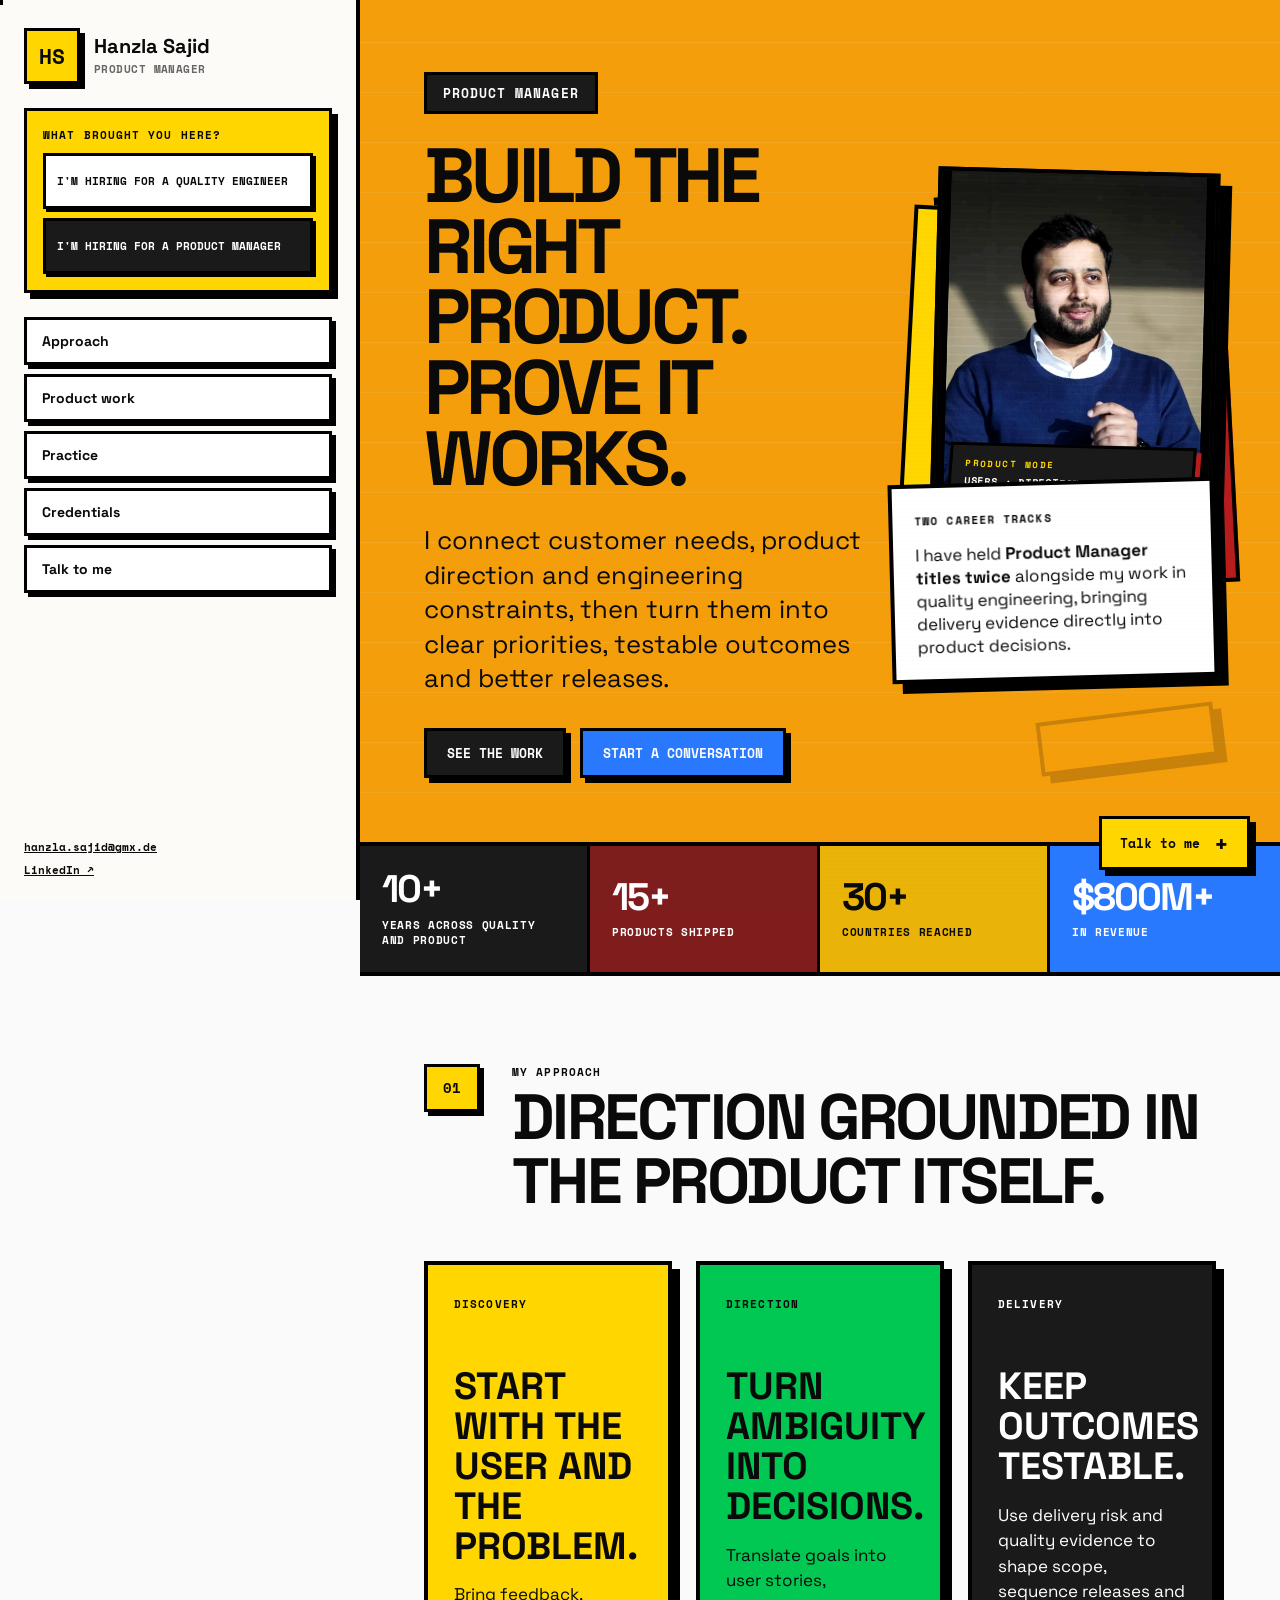
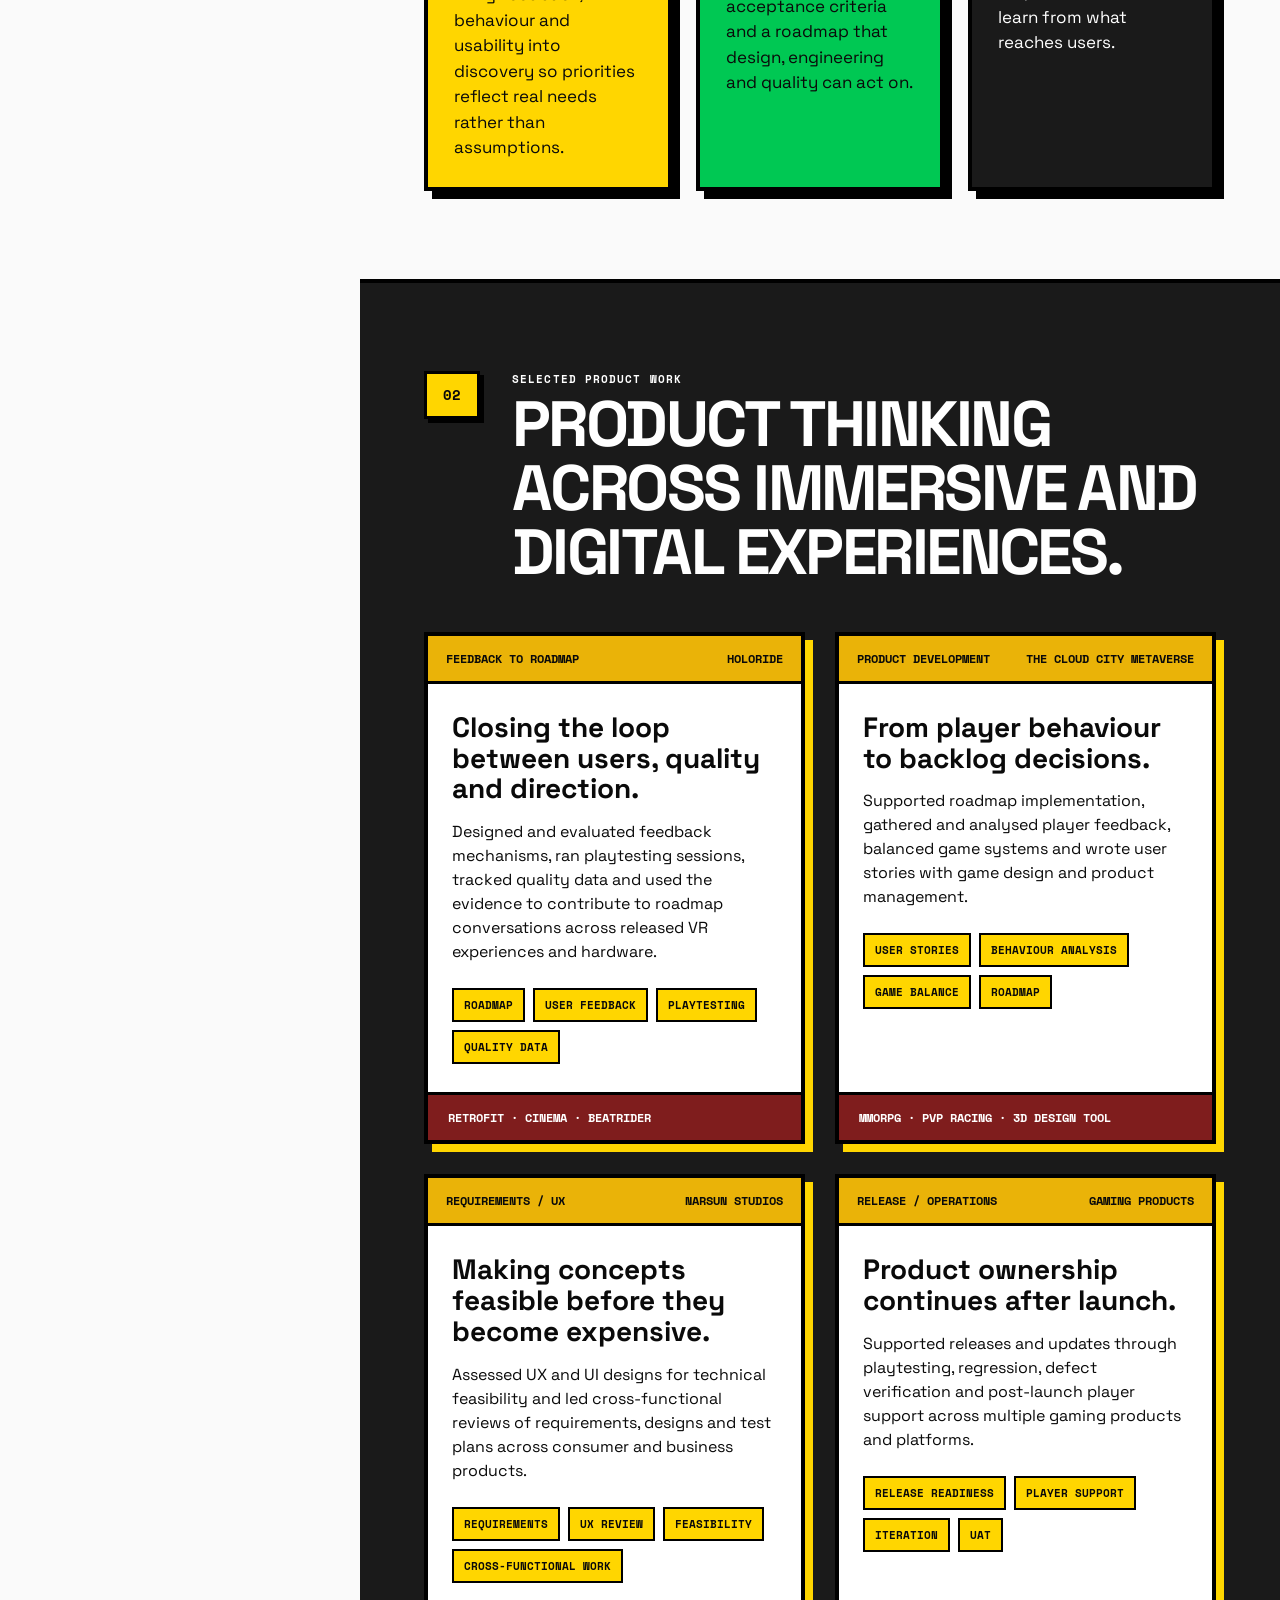
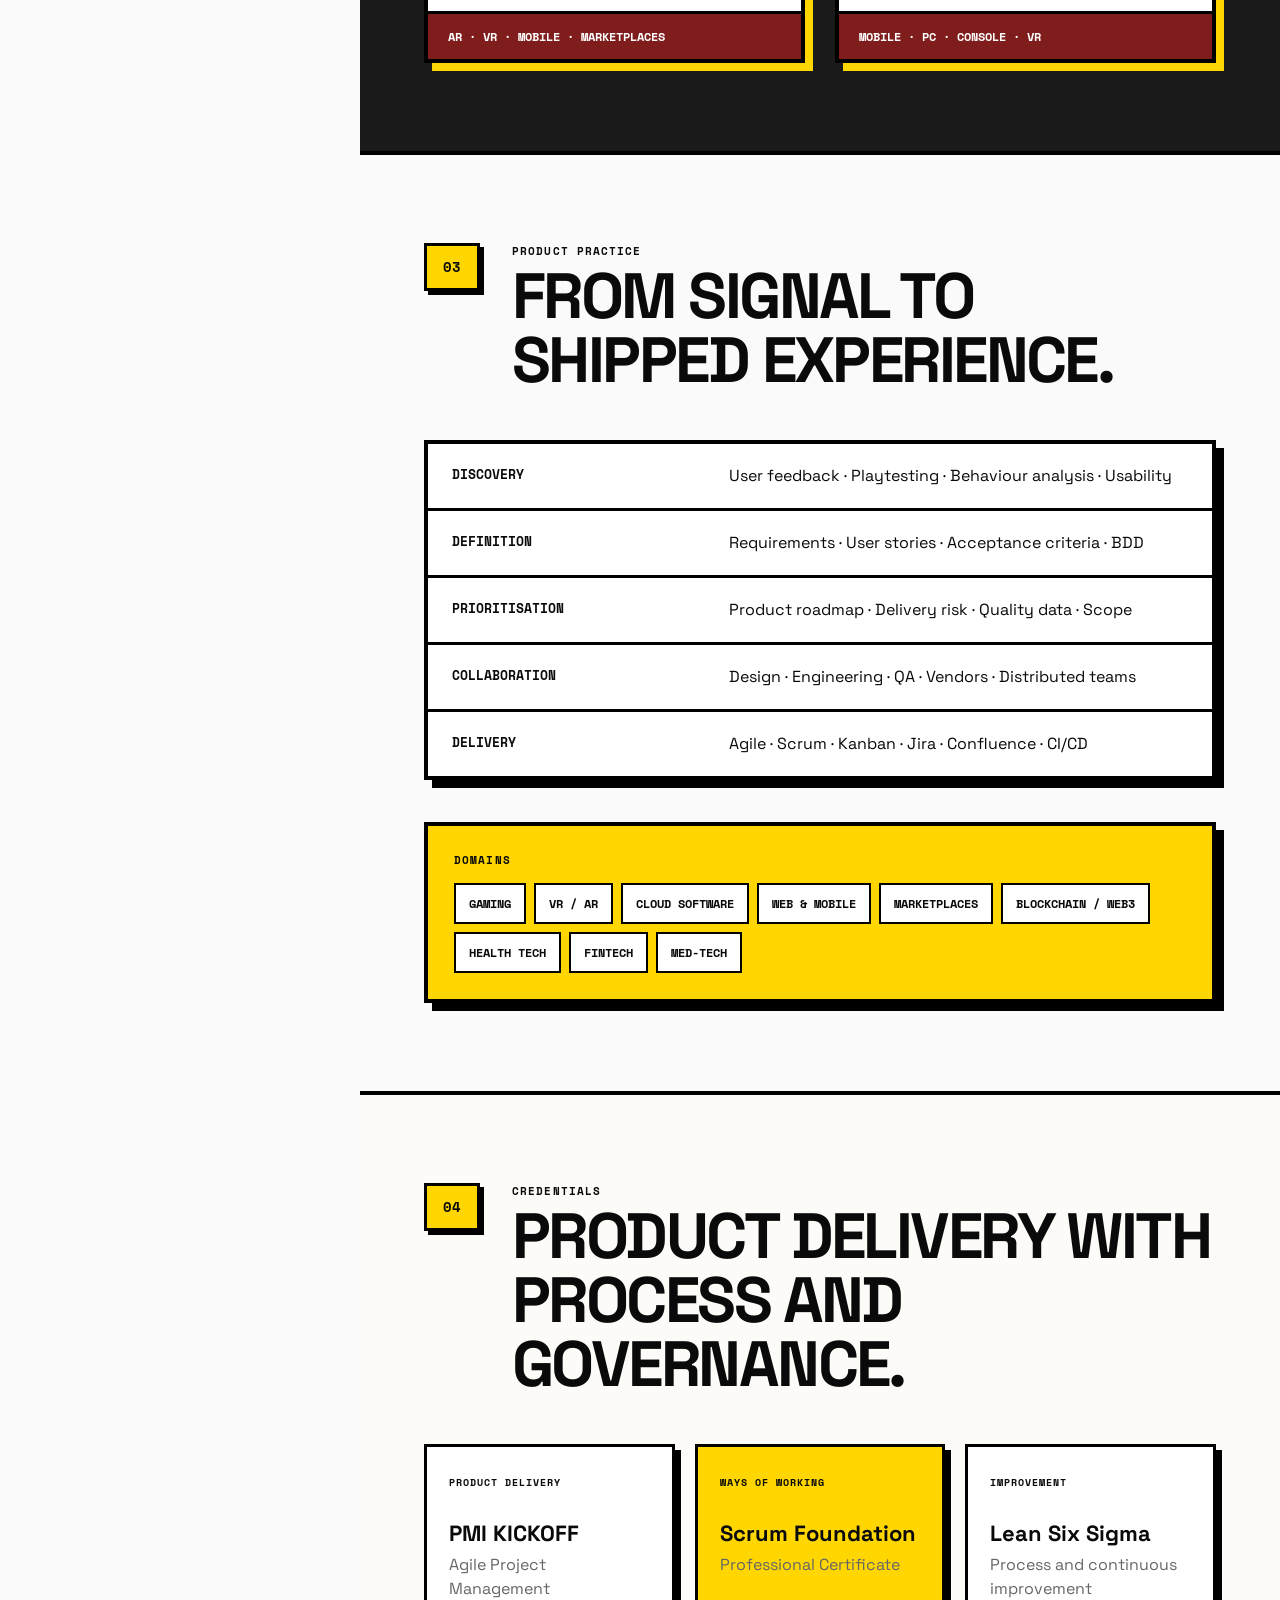
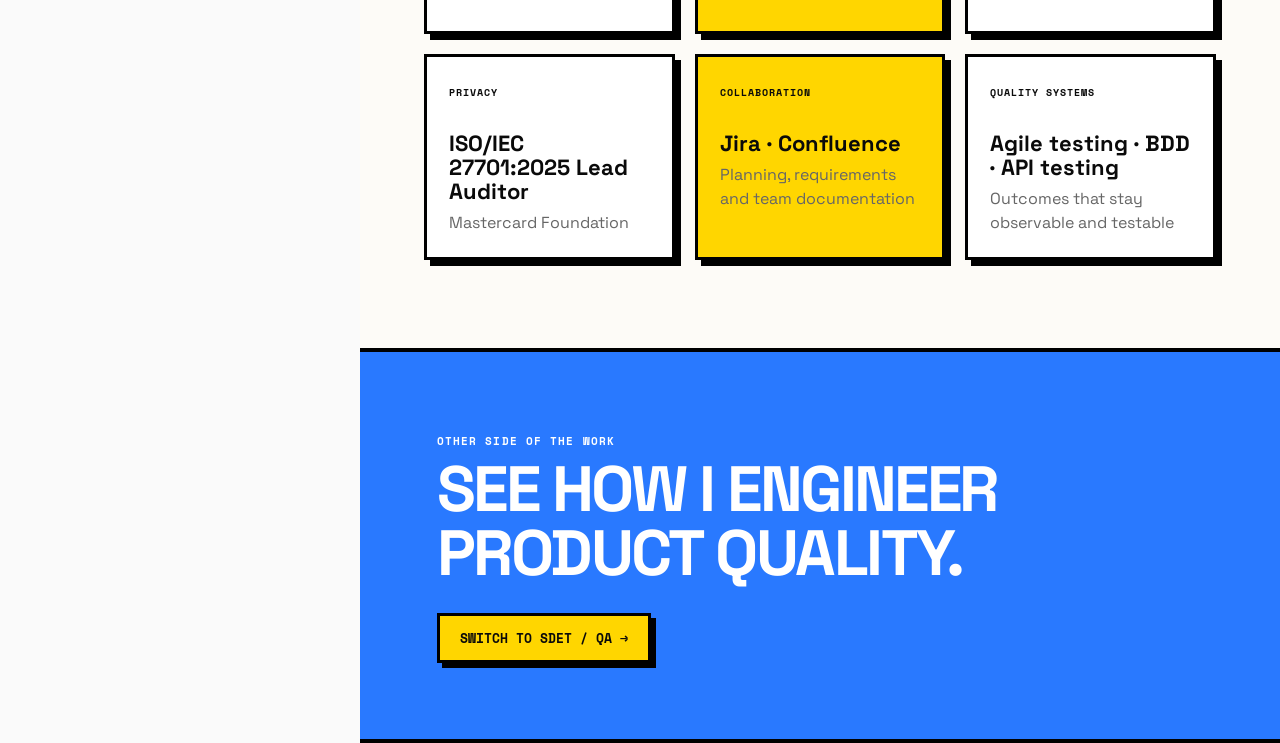
==== product/index.html @ b7c89854 "Connect portfolio contact form" ====
<!doctype html>
<html lang="en" data-page="product">
<head>
  <meta charset="utf-8">
  <meta name="viewport" content="width=device-width, initial-scale=1">
  <meta name="description" content="Hanzla Sajid is a Product Manager connecting customer needs, product direction, engineering delivery and quality evidence.">
  <title>Hanzla Sajid — Product Manager</title>
  <link rel="icon" href="../assets/favicon.svg" type="image/svg+xml">
  <link rel="preconnect" href="https://fonts.googleapis.com">
  <link rel="preconnect" href="https://fonts.gstatic.com" crossorigin>
  <link href="https://fonts.googleapis.com/css2?family=Space+Grotesk:wght@400;600;700&family=Space+Mono:wght@400;700&display=swap" rel="stylesheet">
  <link rel="stylesheet" href="../css/site.css">
  <script src="../js/site.js" defer></script>
</head>
<body data-mode="product">
  <a class="skip-link" href="#main">Skip to content</a>
  <div class="scroll-progress" data-scroll-progress aria-hidden="true"></div>
  <header class="mobile-bar">
    <a class="mobile-brand" href="./">HS</a>
    <button class="menu-button" type="button" data-open-drawer aria-controls="site-nav" aria-expanded="false">Menu</button>
  </header>
  <div class="drawer-overlay" data-drawer-overlay></div>
  <aside class="site-nav" id="site-nav" aria-label="Portfolio navigation">
    <button class="drawer-close" type="button" data-close-drawer aria-label="Close navigation">×</button>
    <a class="identity" href="#top" aria-label="Hanzla Sajid, Product Manager">
      <span class="identity-mark">HS</span>
      <span><strong>Hanzla Sajid</strong><small>Product Manager</small></span>
    </a>
    <div class="mode-panel" aria-label="Choose the work most relevant to your hiring needs">
      <span class="eyebrow">What brought you here?</span>
      <a class="mode-link mask-hover" href="../" data-mode-switch data-destination="quality" data-label="I'm hiring for a Quality Engineer">I'm hiring for a Quality Engineer</a>
      <a class="mode-link mask-hover is-active" href="./" aria-current="page" data-label="I'm hiring for a Product Manager">I'm hiring for a Product Manager</a>
    </div>
    <nav class="nav-links" aria-label="Page sections">
      <a href="#approach">Approach</a>
      <a href="#experience">Product work</a>
      <a href="#practice">Practice</a>
      <a href="#credentials">Credentials</a>
      <button type="button" data-open-contact>Talk to me</button>
    </nav>
    <div class="nav-footer">
      <a href="mailto:hanzla.sajid@gmx.de">hanzla.sajid@gmx.de</a>
      <a href="https://www.linkedin.com/in/hanzlasajid" target="_blank" rel="noreferrer">LinkedIn ↗</a>
    </div>
  </aside>

  <main id="main" class="main" tabindex="-1">
    <section class="hero hero-product" id="top">
      <div class="hero-copy">
        <span class="hero-badge">PRODUCT MANAGER</span>
        <h1>Build the right product. Prove it works.</h1>
        <p>I connect customer needs, product direction and engineering constraints, then turn them into clear priorities, testable outcomes and better releases.</p>
        <div class="hero-actions">
          <a class="button button-dark mask-hover mask-hover-cta" href="#experience" data-label="See the work">See the work</a>
          <button class="button button-blue mask-hover mask-hover-cta" type="button" data-open-contact data-label="Start a conversation">Start a conversation</button>
        </div>
      </div>
      <div class="hero-visual hero-visual-product">
        <figure class="hero-portrait portrait-product">
          <img src="../assets/hanzla-product-formal.webp" width="1100" height="1391" alt="Portrait of Hanzla Sajid wearing a blue sweater and white shirt" fetchpriority="high">
          <figcaption><span>Product mode</span><strong>Users · Direction · Delivery</strong></figcaption>
        </figure>
        <aside class="position-card" aria-label="Product management background">
          <span class="eyebrow">Two career tracks</span>
          <p>I have held <strong>Product Manager titles twice</strong> alongside my work in quality engineering, bringing delivery evidence directly into product decisions.</p>
        </aside>
      </div>
    </section>

    <section class="impact-strip" aria-label="Career highlights">
      <div><strong data-impact-count="10" data-suffix="+">10+</strong><span>Years across quality and product</span></div>
      <div><strong data-impact-count="15" data-suffix="+">15+</strong><span>Products shipped</span></div>
      <div><strong data-impact-count="30" data-suffix="+">30+</strong><span>Countries reached</span></div>
      <div><strong data-impact-count="800" data-prefix="$" data-suffix="M+">$800M+</strong><span>In revenue</span></div>
    </section>

    <section class="section" id="approach">
      <div class="section-heading">
        <span class="section-number">01</span>
        <div><p class="eyebrow">My approach</p><h2>Direction grounded in the product itself.</h2></div>
      </div>
      <div class="card-grid card-grid-3">
        <article class="feature-card fill-yellow">
          <span class="card-kicker">DISCOVERY</span>
          <h3>Start with the user and the problem.</h3>
          <p>Bring feedback, behaviour and usability into discovery so priorities reflect real needs rather than assumptions.</p>
        </article>
        <article class="feature-card fill-green">
          <span class="card-kicker">DIRECTION</span>
          <h3>Turn ambiguity into decisions.</h3>
          <p>Translate goals into user stories, acceptance criteria and a roadmap that design, engineering and quality can act on.</p>
        </article>
        <article class="feature-card fill-dark">
          <span class="card-kicker">DELIVERY</span>
          <h3>Keep outcomes testable.</h3>
          <p>Use delivery risk and quality evidence to shape scope, sequence releases and learn from what reaches users.</p>
        </article>
      </div>
    </section>

    <section class="section section-dark" id="experience">
      <div class="section-heading">
        <span class="section-number">02</span>
        <div><p class="eyebrow">Selected product work</p><h2>Product thinking across immersive and digital experiences.</h2></div>
      </div>
      <div class="case-grid">
        <article class="case-card">
          <header><span>FEEDBACK TO ROADMAP</span><strong>holoride</strong></header>
          <div class="case-body">
            <h3>Closing the loop between users, quality and direction.</h3>
            <p>Designed and evaluated feedback mechanisms, ran playtesting sessions, tracked quality data and used the evidence to contribute to roadmap conversations across released VR experiences and hardware.</p>
            <ul class="tag-list"><li>Roadmap</li><li>User feedback</li><li>Playtesting</li><li>Quality data</li></ul>
          </div>
          <footer>Retrofit · Cinema · BeatRider</footer>
        </article>
        <article class="case-card">
          <header><span>PRODUCT DEVELOPMENT</span><strong>The Cloud City Metaverse</strong></header>
          <div class="case-body">
            <h3>From player behaviour to backlog decisions.</h3>
            <p>Supported roadmap implementation, gathered and analysed player feedback, balanced game systems and wrote user stories with game design and product management.</p>
            <ul class="tag-list"><li>User stories</li><li>Behaviour analysis</li><li>Game balance</li><li>Roadmap</li></ul>
          </div>
          <footer>MMORPG · PvP racing · 3D design tool</footer>
        </article>
        <article class="case-card">
          <header><span>REQUIREMENTS / UX</span><strong>Narsun Studios</strong></header>
          <div class="case-body">
            <h3>Making concepts feasible before they become expensive.</h3>
            <p>Assessed UX and UI designs for technical feasibility and led cross-functional reviews of requirements, designs and test plans across consumer and business products.</p>
            <ul class="tag-list"><li>Requirements</li><li>UX review</li><li>Feasibility</li><li>Cross-functional work</li></ul>
          </div>
          <footer>AR · VR · Mobile · Marketplaces</footer>
        </article>
        <article class="case-card">
          <header><span>RELEASE / OPERATIONS</span><strong>Gaming products</strong></header>
          <div class="case-body">
            <h3>Product ownership continues after launch.</h3>
            <p>Supported releases and updates through playtesting, regression, defect verification and post-launch player support across multiple gaming products and platforms.</p>
            <ul class="tag-list"><li>Release readiness</li><li>Player support</li><li>Iteration</li><li>UAT</li></ul>
          </div>
          <footer>Mobile · PC · Console · VR</footer>
        </article>
      </div>
    </section>

    <section class="section" id="practice">
      <div class="section-heading">
        <span class="section-number">03</span>
        <div><p class="eyebrow">Product practice</p><h2>From signal to shipped experience.</h2></div>
      </div>
      <div class="band-list">
        <div><strong>Discovery</strong><span>User feedback · Playtesting · Behaviour analysis · Usability</span></div>
        <div><strong>Definition</strong><span>Requirements · User stories · Acceptance criteria · BDD</span></div>
        <div><strong>Prioritisation</strong><span>Product roadmap · Delivery risk · Quality data · Scope</span></div>
        <div><strong>Collaboration</strong><span>Design · Engineering · QA · Vendors · Distributed teams</span></div>
        <div><strong>Delivery</strong><span>Agile · Scrum · Kanban · Jira · Confluence · CI/CD</span></div>
      </div>
      <div class="domain-block">
        <p class="eyebrow">Domains</p>
        <ul class="tag-list tag-list-large"><li>Gaming</li><li>VR / AR</li><li>Cloud software</li><li>Web & mobile</li><li>Marketplaces</li><li>Blockchain / Web3</li><li>Health tech</li><li>Fintech</li><li>Med-tech</li></ul>
      </div>
    </section>

    <section class="section section-cream" id="credentials">
      <div class="section-heading">
        <span class="section-number">04</span>
        <div><p class="eyebrow">Credentials</p><h2>Product delivery with process and governance.</h2></div>
      </div>
      <div class="credential-grid">
        <article><span>PRODUCT DELIVERY</span><h3>PMI KICKOFF</h3><p>Agile Project Management</p></article>
        <article><span>WAYS OF WORKING</span><h3>Scrum Foundation</h3><p>Professional Certificate</p></article>
        <article><span>IMPROVEMENT</span><h3>Lean Six Sigma</h3><p>Process and continuous improvement</p></article>
        <article><span>PRIVACY</span><h3>ISO/IEC 27701:2025 Lead Auditor</h3><p>Mastercard Foundation</p></article>
        <article><span>COLLABORATION</span><h3>Jira · Confluence</h3><p>Planning, requirements and team documentation</p></article>
        <article><span>QUALITY SYSTEMS</span><h3>Agile testing · BDD · API testing</h3><p>Outcomes that stay observable and testable</p></article>
      </div>
    </section>

    <section class="switch-banner switch-banner-blue">
      <span class="eyebrow">Other side of the work</span>
      <h2>See how I engineer product quality.</h2>
      <a class="button button-yellow" href="../" data-mode-switch data-destination="quality">Switch to SDET / QA →</a>
    </section>
  </main>

  <button class="back-to-top" type="button" data-back-to-top aria-label="Back to top">↑</button>
  <button class="contact-fab" type="button" data-open-contact><span>Talk to me</span><b aria-hidden="true">+</b></button>

  <div class="modal" data-contact-modal aria-hidden="true">
    <div class="modal-overlay" data-close-contact></div>
    <section class="modal-panel" role="dialog" aria-modal="true" aria-labelledby="contact-title">
      <button class="modal-close" type="button" data-close-contact aria-label="Close contact form">×</button>
      <header><p class="eyebrow">Contact</p><h2 id="contact-title">Talk to me</h2><p>Send a message, email me directly, or connect on LinkedIn.</p></header>
      <form action="https://formspree.io/f/xdeegvkn" method="post" data-contact-form novalidate>
        <label>Name<input name="name" autocomplete="name" required></label>
        <label>Email<input name="email" type="email" autocomplete="email" required></label>
        <label>Message<textarea name="message" required></textarea></label>
        <button class="button button-red submit-button" type="submit" data-submit-label>Send message</button>
        <p class="form-status" data-form-status role="status" aria-live="polite"></p>
      </form>
      <div class="contact-fallbacks">
        <a href="mailto:hanzla.sajid@gmx.de">Email: hanzla.sajid@gmx.de</a>
        <a href="https://www.linkedin.com/in/hanzlasajid" target="_blank" rel="noreferrer">LinkedIn ↗</a>
      </div>
    </section>
  </div>
</body>
</html>
---- css/site.css ----
:root {
  --ink: #0a0a0a;
  --border: #000;
  --paper: #fafafa;
  --cream: #fdfbf7;
  --yellow: #ffd600;
  --mustard: #eab308;
  --amber: #f59e0b;
  --orange: #f59e0b;
  --green: #00c853;
  --blue: #2979ff;
  --dark: #1a1a1a;
  --maroon: #7f1d1d;
  --red: #b91c1c;
  --gray: #666;
  --nav-width: 360px;
}

* { box-sizing: border-box; border-radius: 0; }
html { scroll-behavior: smooth; }
body { margin: 0; color: var(--ink); background: var(--paper); font-family: "Space Grotesk", sans-serif; font-size: 16px; line-height: 1.5; }
button, input, textarea { font: inherit; color: inherit; }
button, a { -webkit-tap-highlight-color: transparent; }
a { color: inherit; }
button { cursor: pointer; }

.skip-link { position: fixed; left: 16px; top: -80px; z-index: 3000; padding: 12px 16px; background: #fff; border: 3px solid #000; box-shadow: 4px 4px 0 #000; font: 700 13px "Space Mono", monospace; }
.skip-link:focus { top: 16px; }

:focus { outline: none; }
:focus-visible { outline: 3px solid #000; outline-offset: 3px; }

.site-nav { position: fixed; inset: 0 auto 0 0; z-index: 100; width: var(--nav-width); padding: 28px 24px 22px; display: flex; flex-direction: column; gap: 24px; overflow-y: auto; background: var(--cream); border-right: 4px solid #000; }
.identity { display: flex; align-items: center; gap: 14px; text-decoration: none; }
.identity-mark { display: grid; place-items: center; width: 56px; height: 56px; flex: 0 0 56px; background: var(--yellow); border: 3px solid #000; box-shadow: 5px 5px 0 #000; font: 700 21px "Space Mono", monospace; }
.identity strong, .identity small { display: block; }
.identity strong { font-size: 20px; line-height: 1.1; }
.identity small { margin-top: 4px; color: var(--gray); font: 700 11px "Space Mono", monospace; text-transform: uppercase; letter-spacing: .04em; }
.eyebrow, .card-kicker { margin: 0; font: 700 11px "Space Mono", monospace; letter-spacing: .1em; text-transform: uppercase; }

.mode-panel { position: relative; padding: 16px; background: var(--yellow); border: 3px solid #000; box-shadow: 6px 6px 0 #000; transform-origin: left center; animation: hire-panel-stamp .6s cubic-bezier(.12,.88,.24,1) .22s both, hire-panel-knock 5s cubic-bezier(.2,.8,.3,1) 1.25s infinite; }
.mode-panel .eyebrow { display: block; margin-bottom: 10px; }
.mode-link { --mask-surface: #fff; --mask-surface-text: var(--ink); --mask-reveal: var(--blue); --mask-reveal-text: #fff; display: flex; align-items: center; min-height: 56px; margin-top: 9px; padding: 12px; background: var(--mask-reveal); color: var(--mask-reveal-text); border: 3px solid #000; box-shadow: 3px 3px 0 #000; text-decoration: none; font: 700 11px "Space Mono", monospace; text-transform: uppercase; transition: transform .16s ease, box-shadow .16s ease; }
.mode-link:hover, .mode-link:focus-visible { transform: translate(-2px, -2px); box-shadow: 5px 5px 0 #000; }
.mode-link.is-active { --mask-surface: var(--dark); --mask-surface-text: #fff; --mask-reveal: var(--green); --mask-reveal-text: var(--ink); }
.mode-link.mask-hover::before { justify-content: flex-start; padding: 10px 12px; text-align: left; animation: none; -webkit-mask-position: 0 0; mask-position: 0 0; }
.mode-link.is-mask-active::before { animation: mask-reveal .7s steps(29) forwards; }
.mode-link.is-mask-resetting::before { animation: mask-cover .7s steps(29) forwards; }
.mode-marker { position: fixed; z-index: 115; left: var(--marker-x, 270px); top: var(--marker-y, 190px); display: flex; align-items: center; gap: 8px; box-sizing: border-box; width: 124px; min-height: 64px; padding: 14px 11px; opacity: 0; pointer-events: none; color: #fff; background: var(--blue); border: 4px solid #000; box-shadow: 6px 6px 0 #000; font: 700 11px "Space Mono", monospace; line-height: 1.1; letter-spacing: .06em; text-transform: uppercase; transform: translate(24px, -50%) rotate(3deg); transition: opacity .2s ease, transform .48s cubic-bezier(.14,.9,.25,1); }
.mode-marker b { color: var(--yellow); font-size: 25px; line-height: 1; }
.mode-marker.is-visible { opacity: 1; transform: translate(0, -50%) rotate(-2deg); }

.nav-links { display: grid; gap: 9px; }
.nav-links a, .nav-links button { position: relative; width: 100%; overflow: hidden; padding: 12px 15px; background: #fff; border: 3px solid #000; box-shadow: 4px 4px 0 #000; text-align: left; text-decoration: none; font: 700 14px "Space Grotesk", sans-serif; transition: transform .16s ease, box-shadow .16s ease, background-color .16s ease, color .16s ease, padding-left .2s ease; }
.nav-links a::before, .nav-links button::before { content: ""; position: absolute; inset: 0 auto 0 0; width: 0; background: var(--blue); transition: width .2s ease; }
.nav-links a::after, .nav-links button::after { content: "→"; position: absolute; left: 13px; top: 50%; opacity: 0; transform: translate(-10px, -50%); transition: opacity .16s ease, transform .2s ease; font: 700 16px "Space Mono", monospace; }
.nav-links a:hover, .nav-links button:hover, .nav-links a:focus-visible, .nav-links button:focus-visible { padding-left: 39px; background: var(--mustard); transform: translate(-3px, -3px); box-shadow: 8px 8px 0 #000, -4px 0 0 var(--red), 0 4px 0 var(--amber); }
body[data-mode="product"] .nav-links a:hover, body[data-mode="product"] .nav-links button:hover, body[data-mode="product"] .nav-links a:focus-visible, body[data-mode="product"] .nav-links button:focus-visible { background: var(--yellow); }
.nav-links a:hover::before, .nav-links button:hover::before, .nav-links a:focus-visible::before, .nav-links button:focus-visible::before { width: 9px; }
.nav-links a:hover::after, .nav-links button:hover::after, .nav-links a:focus-visible::after, .nav-links button:focus-visible::after { opacity: 1; transform: translate(0, -50%); }
.nav-footer { margin-top: auto; display: grid; gap: 7px; font: 700 11px "Space Mono", monospace; overflow-wrap: anywhere; }
.nav-footer a:hover { text-decoration-thickness: 3px; }
.drawer-close, .mobile-bar, .drawer-overlay { display: none; }

.main { margin-left: var(--nav-width); min-width: 0; }
.hero { position: relative; min-height: 760px; padding: 72px clamp(28px, 5vw, 76px) 64px; display: grid; grid-template-columns: minmax(0, 1.55fr) minmax(300px, .85fr); align-items: center; gap: clamp(34px, 4vw, 64px); border-bottom: 4px solid #000; overflow: hidden; }
.hero::before { content: ""; position: absolute; inset: 0; pointer-events: none; background: repeating-linear-gradient(0deg, transparent 0, transparent 49px, rgba(255,255,255,.16) 50px); }
.hero-quality { background: var(--yellow); }
.hero-product { background: var(--orange); }
.hero-copy, .position-card, .hero-visual { position: relative; }
.hero-badge { display: inline-block; margin-bottom: 26px; padding: 8px 16px; background: var(--dark); color: #fff; border: 3px solid #000; font: 700 13px "Space Mono", monospace; letter-spacing: .08em; }
.hero h1 { max-width: 980px; margin: 0; font-size: clamp(50px, 6vw, 96px); line-height: .92; letter-spacing: -.055em; text-transform: uppercase; }
.hero-copy > p { max-width: 780px; margin: 30px 0 0; font-size: clamp(19px, 2vw, 26px); line-height: 1.35; }
.hero-copy > .hero-subline { margin: 22px 0 -14px; font: 700 clamp(20px, 2vw, 30px) "Space Mono", monospace; letter-spacing: -.025em; text-transform: uppercase; }
.hero-actions { display: flex; flex-wrap: wrap; gap: 14px; margin-top: 32px; }
.button { display: inline-flex; align-items: center; justify-content: center; min-height: 50px; padding: 12px 20px; border: 3px solid #000; box-shadow: 5px 5px 0 #000; text-decoration: none; font: 700 13px "Space Mono", monospace; text-transform: uppercase; transition: transform .16s ease, box-shadow .16s ease; }
.button:hover, .button:focus-visible { transform: translate(-2px, -2px); box-shadow: 7px 7px 0 #000; }
.button:active { transform: translate(2px, 2px); box-shadow: 2px 2px 0 #000; }
.button-dark { color: #fff; background: var(--dark); }
.button-blue { color: #fff; background: var(--blue); }
.button-red { color: #fff; background: var(--red); }
.button-yellow { color: var(--ink); background: var(--yellow); }
.button-dark.mask-hover { --mask-surface: var(--dark); --mask-surface-text: #fff; --mask-reveal: var(--blue); --mask-reveal-text: #fff; }
.button-blue.mask-hover { --mask-surface: var(--blue); --mask-surface-text: #fff; --mask-reveal: var(--dark); --mask-reveal-text: #fff; }
.button-red.mask-hover { --mask-surface: var(--red); --mask-surface-text: #fff; --mask-reveal: var(--yellow); --mask-reveal-text: var(--ink); }
.mask-hover { position: relative; overflow: hidden; isolation: isolate; background: var(--mask-reveal); color: var(--mask-reveal-text); }
.mask-hover::before { content: attr(data-label); position: absolute; inset: -1px; z-index: 1; padding: inherit; display: flex; align-items: center; justify-content: center; color: var(--mask-surface-text); background: var(--mask-surface); pointer-events: none; white-space: nowrap; -webkit-mask: url("../assets/urban-mask-sprite.png"); mask: url("../assets/urban-mask-sprite.png"); -webkit-mask-size: 3000% 100%; mask-size: 3000% 100%; animation: mask-cover .7s steps(29) forwards; }
.mask-hover:not(.mode-link):hover::before, .mask-hover:not(.mode-link):focus-visible::before { animation: mask-reveal .7s steps(29) forwards; }
.mask-hover-cta::before { font: inherit; text-transform: inherit; }
.mask-hover-cta:hover, .mask-hover-cta:focus-visible { transform: translate(-4px, -4px); box-shadow: 10px 10px 0 #000, -4px 0 0 var(--mustard); }
body[data-mode="quality"] .button-dark.mask-hover { --mask-reveal: var(--blue); --mask-reveal-text: #fff; }
body[data-mode="quality"] .button-red.mask-hover { --mask-surface: var(--blue); --mask-surface-text: #fff; --mask-reveal: var(--dark); --mask-reveal-text: #fff; }
.position-card { padding: 26px; background: #fff; border: 4px solid #000; box-shadow: 10px 10px 0 #000; transform: rotate(2deg); }
.position-card p { margin: 12px 0 0; font-size: 20px; line-height: 1.35; }
.hero-visual { width: min(100%, 430px); justify-self: end; display: grid; animation: visual-enter .9s cubic-bezier(.14,.9,.25,1) .18s both; }
.hero-portrait { position: relative; z-index: 1; width: calc(100% - 18px); aspect-ratio: 4 / 5; margin: 0 0 0 auto; overflow: hidden; background: var(--dark); border: 4px solid #000; box-shadow: 12px 12px 0 #000; transform: rotate(1.5deg); isolation: isolate; }
.hero-portrait::before { content: ""; position: absolute; inset: 0; z-index: 2; pointer-events: none; border: 10px solid rgba(255,255,255,.16); mix-blend-mode: overlay; }
.hero-portrait::after { content: ""; position: absolute; inset: 0; z-index: 2; pointer-events: none; opacity: .2; background: repeating-linear-gradient(0deg, transparent 0 7px, rgba(255,255,255,.38) 8px 9px); mix-blend-mode: overlay; animation: portrait-scan 7s linear infinite; }
.hero-portrait img { width: 100%; height: 100%; display: block; object-fit: cover; transition: transform .7s cubic-bezier(.16,.86,.3,1), filter .35s ease; }
.portrait-quality img { object-position: 52% 50%; transform: scale(1.22); filter: saturate(.9) contrast(1.08); }
.portrait-product img { object-position: 50% 42%; transform: scale(1.12); filter: saturate(.9) contrast(1.08); }
.hero-portrait:hover img { filter: saturate(1.12) contrast(1.04); }
.portrait-quality:hover img { transform: scale(1.28) translateX(-1%); }
.portrait-product:hover img { transform: scale(1.18) translateY(-1%); }
.hero-portrait figcaption { position: absolute; inset: auto 14px 14px 14px; z-index: 3; padding: 11px 13px; color: #fff; background: var(--dark); border: 3px solid #000; box-shadow: 5px 5px 0 var(--red); transform: skewX(-3deg); font: 700 10px "Space Mono", monospace; text-transform: uppercase; letter-spacing: .08em; }
.hero-portrait figcaption span, .hero-portrait figcaption strong { display: block; }
.hero-portrait figcaption span { margin-bottom: 4px; color: var(--yellow); font-size: 9px; letter-spacing: .16em; }
.hero-visual::before, .hero-visual::after { content: ""; position: absolute; pointer-events: none; border: 4px solid #000; }
.hero-visual::before { inset: 20px -14px 90px 28px; background: var(--red); transform: rotate(-3deg); animation: portrait-echo-one 4.6s ease-in-out infinite; }
.hero-visual::after { inset: 42px 18px 70px -12px; background: var(--green); transform: rotate(3deg); animation: portrait-echo-two 4.6s ease-in-out .3s infinite; }
.hero-visual-product::after { background: var(--yellow); }
.hero-visual .position-card { z-index: 4; width: calc(100% + 26px); margin: -42px 0 0 -26px; padding: 20px 22px; transform: rotate(-1.5deg); }
.hero-visual .position-card p { font-size: 17px; }

.section { padding: 88px clamp(24px, 5vw, 72px); border-bottom: 4px solid #000; }
.section-dark { color: #fff; background: var(--dark); }
.section-cream { background: var(--cream); }
.section-heading { display: grid; grid-template-columns: 68px 1fr; align-items: start; gap: 20px; margin-bottom: 48px; }
.section-number { display: grid; place-items: center; width: 56px; height: 48px; background: var(--yellow); color: var(--ink); border: 3px solid #000; box-shadow: 4px 4px 0 #000; font: 700 14px "Space Mono", monospace; }
.section-heading h2, .switch-banner h2 { max-width: 960px; margin: 5px 0 0; font-size: clamp(36px, 5vw, 72px); line-height: 1; letter-spacing: -.04em; text-transform: uppercase; }
.card-grid { display: grid; gap: 24px; }
.card-grid-3 { grid-template-columns: repeat(3, minmax(0, 1fr)); }
.feature-card { min-height: 310px; padding: 26px; border: 4px solid #000; box-shadow: 8px 8px 0 #000; transform: rotate(-1deg); transition: transform .18s ease, box-shadow .18s ease; }
.feature-card:nth-child(2) { transform: rotate(1.5deg); }
.feature-card:nth-child(3) { transform: rotate(-.5deg); }
.feature-card:hover { transform: translate(-4px, -4px) rotate(0); box-shadow: 12px 12px 0 #000; }
.feature-card h3 { margin: 52px 0 16px; font-size: clamp(26px, 3vw, 38px); line-height: 1.05; text-transform: uppercase; }
.feature-card p { margin: 0; font-size: 17px; }
.fill-green { background: var(--green); }
.fill-amber { background: var(--amber); }
.fill-blue { color: #fff; background: var(--blue); }
.fill-yellow { background: var(--yellow); }
.fill-dark { color: #fff; background: var(--dark); }

.case-grid { display: grid; grid-template-columns: repeat(2, minmax(0, 1fr)); gap: 30px; }
.case-card { display: flex; flex-direction: column; min-height: 460px; color: var(--ink); background: #fff; border: 4px solid #000; box-shadow: 8px 8px 0 var(--yellow); transition: transform .16s ease, box-shadow .16s ease; }
.case-card:hover { transform: translate(-2px, -2px); box-shadow: 11px 11px 0 var(--yellow); }
.case-card header { padding: 14px 18px; display: flex; justify-content: space-between; gap: 20px; background: var(--mustard); border-bottom: 3px solid #000; font: 700 12px "Space Mono", monospace; text-transform: uppercase; }
.case-card header strong { text-align: right; }
.case-body { padding: 28px 24px; }
.case-body h3 { margin: 0 0 16px; font-size: 28px; line-height: 1.1; }
.case-body p { margin: 0 0 24px; }
.case-card footer { margin-top: auto; padding: 14px 20px; color: #fff; background: var(--maroon); border-top: 3px solid #000; font: 700 12px "Space Mono", monospace; text-transform: uppercase; }
.tag-list { display: flex; flex-wrap: wrap; gap: 8px; margin: 0; padding: 0; list-style: none; }
.tag-list li { padding: 7px 10px; background: var(--yellow); border: 2px solid #000; font: 700 11px "Space Mono", monospace; text-transform: uppercase; }

.band-list { border: 4px solid #000; box-shadow: 8px 8px 0 #000; }
.band-list > div { display: grid; grid-template-columns: minmax(180px, .55fr) 1fr; gap: 24px; padding: 20px 24px; background: #fff; border-bottom: 3px solid #000; }
.band-list > div:last-child { border-bottom: 0; }
.band-list strong { font: 700 13px "Space Mono", monospace; text-transform: uppercase; }
.domain-block { margin-top: 42px; padding: 26px; background: var(--yellow); border: 4px solid #000; box-shadow: 8px 8px 0 #000; }
.domain-block .eyebrow { margin-bottom: 15px; }
.tag-list-large li { padding: 10px 13px; background: #fff; font-size: 12px; }

.credential-grid { display: grid; grid-template-columns: repeat(3, minmax(0, 1fr)); gap: 20px; }
.credential-grid article { min-height: 190px; padding: 22px; background: #fff; border: 3px solid #000; box-shadow: 6px 6px 0 #000; }
.credential-grid article:nth-child(3n + 2) { background: var(--yellow); }
.credential-grid span { font: 700 10px "Space Mono", monospace; letter-spacing: .1em; }
.credential-grid h3 { margin: 28px 0 8px; font-size: 22px; line-height: 1.1; }
.credential-grid p { margin: 0; color: var(--gray); }

.switch-banner { padding: 76px clamp(24px, 6vw, 88px); color: #fff; background: var(--maroon); border-bottom: 4px solid #000; }
.switch-banner-blue { color: #fff; background: var(--blue); }
.switch-banner .button { margin-top: 28px; }

.contact-fab, .back-to-top { position: fixed; right: 30px; z-index: 90; background: var(--yellow); border: 3px solid #000; box-shadow: 6px 6px 0 #000; font: 700 13px "Space Mono", monospace; transition: transform .16s ease, box-shadow .16s ease, opacity .16s ease; }
.contact-fab { bottom: 30px; min-height: 54px; padding: 10px 18px; display: flex; align-items: center; gap: 14px; isolation: isolate; }
body[data-mode="quality"] .contact-fab { color: #fff; background: var(--blue); box-shadow: 6px 6px 0 var(--mustard); }
body[data-mode="quality"] .contact-fab:hover, body[data-mode="quality"] .contact-fab:focus-visible { box-shadow: 8px 8px 0 var(--mustard); }
.contact-fab b { font-size: 24px; line-height: 1; }
.back-to-top { bottom: 104px; width: 52px; height: 52px; opacity: 0; visibility: hidden; transform: translateY(12px); font-size: 24px; }
.back-to-top.is-visible { opacity: 1; visibility: visible; transform: translateY(0); }
.contact-fab:hover, .back-to-top:hover { transform: translate(-2px, -2px); box-shadow: 8px 8px 0 #000; }

.modal { position: fixed; inset: 0; z-index: 1000; display: grid; place-items: center; padding: 24px; visibility: hidden; opacity: 0; transition: opacity .18s ease, visibility .18s ease; }
.modal.is-open { visibility: visible; opacity: 1; }
.modal-overlay { position: absolute; inset: 0; background: rgba(0,0,0,.82); }
.modal-panel { position: relative; width: min(100%, 560px); max-height: calc(100vh - 48px); overflow-y: auto; padding: 34px; background: var(--paper); border: 4px solid #000; box-shadow: 10px 10px 0 var(--yellow); transform: scale(.96); transition: transform .18s ease; }
.modal.is-open .modal-panel { transform: scale(1); animation: contact-frame-signal 2.8s steps(4, end) infinite; }
.modal-panel header { padding-right: 46px; padding-bottom: 20px; margin-bottom: 22px; border-bottom: 3px solid #000; }
.modal-panel h2 { margin: 4px 0; font: 700 30px "Space Mono", monospace; text-transform: uppercase; }
.modal-panel header p:last-child { margin: 8px 0 0; color: var(--gray); }
.modal-close { position: absolute; right: 18px; top: 18px; width: 38px; height: 38px; background: #fff; border: 3px solid #000; box-shadow: 3px 3px 0 #000; font-size: 22px; line-height: 1; }
form { display: grid; gap: 16px; }
label { display: grid; gap: 6px; font: 700 11px "Space Mono", monospace; letter-spacing: .08em; text-transform: uppercase; }
input, textarea { width: 100%; padding: 12px; background: #fff; border: 3px solid #000; }
input:focus-visible, textarea:focus-visible { outline: 3px solid #000; outline-offset: 3px; box-shadow: 4px 4px 0 #000; }
textarea { min-height: 120px; resize: vertical; }
input.is-invalid, textarea.is-invalid { border-color: var(--red); }
.submit-button { width: 100%; }
.submit-button:disabled { cursor: wait; opacity: .65; }
.form-status { min-height: 24px; margin: 0; font-weight: 700; }
.form-status.is-error { padding: 12px; border: 3px solid var(--red); box-shadow: 4px 4px 0 #000; }
.form-status.is-success { padding: 12px; background: var(--green); border: 3px solid #000; box-shadow: 4px 4px 0 #000; }
.contact-fallbacks { display: flex; flex-wrap: wrap; gap: 12px 20px; padding-top: 20px; margin-top: 20px; border-top: 2px dashed #000; font: 700 11px "Space Mono", monospace; }
.body-locked { overflow: hidden; }

/* Motion system */
.scroll-progress { position: fixed; inset: 0 auto auto 0; z-index: 2500; width: 0; height: 5px; background: var(--red); border-right: 3px solid #000; pointer-events: none; }

.impact-strip { display: grid; grid-template-columns: repeat(4, minmax(0, 1fr)); color: #fff; background: var(--dark); border-bottom: 4px solid #000; }
.impact-strip > div { min-height: 126px; padding: 20px 22px; display: flex; flex-direction: column; justify-content: center; border-right: 3px solid #000; }
.impact-strip > div:last-child { border-right: 0; }
.impact-strip > div:nth-child(2) { background: var(--maroon); }
.impact-strip > div:nth-child(3) { color: var(--ink); background: var(--mustard); }
.impact-strip > div:nth-child(4) { color: #fff; background: var(--blue); }
.impact-strip strong { display: block; font-size: clamp(30px, 3vw, 48px); line-height: 1; letter-spacing: -.05em; }
.impact-strip strong.is-counting { animation: impact-number-rise .9s cubic-bezier(.15,.9,.25,1) both; }
.impact-strip span { margin-top: 9px; font: 700 11px "Space Mono", monospace; line-height: 1.35; text-transform: uppercase; letter-spacing: .06em; }

.hero-copy { animation: hero-copy-in .72s cubic-bezier(.17,.84,.28,1) both; }
.hero-badge { animation: badge-snap .62s cubic-bezier(.17,.84,.28,1) .08s both, badge-idle 2.8s ease-in-out 1s infinite; }
.hero h1 { animation: headline-cut-in .82s cubic-bezier(.14,.86,.25,1) .08s both; transform-origin: left center; }
.hero-copy > p { animation: rise-in .65s ease .32s both; }
.hero-actions { animation: rise-in .65s ease .44s both; }
.position-card { animation: card-drop-in .82s cubic-bezier(.15,.9,.24,1) .26s both, card-float 5s ease-in-out 1.2s infinite; }
.hero::after { content: ""; position: absolute; width: 170px; height: 46px; right: 7%; bottom: 9%; border: 4px solid #000; box-shadow: 8px 8px 0 #000; opacity: .18; transform: rotate(-7deg); animation: hero-marker-drift 6s ease-in-out infinite alternate; pointer-events: none; }

.reveal-item { opacity: 0; transform: translateY(54px) rotate(1.2deg); transition: opacity .55s ease, transform .7s cubic-bezier(.16,.86,.3,1); transition-delay: var(--reveal-delay, 0ms); }
.reveal-item.is-revealed { opacity: 1; transform: translateY(0) rotate(0); }
.section-dark .reveal-item { transform: translateY(54px) rotate(-1deg); }
.section-dark .reveal-item.is-revealed { transform: translateY(0) rotate(0); }

.case-card header span { position: relative; }
.case-card header span::after { content: ""; position: absolute; left: 0; right: 100%; bottom: -5px; height: 3px; background: #000; transition: right .3s ease; }
.case-card:hover header span::after { right: 0; }
.case-card .tag-list li { transition: transform .16s ease, background-color .16s ease; }
.case-card:hover .tag-list li { animation: tag-pop .42s cubic-bezier(.2,.9,.25,1) both; animation-delay: calc(var(--tag-index, 0) * 55ms); }

.band-list > div { position: relative; overflow: hidden; transition: padding-left .22s ease, background-color .22s ease; }
.band-list > div::before { content: ""; position: absolute; inset: 0 auto 0 0; width: 0; background: var(--yellow); transition: width .22s ease; }
.band-list > div:hover { padding-left: 34px; }
.band-list > div:hover::before { width: 9px; }
.band-list > div > * { position: relative; }

.credential-grid article { transition: transform .2s ease, box-shadow .2s ease, background-color .2s ease; }
.credential-grid article:hover { transform: translate(-3px, -3px) rotate(-.5deg); box-shadow: 10px 10px 0 #000; background: var(--green); }
.credential-grid article:nth-child(3n + 2):hover { background: var(--amber); }

.contact-fab b { animation: plus-spin 4.2s linear infinite; }
.contact-fab::before, .contact-fab::after { content: "Talk to me +"; position: absolute; inset: 0; z-index: -1; display: flex; align-items: center; justify-content: center; padding: 10px 18px; pointer-events: none; border: 3px solid #000; white-space: nowrap; color: #000; font: 700 13px "Space Mono", monospace; opacity: 0; }
.contact-fab::before { background: #00e5ff; animation: temporal-cta-cyan 3.1s steps(1, end) infinite; }
.contact-fab::after { background: var(--red); color: #fff; animation: temporal-cta-red 3.1s steps(1, end) .08s infinite; }
.contact-fab:hover::before, .contact-fab:focus-visible::before { animation: temporal-cta-cyan .66s steps(1, end) infinite; }
.contact-fab:hover::after, .contact-fab:focus-visible::after { animation: temporal-cta-red .66s steps(1, end) .08s infinite; }
.back-to-top.is-visible { animation: backtop-arrive .35s cubic-bezier(.2,.9,.3,1) both; }

body::before { content: ""; position: fixed; inset: 0; z-index: 80; pointer-events: none; opacity: .12; background-image: repeating-linear-gradient(0deg, transparent 0, transparent 3px, rgba(0,0,0,.08) 4px); mix-blend-mode: multiply; animation: scanline-drift 9s linear infinite; }
/* Abstract mode transition: opaque stepped gradients and block bands fully cover the page change. */
.shift-stage { position: fixed; inset: 0; z-index: 5000; overflow: hidden; isolation: isolate; pointer-events: none; background: var(--dark); }
.shift-stage::before { content: ""; position: absolute; inset: -15%; z-index: 0; background: linear-gradient(135deg, var(--dark) 0 14%, var(--maroon) 14% 29%, var(--red) 29% 43%, var(--amber) 43% 58%, var(--mustard) 58% 72%, var(--yellow) 72% 86%, var(--green) 86% 100%); background-size: 180% 180%; animation: block-gradient-pan 1.34s steps(8, end) both; }
.shift-stage::after { content: ""; position: absolute; inset: 0; z-index: 2; opacity: .32; background: repeating-linear-gradient(90deg, transparent 0 7vw, #000 7vw calc(7vw + 4px)), repeating-linear-gradient(0deg, transparent 0 12.5vh, #000 12.5vh calc(12.5vh + 4px)); mix-blend-mode: multiply; animation: block-grid-jump 1.2s steps(6, end) both; }
.shift-block { position: absolute; z-index: 1; left: -25%; top: calc(var(--block-index) * 8.333%); width: 150%; height: calc(8.333% + 3px); background: var(--block-color); border-block: 2px solid rgba(0,0,0,.42); transform: translateX(calc(var(--shift-direction) * -115%)); animation: block-band-sweep 1.02s steps(7, end) calc(var(--block-index) * 16ms) both; }
.shift-label { position: absolute; left: 50%; top: 50%; z-index: 4; min-width: min(86vw, 680px); padding: 22px 26px; color: #fff; background: #000; border: 4px solid #fff; box-shadow: 12px 12px 0 var(--red); transform: translate(-50%, -50%) skewX(-8deg); font: 700 clamp(18px, 3vw, 34px) "Space Mono", monospace; text-align: center; text-transform: uppercase; letter-spacing: .08em; animation: shift-label-in 1.12s steps(7, end) both; }
.shift-label > span, .shift-label small { display: block; }
.shift-label > span { margin-bottom: 8px; color: var(--amber); font-size: .38em; letter-spacing: .2em; }
.shift-label small { margin-top: 7px; color: var(--yellow); font-size: .42em; letter-spacing: .12em; }

@keyframes hero-copy-in { from { opacity: 0; transform: translateX(-40px); } }
@keyframes hire-panel-stamp { 0% { opacity: 0; transform: translateX(-38px) skewX(-8deg); box-shadow: -8px 0 0 var(--blue); } 58% { opacity: 1; transform: translateX(7px) skewX(2deg); box-shadow: 12px 6px 0 var(--green); } 78% { transform: translateX(-3px) skewX(-1deg); box-shadow: 9px 9px 0 #000; } 100% { transform: translateX(0) skewX(0); box-shadow: 6px 6px 0 #000; } }
@keyframes hire-panel-knock { 0%, 84%, 100% { transform: translateX(0); box-shadow: 6px 6px 0 #000; } 88% { transform: translateX(5px); box-shadow: 1px 6px 0 #000, -5px 0 0 var(--blue); } 92% { transform: translateX(-3px); box-shadow: 9px 6px 0 #000, 4px 0 0 var(--green); } 96% { transform: translateX(1px); box-shadow: 5px 6px 0 #000; } }
@keyframes impact-number-rise { 0% { opacity: .25; transform: translateY(18px) skewX(-8deg); } 65% { opacity: 1; transform: translateY(-4px) skewX(2deg); } 100% { transform: translateY(0) skewX(0); } }
@keyframes mask-reveal { from { -webkit-mask-position: 0 0; mask-position: 0 0; } to { -webkit-mask-position: 100% 0; mask-position: 100% 0; } }
@keyframes mask-cover { from { -webkit-mask-position: 100% 0; mask-position: 100% 0; } to { -webkit-mask-position: 0 0; mask-position: 0 0; } }
@keyframes headline-cut-in { from { opacity: 0; clip-path: inset(0 100% 0 0); transform: skewX(-9deg) translateX(-28px); } to { opacity: 1; clip-path: inset(0 0 0 0); transform: skewX(0) translateX(0); } }
@keyframes rise-in { from { opacity: 0; transform: translateY(28px); } }
@keyframes badge-snap { from { opacity: 0; transform: translate(-28px, 18px) rotate(-7deg); } 70% { transform: translate(3px, -2px) rotate(1deg); } }
@keyframes badge-idle { 50% { transform: translateY(-4px) rotate(-1deg); box-shadow: 6px 6px 0 #000; } }
@keyframes card-drop-in { from { opacity: 0; transform: translate(80px, -40px) rotate(8deg); } }
@keyframes card-float { 50% { transform: translateY(-9px) rotate(-1deg); } }
@keyframes hero-marker-drift { to { transform: translate(-34px, -22px) rotate(4deg); } }
@keyframes visual-enter { from { opacity: 0; transform: translate(70px, 28px) rotate(4deg); } }
@keyframes portrait-scan { to { background-position: 0 90px; } }
@keyframes portrait-echo-one { 50% { transform: translate(-8px, 7px) rotate(-1deg); } }
@keyframes portrait-echo-two { 50% { transform: translate(9px, -6px) rotate(1deg); } }
@keyframes tag-pop { 0% { transform: translateY(0) rotate(0); } 45% { transform: translateY(-7px) rotate(-2deg); } 100% { transform: translateY(0) rotate(0); } }
@keyframes plus-spin { 80%, 100% { transform: rotate(360deg); } }
@keyframes fab-ping { 0%, 58% { opacity: 0; transform: scale(1); } 70% { opacity: .55; } 100% { opacity: 0; transform: scale(1.24); } }
@keyframes temporal-cta-cyan { 0%, 66%, 84%, 100% { opacity: 0; transform: translate(0); } 69% { opacity: .8; transform: translate(-10px, -4px); } 75% { opacity: .46; transform: translate(8px, 2px); } 81% { opacity: .24; transform: translate(-3px, 1px); } }
@keyframes temporal-cta-red { 0%, 68%, 86%, 100% { opacity: 0; transform: translate(0); } 71% { opacity: .72; transform: translate(10px, 4px); } 77% { opacity: .42; transform: translate(-7px, -2px); } 83% { opacity: .2; transform: translate(3px, -1px); } }
@keyframes contact-frame-signal { 0%, 100% { box-shadow: 10px 10px 0 var(--yellow); } 25% { box-shadow: 14px 6px 0 var(--red); } 50% { box-shadow: 6px 14px 0 var(--blue); } 75% { box-shadow: 12px 12px 0 var(--green); } }
@keyframes backtop-arrive { from { opacity: 0; transform: translateY(22px) rotate(8deg); } }
@keyframes scanline-drift { to { background-position: 0 80px; } }
@keyframes block-gradient-pan { 0% { background-position: 0 0; transform: scale(1.08); } 50% { background-position: 100% 42%; transform: scale(1.18) rotate(-2deg); } 100% { background-position: 25% 100%; transform: scale(1.08); } }
@keyframes block-grid-jump { 0% { transform: translate(0); } 38% { transform: translate(5vw, -4vh); } 72% { transform: translate(-3vw, 5vh); } 100% { transform: translate(0); } }
@keyframes block-band-sweep { 0% { transform: translateX(calc(var(--shift-direction) * -115%)); } 48%, 62% { transform: translateX(0); } 100% { transform: translateX(calc(var(--shift-direction) * 115%)); } }
@keyframes shift-label-in { 0% { opacity: 0; transform: translate(-62%, -50%) scaleX(1.12); } 22%, 72% { opacity: 1; transform: translate(-50%, -50%) scaleX(1); } 100% { opacity: 0; transform: translate(-38%, -50%) scaleX(.9); } }

@media (max-width: 1100px) {
  .hero { grid-template-columns: 1fr; min-height: auto; }
  .hero-visual { width: min(100%, 560px); justify-self: start; }
  .position-card { max-width: 580px; }
  .card-grid-3, .credential-grid { grid-template-columns: repeat(2, minmax(0, 1fr)); }
  .band-list > div { grid-template-columns: 1fr; gap: 8px; }
  .impact-strip { grid-template-columns: repeat(2, minmax(0, 1fr)); }
  .impact-strip > div:nth-child(2) { border-right: 0; }
  .impact-strip > div:nth-child(-n + 2) { border-bottom: 3px solid #000; }
}

@media (max-width: 768px) {
  .mode-marker { display: none; }
  body.drawer-open .mode-marker { display: flex; }
  .mobile-bar { position: sticky; top: 0; z-index: 95; display: flex; justify-content: space-between; align-items: center; height: 68px; padding: 10px 16px; background: var(--yellow); border-bottom: 4px solid #000; }
  .mobile-brand, .menu-button { padding: 8px 12px; background: #fff; border: 3px solid #000; box-shadow: 3px 3px 0 #000; text-decoration: none; font: 700 14px "Space Mono", monospace; text-transform: uppercase; }
  .site-nav { width: 320px; max-width: calc(100vw - 28px); transform: translateX(calc(-100% - 10px)); transition: transform .2s ease; }
  .site-nav.is-open { transform: translateX(0); }
  .drawer-close { position: absolute; top: 12px; right: 12px; display: block; width: 38px; height: 38px; background: #fff; border: 3px solid #000; box-shadow: 3px 3px 0 #000; font-size: 22px; }
  .drawer-overlay { position: fixed; inset: 0; z-index: 99; display: block; background: rgba(0,0,0,.75); opacity: 0; visibility: hidden; transition: opacity .2s ease, visibility .2s ease; }
  .drawer-overlay.is-open { opacity: 1; visibility: visible; }
  .main { margin-left: 0; }
  .hero { padding: 64px 22px 52px; gap: 38px; }
  .hero h1 { font-size: clamp(47px, 15vw, 74px); }
  .hero-copy > p { font-size: 19px; }
  .hero-visual { width: min(100%, 430px); margin-inline: auto; }
  .hero-visual .position-card { width: calc(100% - 14px); margin: -28px 7px 0; padding: 18px; }
  .hero-visual .position-card p { font-size: 16px; }
  .hero-portrait { width: calc(100% - 12px); }
  .section { padding: 64px 20px; }
  .section-heading { grid-template-columns: 52px 1fr; gap: 13px; }
  .section-number { width: 44px; height: 40px; }
  .section-heading h2, .switch-banner h2 { font-size: clamp(34px, 11vw, 56px); }
  .card-grid-3, .case-grid, .credential-grid { grid-template-columns: 1fr; }
  .impact-strip > div { min-height: 112px; }
  .feature-card { min-height: 270px; }
  .switch-banner { padding: 62px 20px; }
  .contact-fab, .back-to-top { right: 20px; width: 56px; height: 56px; padding: 0; justify-content: center; }
  .contact-fab span { display: none; }
  .contact-fab::before, .contact-fab::after { content: "+"; padding: 0; }
  .contact-fab { bottom: 20px; }
  .back-to-top { bottom: 92px; }
  .modal { padding: 14px; }
  .modal-panel { max-height: calc(100vh - 28px); padding: 26px 20px; box-shadow: 7px 7px 0 var(--yellow); }
  .shift-label { padding: 18px 16px; }
}

@media (prefers-reduced-motion: reduce) {
  html { scroll-behavior: auto; }
  *, *::before, *::after { animation: none !important; transition-duration: .01ms !important; }
  .feature-card, .feature-card:nth-child(2), .feature-card:nth-child(3), .position-card, .feature-card:hover, .mode-link:hover, .button:hover, .case-card:hover, .contact-fab:hover, .back-to-top:hover { transform: none; }
  .hero-copy, .hero-badge, .hero h1, .hero-copy > p, .hero-actions, .hero-visual, .hero-visual::before, .hero-visual::after, .hero-portrait::after, .position-card, .hero::after, .contact-fab b, .contact-fab::after { animation: none; }
  .reveal-item { opacity: 1; transform: none; }
  .shift-stage { display: none; }
}
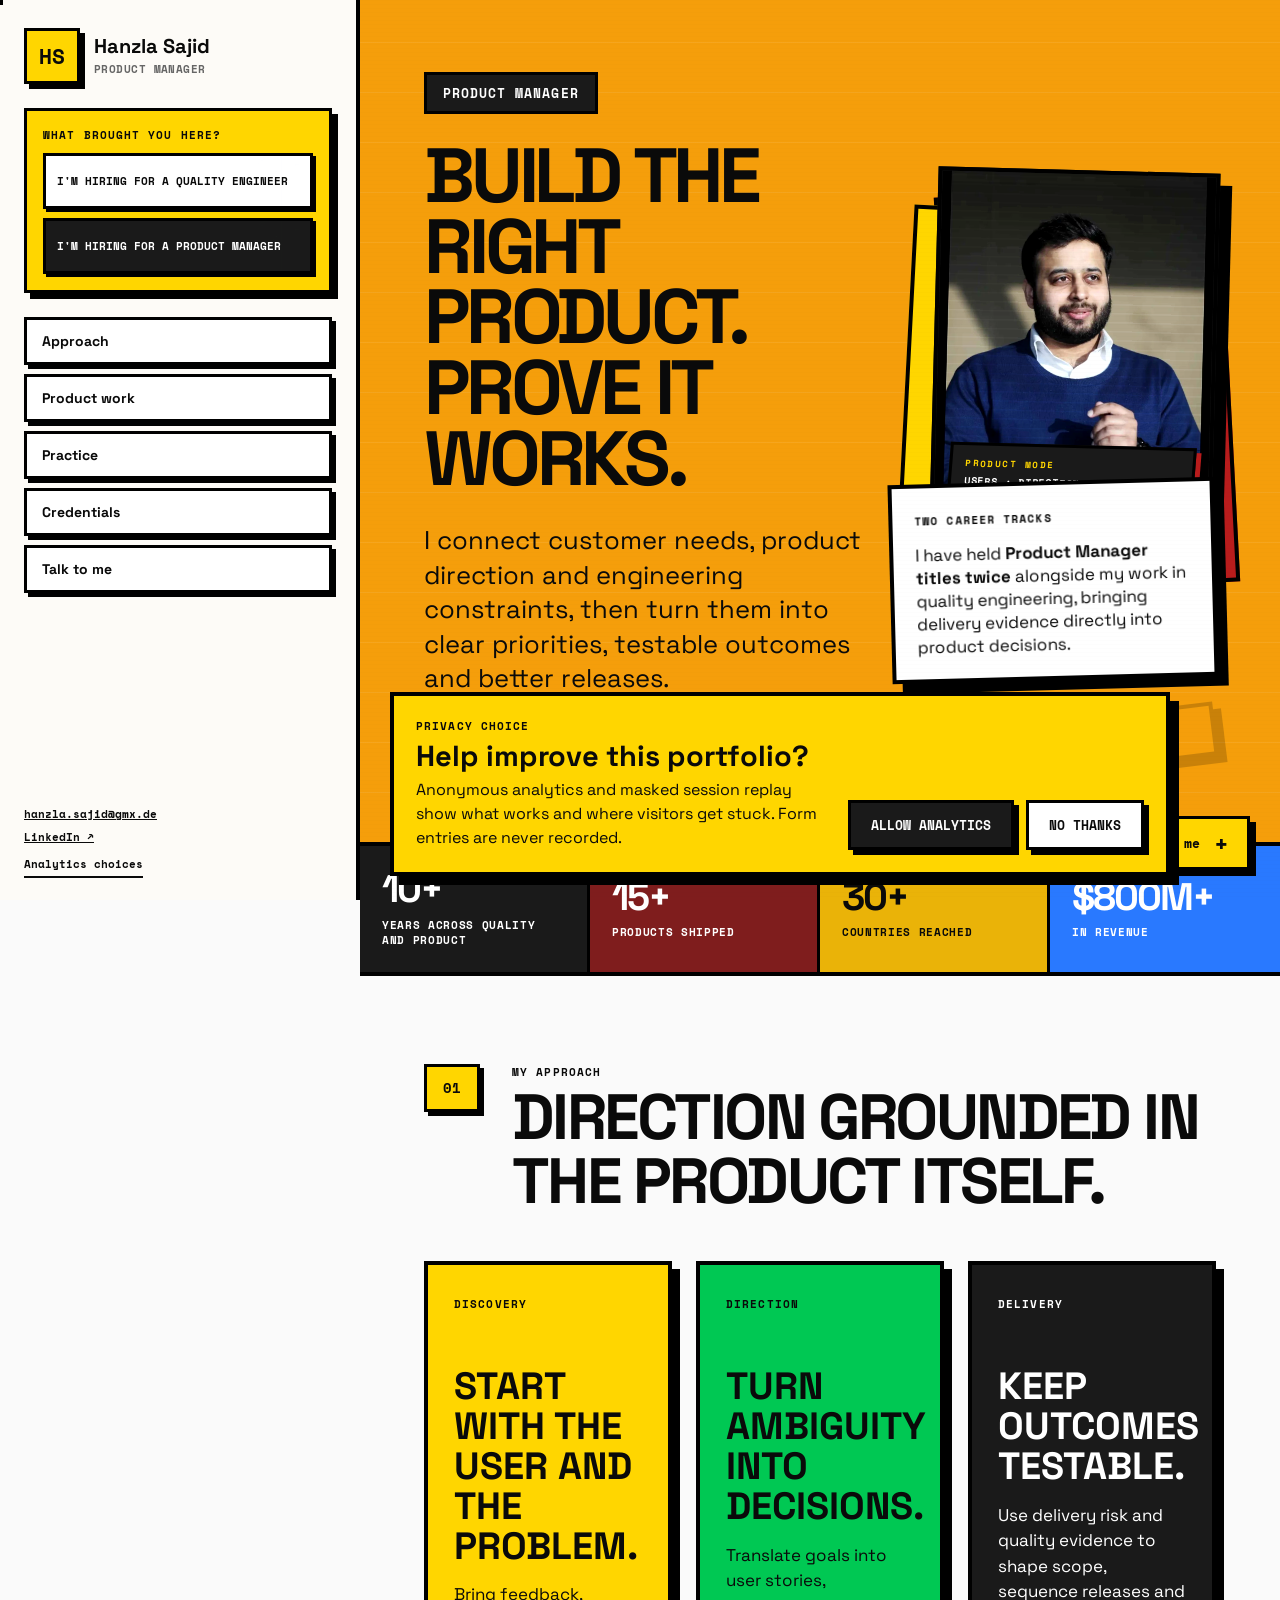
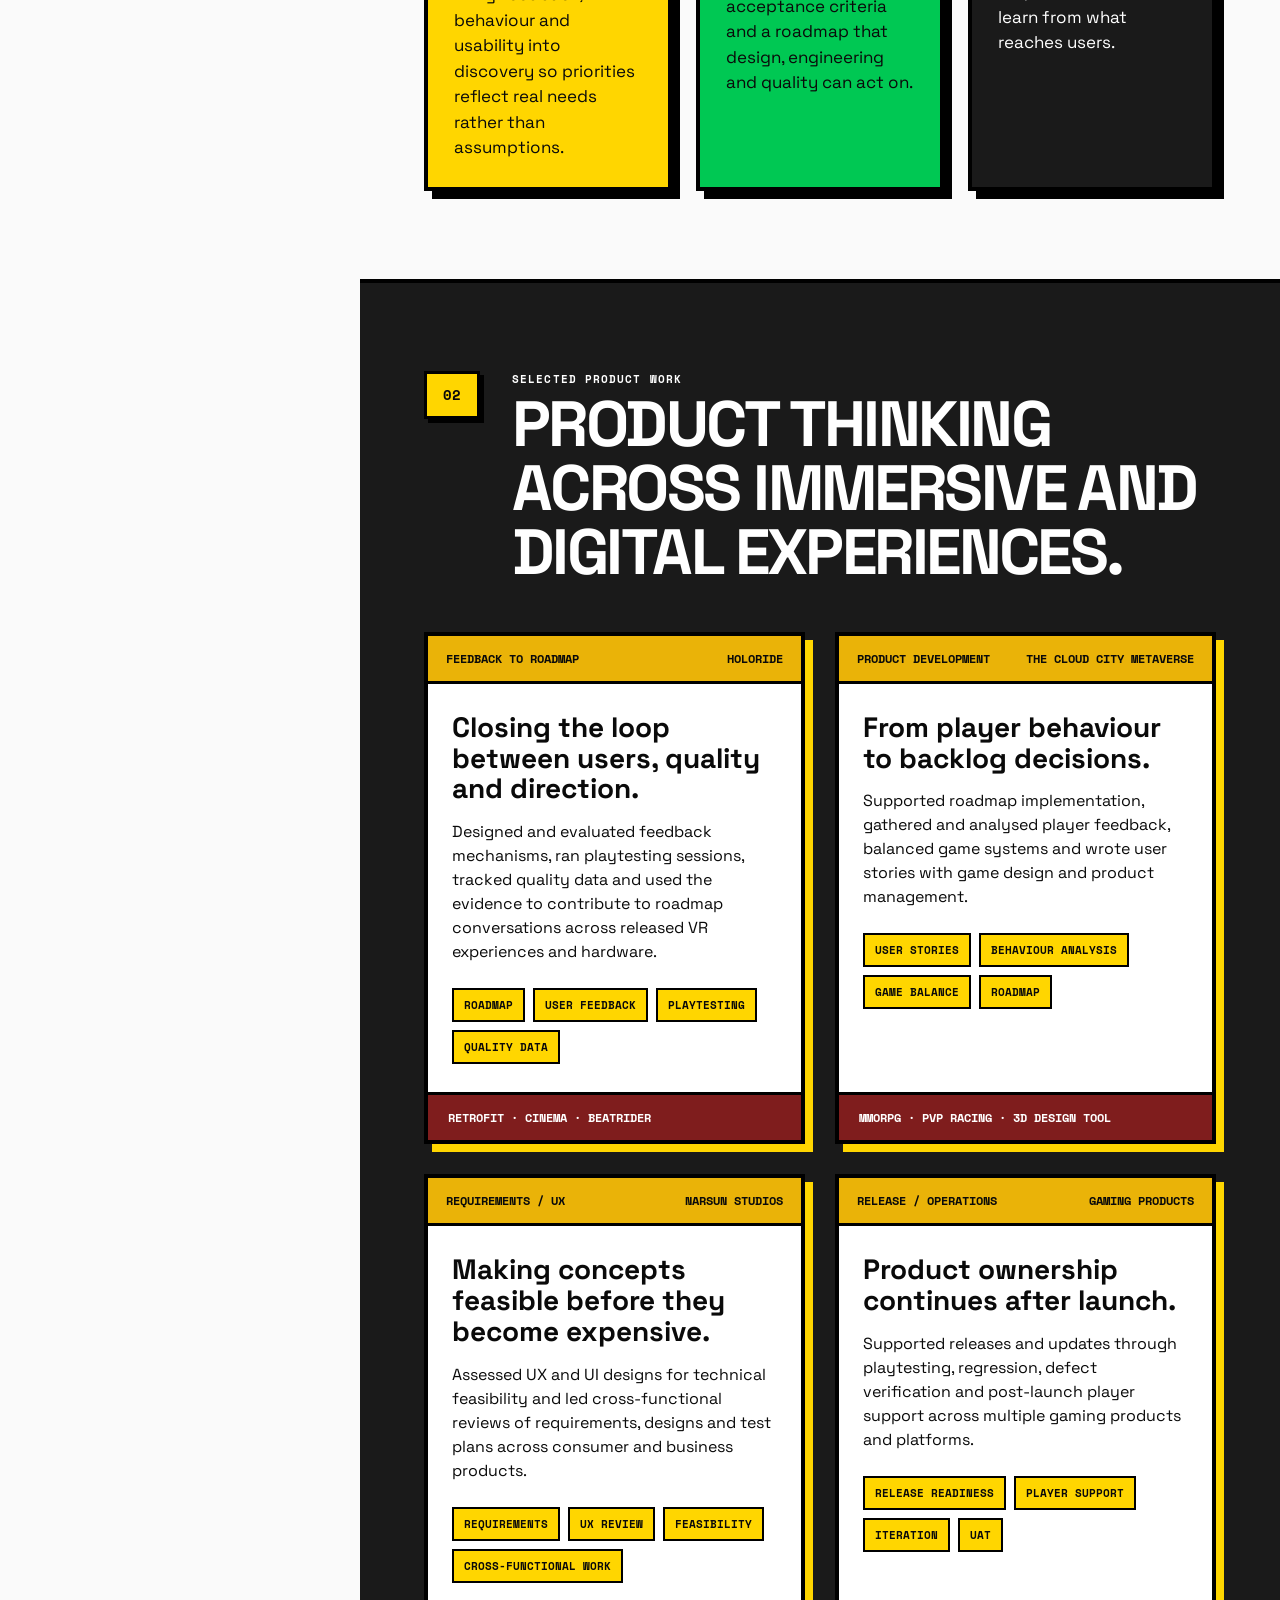
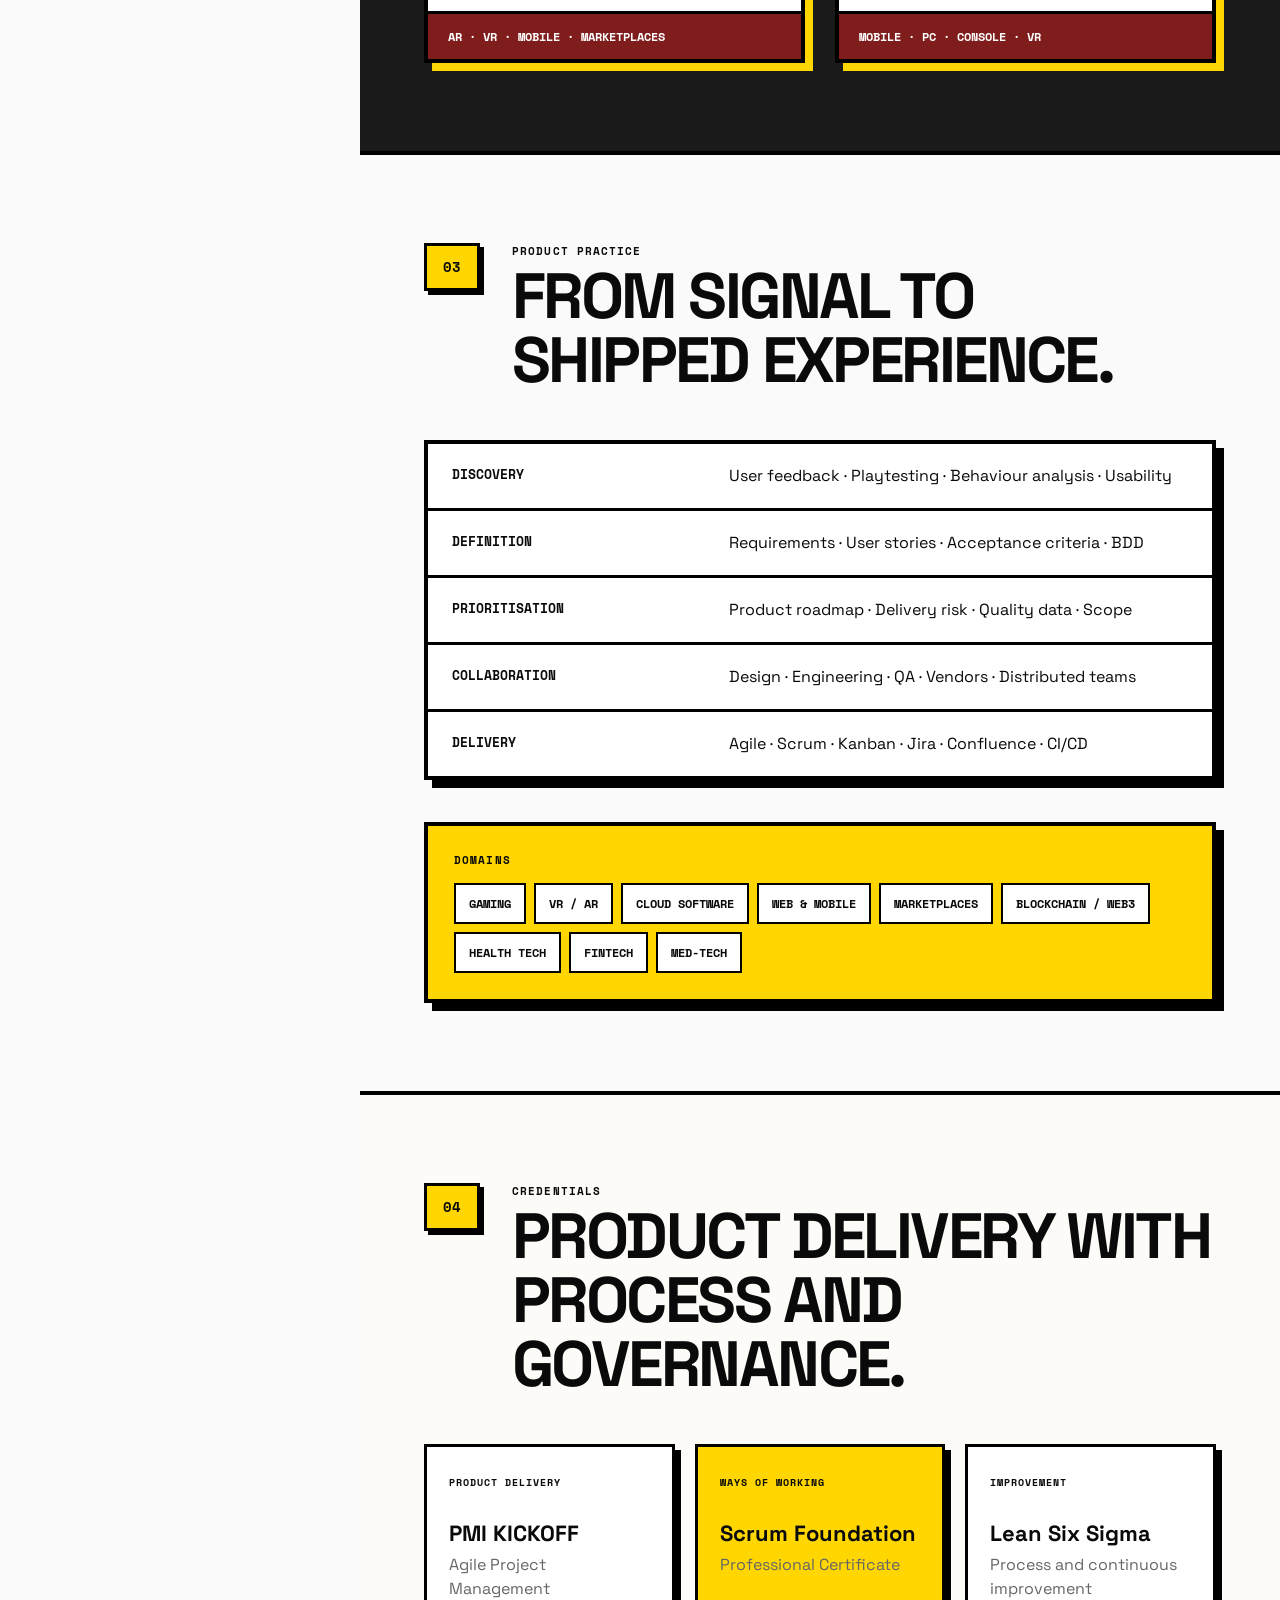
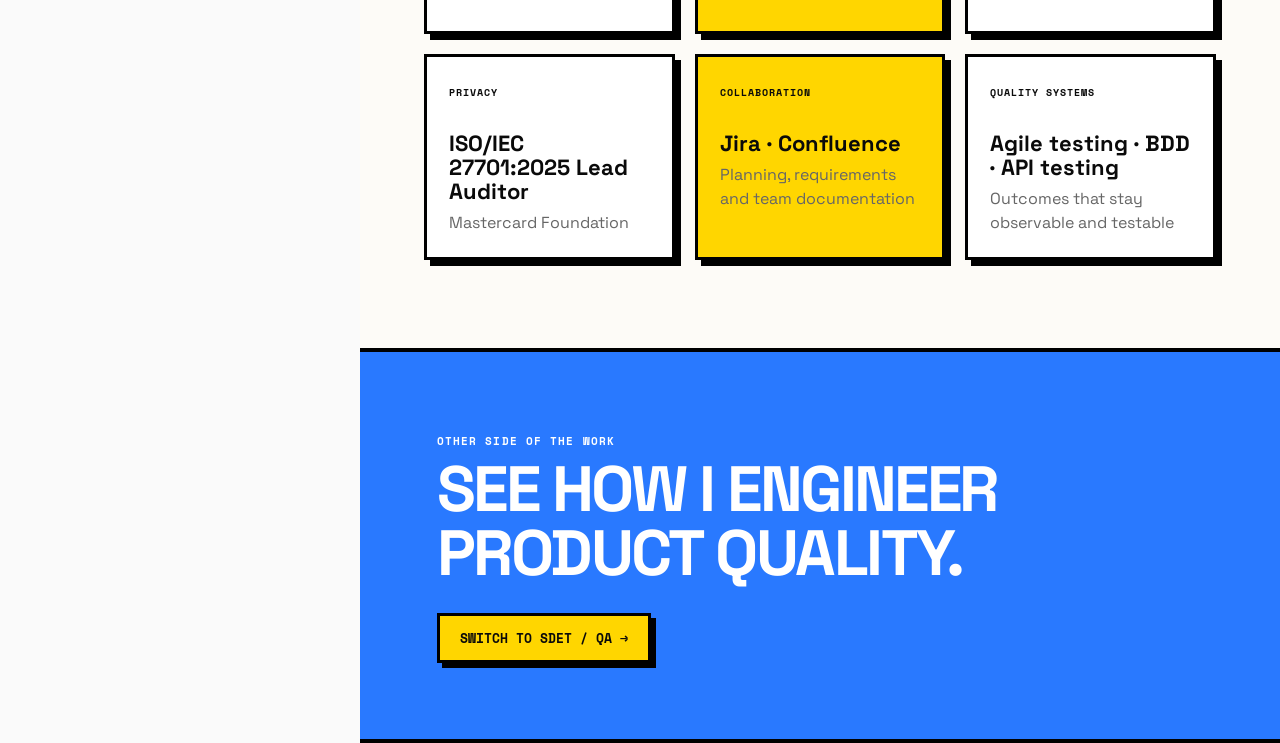
==== commit a9f7bb73: "Add privacy-first portfolio analytics" ====
--- a/product/index.html
+++ b/product/index.html
@@ -10,6 +10,7 @@
   <link rel="preconnect" href="https://fonts.gstatic.com" crossorigin>
   <link href="https://fonts.googleapis.com/css2?family=Space+Grotesk:wght@400;600;700&family=Space+Mono:wght@400;700&display=swap" rel="stylesheet">
   <link rel="stylesheet" href="../css/site.css">
+  <script src="../js/analytics-config.js"></script>
   <script src="../js/site.js" defer></script>
 </head>
 <body data-mode="product">
@@ -41,6 +42,7 @@
     <div class="nav-footer">
       <a href="mailto:hanzla.sajid@gmx.de">hanzla.sajid@gmx.de</a>
       <a href="https://www.linkedin.com/in/hanzlasajid" target="_blank" rel="noreferrer">LinkedIn ↗</a>
+      <button type="button" data-analytics-settings>Analytics choices</button>
     </div>
   </aside>
 
@@ -51,7 +53,7 @@
         <h1>Build the right product. Prove it works.</h1>
         <p>I connect customer needs, product direction and engineering constraints, then turn them into clear priorities, testable outcomes and better releases.</p>
         <div class="hero-actions">
-          <a class="button button-dark mask-hover mask-hover-cta" href="#experience" data-label="See the work">See the work</a>
+          <a class="button button-dark mask-hover mask-hover-cta" href="#experience" data-label="See the work" data-track-event="see_work_clicked">See the work</a>
           <button class="button button-blue mask-hover mask-hover-cta" type="button" data-open-contact data-label="Start a conversation">Start a conversation</button>
         </div>
       </div>
@@ -186,12 +188,24 @@
   <button class="back-to-top" type="button" data-back-to-top aria-label="Back to top">↑</button>
   <button class="contact-fab" type="button" data-open-contact><span>Talk to me</span><b aria-hidden="true">+</b></button>
 
+  <section class="analytics-consent" data-analytics-consent aria-labelledby="analytics-consent-title" hidden>
+    <div>
+      <p class="eyebrow">Privacy choice</p>
+      <h2 id="analytics-consent-title">Help improve this portfolio?</h2>
+      <p>Anonymous analytics and masked session replay show what works and where visitors get stuck. Form entries are never recorded.</p>
+    </div>
+    <div class="analytics-consent-actions">
+      <button class="button button-dark" type="button" data-analytics-allow>Allow analytics</button>
+      <button class="button button-white" type="button" data-analytics-decline>No thanks</button>
+    </div>
+  </section>
+
   <div class="modal" data-contact-modal aria-hidden="true">
     <div class="modal-overlay" data-close-contact></div>
     <section class="modal-panel" role="dialog" aria-modal="true" aria-labelledby="contact-title">
       <button class="modal-close" type="button" data-close-contact aria-label="Close contact form">×</button>
-      <header><p class="eyebrow">Contact</p><h2 id="contact-title">Talk to me</h2><p>Send a message, email me directly, or connect on LinkedIn.</p></header>
-      <form action="https://formspree.io/f/xdeegvkn" method="post" data-contact-form novalidate>
+      <header><p class="eyebrow">Contact</p><h2 id="contact-title">Talk to me</h2><p>Send a message, <a href="mailto:hanzla.sajid@gmx.de">email me directly</a>, or connect on <a href="https://www.linkedin.com/in/hanzlasajid" target="_blank" rel="noreferrer">LinkedIn</a>.</p></header>
+      <form class="ph-no-capture" action="https://formspree.io/f/xdeegvkn" method="post" data-contact-form novalidate>
         <label>Name<input name="name" autocomplete="name" required></label>
         <label>Email<input name="email" type="email" autocomplete="email" required></label>
         <label>Message<textarea name="message" required></textarea></label>
--- a/css/site.css
+++ b/css/site.css
@@ -60,6 +60,8 @@
 .nav-links a:hover::after, .nav-links button:hover::after, .nav-links a:focus-visible::after, .nav-links button:focus-visible::after { opacity: 1; transform: translate(0, -50%); }
 .nav-footer { margin-top: auto; display: grid; gap: 7px; font: 700 11px "Space Mono", monospace; overflow-wrap: anywhere; }
 .nav-footer a:hover { text-decoration-thickness: 3px; }
+.nav-footer button { width: fit-content; padding: 4px 0; color: inherit; background: none; border: 0; border-bottom: 2px solid currentColor; font: inherit; text-align: left; }
+.nav-footer button:hover { border-bottom-width: 4px; }
 .drawer-close, .mobile-bar, .drawer-overlay { display: none; }
 
 .main { margin-left: var(--nav-width); min-width: 0; }
@@ -80,6 +82,7 @@
 .button-blue { color: #fff; background: var(--blue); }
 .button-red { color: #fff; background: var(--red); }
 .button-yellow { color: var(--ink); background: var(--yellow); }
+.button-white { color: var(--ink); background: #fff; }
 .button-dark.mask-hover { --mask-surface: var(--dark); --mask-surface-text: #fff; --mask-reveal: var(--blue); --mask-reveal-text: #fff; }
 .button-blue.mask-hover { --mask-surface: var(--blue); --mask-surface-text: #fff; --mask-reveal: var(--dark); --mask-reveal-text: #fff; }
 .button-red.mask-hover { --mask-surface: var(--red); --mask-surface-text: #fff; --mask-reveal: var(--yellow); --mask-reveal-text: var(--ink); }
@@ -195,6 +198,15 @@
 .contact-fallbacks { display: flex; flex-wrap: wrap; gap: 12px 20px; padding-top: 20px; margin-top: 20px; border-top: 2px dashed #000; font: 700 11px "Space Mono", monospace; }
 .body-locked { overflow: hidden; }
 
+.analytics-consent { position: fixed; left: 390px; right: 30px; bottom: 24px; z-index: 1200; width: min(780px, calc(100vw - 420px)); padding: 22px; display: grid; grid-template-columns: 1fr auto; gap: 22px; align-items: end; background: var(--yellow); border: 4px solid #000; box-shadow: 9px 9px 0 #000; }
+.analytics-consent[hidden] { display: none !important; }
+.analytics-consent.is-visible { animation: consent-arrive .28s cubic-bezier(.2,.9,.3,1) both; }
+.analytics-consent h2 { margin: 3px 0 7px; font-size: clamp(20px, 2.4vw, 29px); line-height: 1.05; }
+.analytics-consent p { max-width: 620px; margin: 0; }
+.analytics-consent .eyebrow { margin-bottom: 7px; }
+.analytics-consent-actions { display: flex; flex-wrap: wrap; gap: 12px; justify-content: flex-end; }
+.analytics-consent-actions .button { min-height: 46px; white-space: nowrap; }
+
 /* Motion system */
 .scroll-progress { position: fixed; inset: 0 auto auto 0; z-index: 2500; width: 0; height: 5px; background: var(--red); border-right: 3px solid #000; pointer-events: none; }
 
@@ -285,6 +297,7 @@
 @keyframes block-grid-jump { 0% { transform: translate(0); } 38% { transform: translate(5vw, -4vh); } 72% { transform: translate(-3vw, 5vh); } 100% { transform: translate(0); } }
 @keyframes block-band-sweep { 0% { transform: translateX(calc(var(--shift-direction) * -115%)); } 48%, 62% { transform: translateX(0); } 100% { transform: translateX(calc(var(--shift-direction) * 115%)); } }
 @keyframes shift-label-in { 0% { opacity: 0; transform: translate(-62%, -50%) scaleX(1.12); } 22%, 72% { opacity: 1; transform: translate(-50%, -50%) scaleX(1); } 100% { opacity: 0; transform: translate(-38%, -50%) scaleX(.9); } }
+@keyframes consent-arrive { from { opacity: 0; transform: translateY(28px) rotate(.6deg); } to { opacity: 1; transform: translateY(0) rotate(0); } }
 
 @media (max-width: 1100px) {
   .hero { grid-template-columns: 1fr; min-height: auto; }
@@ -331,6 +344,9 @@
   .modal { padding: 14px; }
   .modal-panel { max-height: calc(100vh - 28px); padding: 26px 20px; box-shadow: 7px 7px 0 var(--yellow); }
   .shift-label { padding: 18px 16px; }
+  .analytics-consent { left: 14px; right: 14px; bottom: 14px; width: auto; padding: 18px; grid-template-columns: 1fr; gap: 16px; }
+  .analytics-consent-actions { justify-content: stretch; }
+  .analytics-consent-actions .button { flex: 1 1 150px; }
 }
 
 @media (prefers-reduced-motion: reduce) {
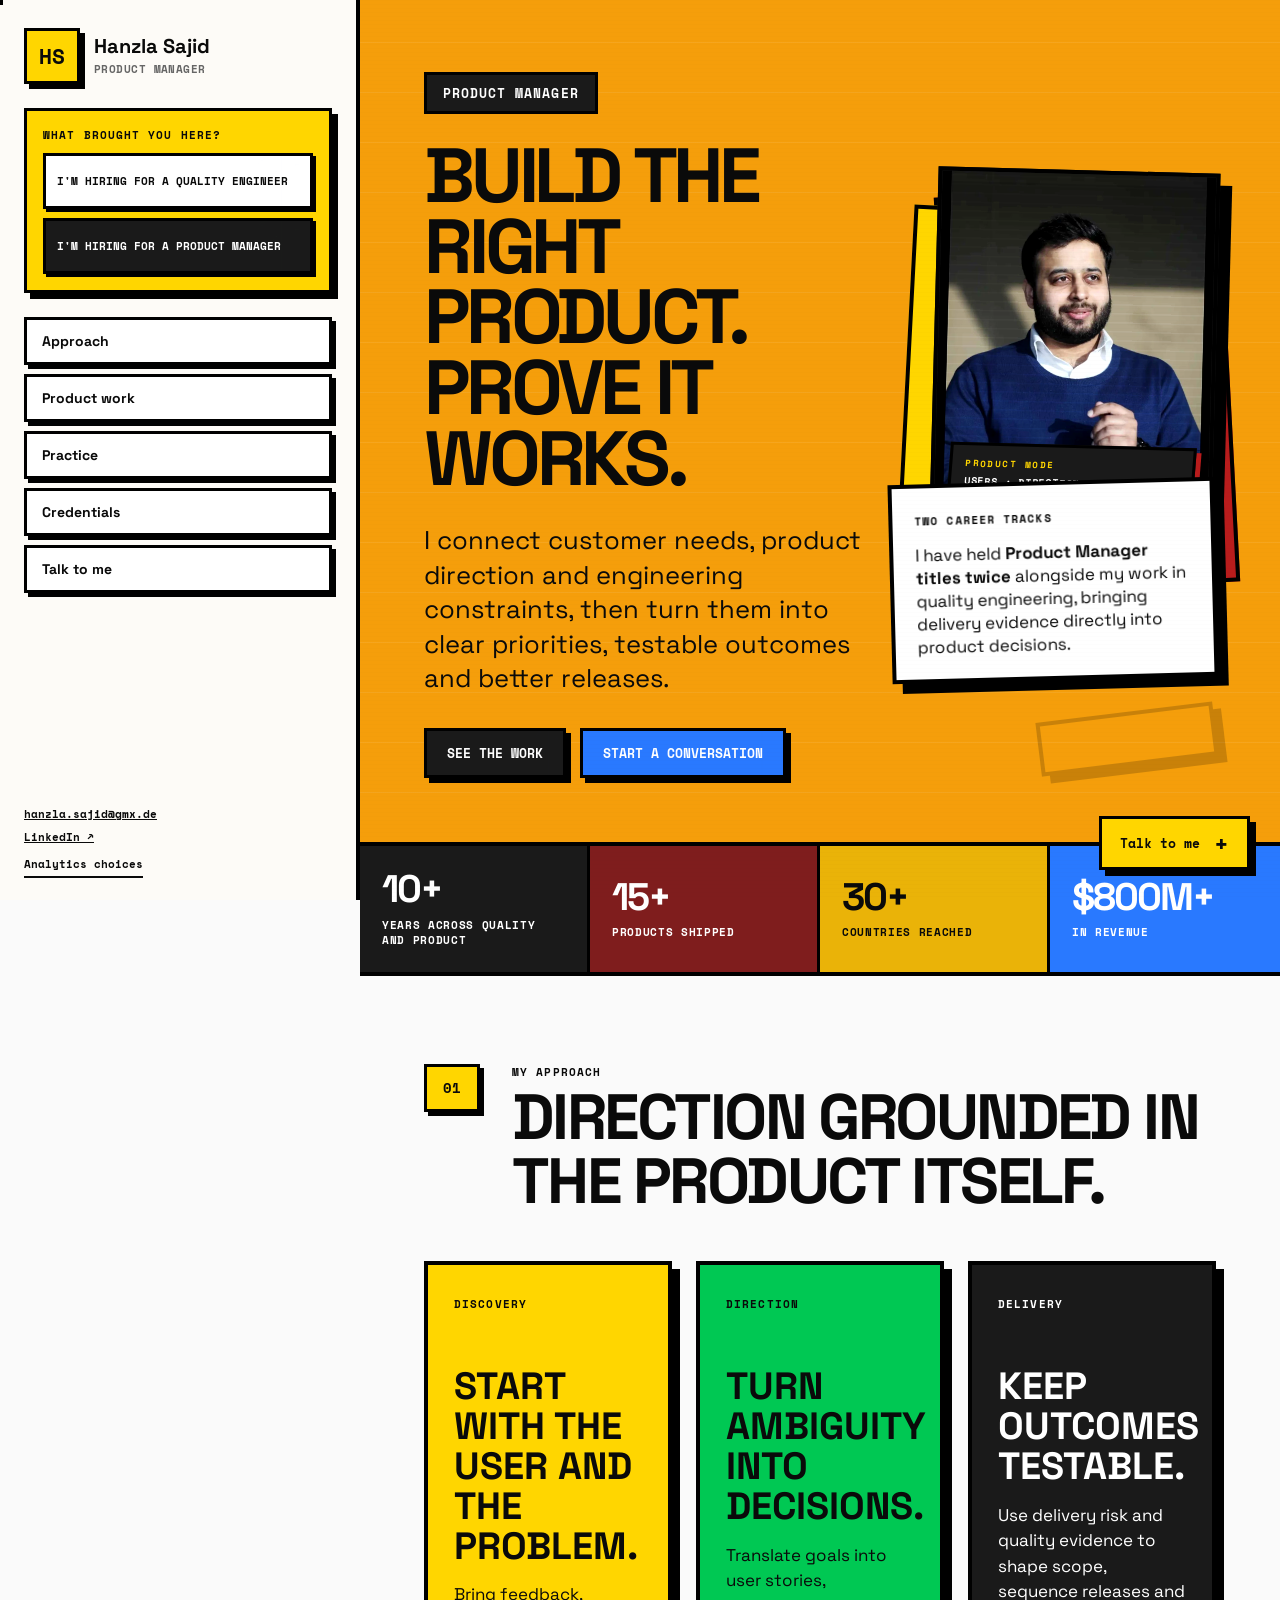
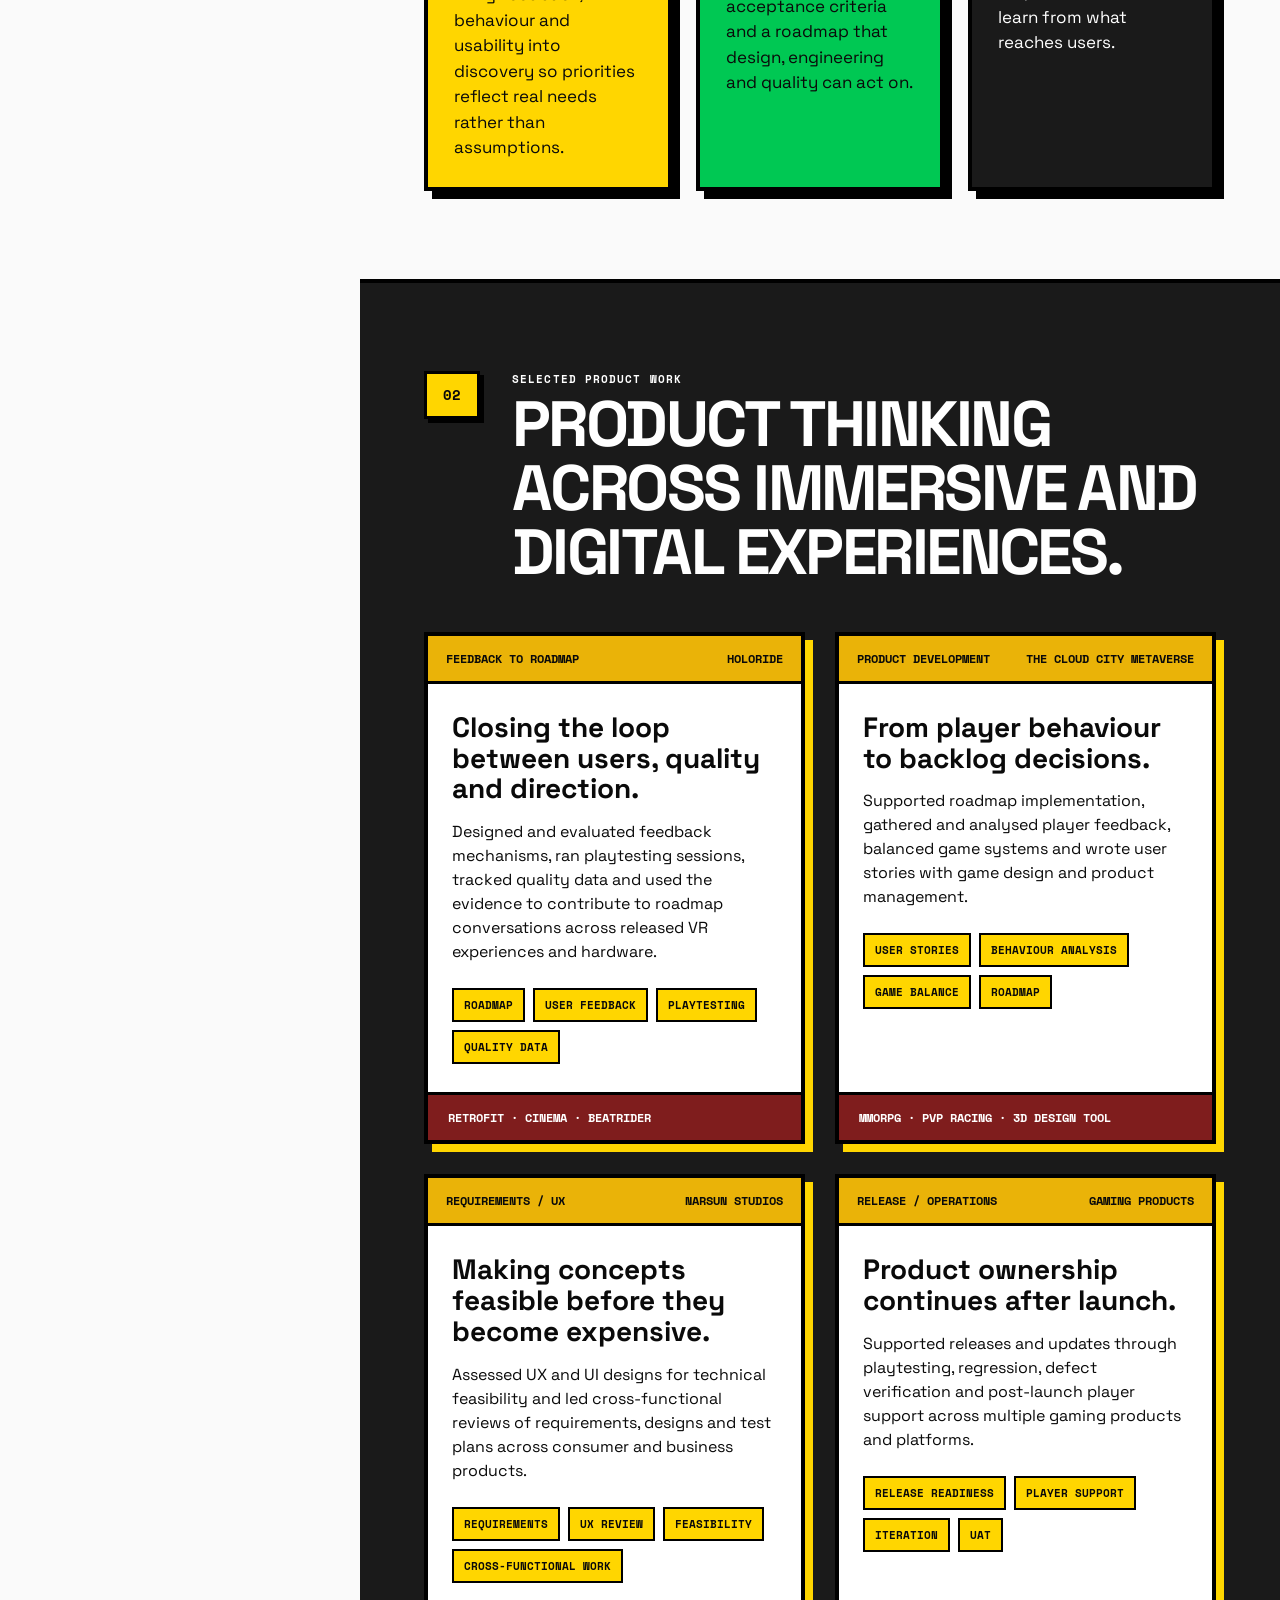
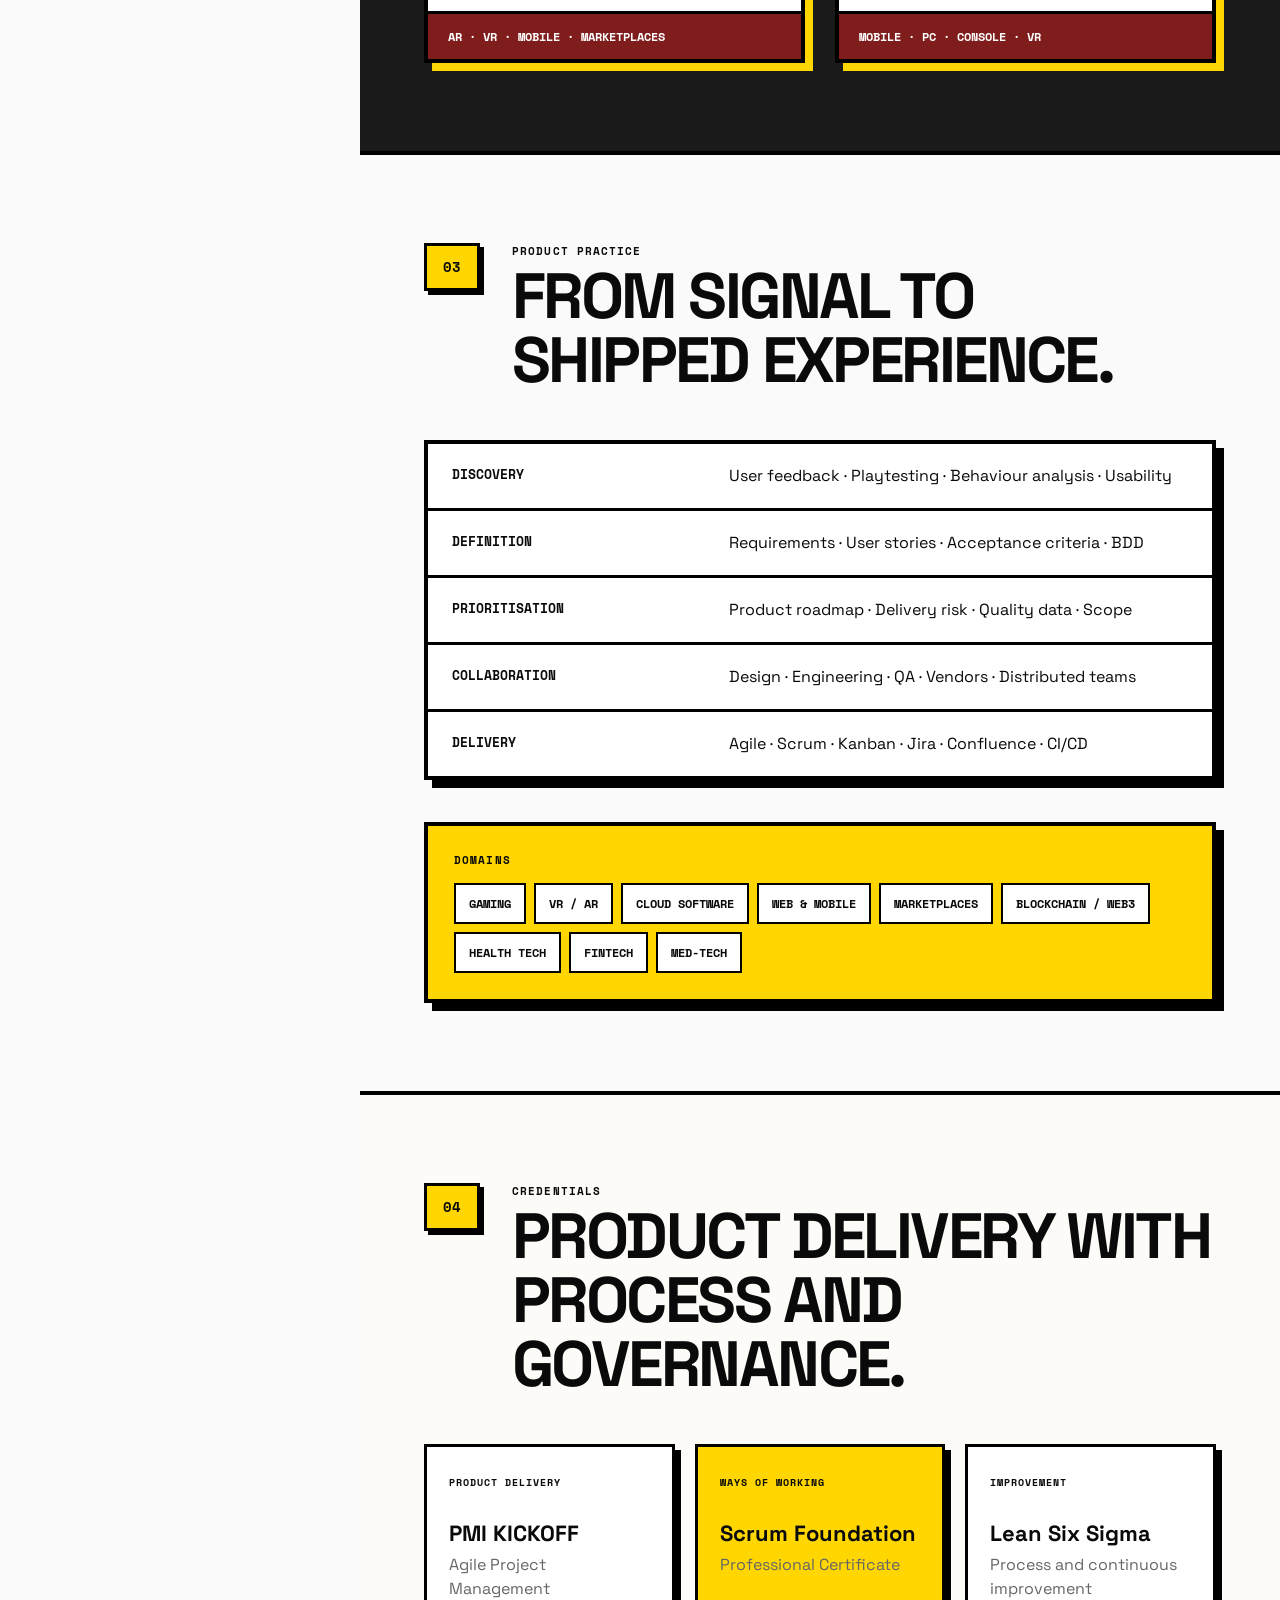
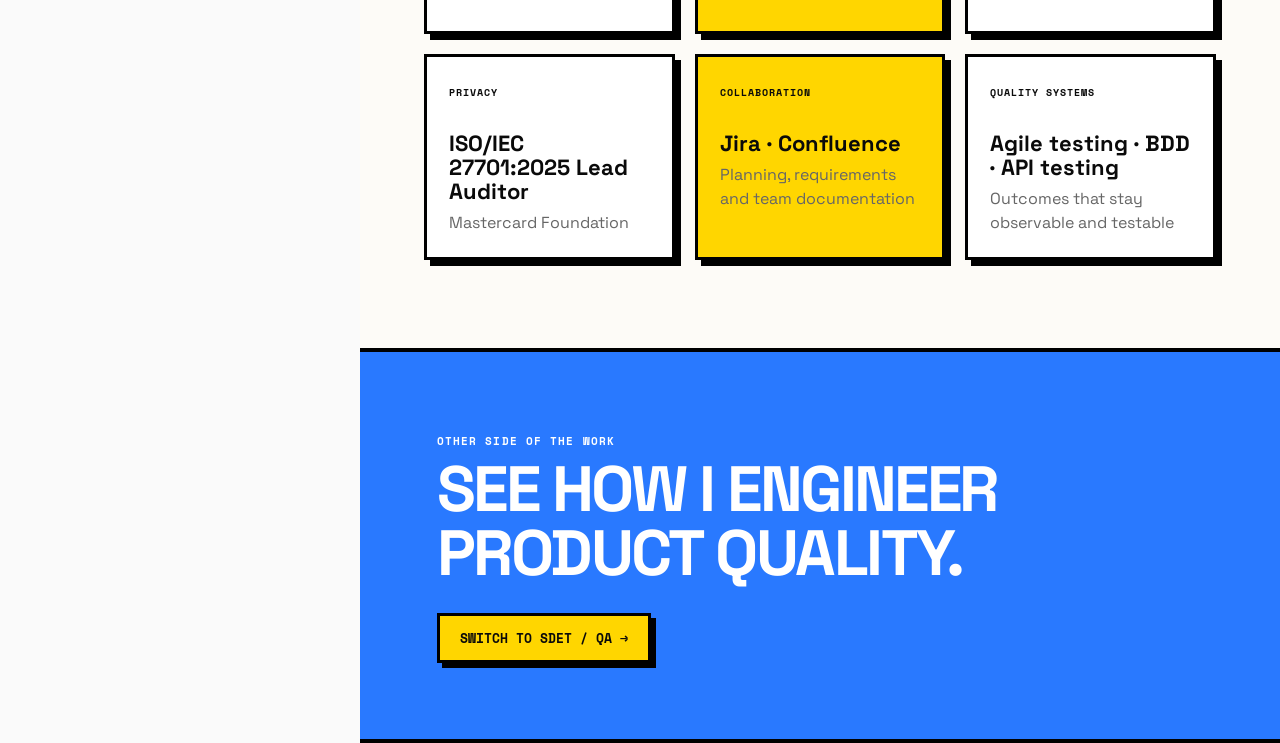
==== commit 4ca8fc21: "Redesign analytics consent card" ====
--- a/product/index.html
+++ b/product/index.html
@@ -9,9 +9,9 @@
   <link rel="preconnect" href="https://fonts.googleapis.com">
   <link rel="preconnect" href="https://fonts.gstatic.com" crossorigin>
   <link href="https://fonts.googleapis.com/css2?family=Space+Grotesk:wght@400;600;700&family=Space+Mono:wght@400;700&display=swap" rel="stylesheet">
-  <link rel="stylesheet" href="../css/site.css">
+  <link rel="stylesheet" href="../css/site.css?v=20261029-cookie">
   <script src="../js/analytics-config.js"></script>
-  <script src="../js/site.js" defer></script>
+  <script src="../js/site.js?v=20261029-cookie" defer></script>
 </head>
 <body data-mode="product">
   <a class="skip-link" href="#main">Skip to content</a>
@@ -189,14 +189,19 @@
   <button class="contact-fab" type="button" data-open-contact><span>Talk to me</span><b aria-hidden="true">+</b></button>
 
   <section class="analytics-consent" data-analytics-consent aria-labelledby="analytics-consent-title" hidden>
-    <div>
-      <p class="eyebrow">Privacy choice</p>
-      <h2 id="analytics-consent-title">Help improve this portfolio?</h2>
-      <p>Anonymous analytics and masked session replay show what works and where visitors get stuck. Form entries are never recorded.</p>
-    </div>
+    <div class="analytics-consent-header">
+      <span class="analytics-consent-icon" aria-hidden="true">
+        <svg viewBox="0 0 100 100" focusable="false">
+          <path d="M84 47c-6 2-13-1-16-7-3-5-2-12 1-17-5-5-12-8-20-8-21 0-38 17-38 38s17 38 38 38 38-17 38-38c0-2 0-4-1-6h-2Z"/>
+          <circle cx="31" cy="38" r="5"/><circle cx="50" cy="28" r="4"/><circle cx="47" cy="58" r="5"/><circle cx="67" cy="66" r="4"/><circle cx="28" cy="66" r="3.5"/><circle cx="60" cy="44" r="3"/>
+        </svg>
+      </span>
+      <h2 id="analytics-consent-title">cookie?</h2>
+    </div>
+    <p class="analytics-consent-copy">We use cookies to make your experience on this website better.</p>
     <div class="analytics-consent-actions">
-      <button class="button button-dark" type="button" data-analytics-allow>Allow analytics</button>
-      <button class="button button-white" type="button" data-analytics-decline>No thanks</button>
+      <button class="button button-dark" type="button" data-analytics-allow>Yes please!</button>
+      <button class="button button-dark" type="button" data-analytics-decline>No... I'm full</button>
     </div>
   </section>
 
--- a/css/site.css
+++ b/css/site.css
@@ -7,6 +7,7 @@
   --mustard: #eab308;
   --amber: #f59e0b;
   --orange: #f59e0b;
+  --pink: #ff4081;
   --green: #00c853;
   --blue: #2979ff;
   --dark: #1a1a1a;
@@ -198,14 +199,19 @@
 .contact-fallbacks { display: flex; flex-wrap: wrap; gap: 12px 20px; padding-top: 20px; margin-top: 20px; border-top: 2px dashed #000; font: 700 11px "Space Mono", monospace; }
 .body-locked { overflow: hidden; }
 
-.analytics-consent { position: fixed; left: 390px; right: 30px; bottom: 24px; z-index: 1200; width: min(780px, calc(100vw - 420px)); padding: 22px; display: grid; grid-template-columns: 1fr auto; gap: 22px; align-items: end; background: var(--yellow); border: 4px solid #000; box-shadow: 9px 9px 0 #000; }
+.analytics-consent { position: fixed; left: 50%; bottom: 24px; z-index: 1200; width: min(370px, calc(100vw - 48px)); padding: 18px; translate: -50% 0; background: var(--pink); border: 4px solid #000; box-shadow: 8px 8px 0 #000; }
 .analytics-consent[hidden] { display: none !important; }
-.analytics-consent.is-visible { animation: consent-arrive .28s cubic-bezier(.2,.9,.3,1) both; }
-.analytics-consent h2 { margin: 3px 0 7px; font-size: clamp(20px, 2.4vw, 29px); line-height: 1.05; }
-.analytics-consent p { max-width: 620px; margin: 0; }
-.analytics-consent .eyebrow { margin-bottom: 7px; }
-.analytics-consent-actions { display: flex; flex-wrap: wrap; gap: 12px; justify-content: flex-end; }
-.analytics-consent-actions .button { min-height: 46px; white-space: nowrap; }
+.analytics-consent.is-visible { animation: consent-arrive .55s cubic-bezier(.16,.9,.24,1) both; }
+.analytics-consent-header { display: flex; align-items: center; gap: 14px; }
+.analytics-consent-icon { width: 58px; height: 58px; flex: 0 0 58px; display: grid; place-items: center; }
+.analytics-consent-icon svg { width: 58px; height: 58px; fill: none; stroke: #000; stroke-width: 3; stroke-linecap: round; stroke-linejoin: round; }
+.analytics-consent-icon circle { fill: #000; stroke: none; }
+.analytics-consent h2 { margin: 0; font-size: 32px; line-height: 1; }
+.analytics-consent p { margin: 0; }
+.analytics-consent-copy { margin-top: 14px !important; font-size: 14px; line-height: 1.4; }
+.analytics-consent-actions { display: grid; grid-template-columns: minmax(0, 1.35fr) minmax(0, .75fr); gap: 10px; margin-top: 16px; }
+.analytics-consent-actions .button { min-height: 44px; padding: 10px 12px; font-size: 10px; line-height: 1.25; }
+.analytics-consent-actions .button-dark { color: var(--pink); }
 
 /* Motion system */
 .scroll-progress { position: fixed; inset: 0 auto auto 0; z-index: 2500; width: 0; height: 5px; background: var(--red); border-right: 3px solid #000; pointer-events: none; }
@@ -297,7 +303,11 @@
 @keyframes block-grid-jump { 0% { transform: translate(0); } 38% { transform: translate(5vw, -4vh); } 72% { transform: translate(-3vw, 5vh); } 100% { transform: translate(0); } }
 @keyframes block-band-sweep { 0% { transform: translateX(calc(var(--shift-direction) * -115%)); } 48%, 62% { transform: translateX(0); } 100% { transform: translateX(calc(var(--shift-direction) * 115%)); } }
 @keyframes shift-label-in { 0% { opacity: 0; transform: translate(-62%, -50%) scaleX(1.12); } 22%, 72% { opacity: 1; transform: translate(-50%, -50%) scaleX(1); } 100% { opacity: 0; transform: translate(-38%, -50%) scaleX(.9); } }
-@keyframes consent-arrive { from { opacity: 0; transform: translateY(28px) rotate(.6deg); } to { opacity: 1; transform: translateY(0) rotate(0); } }
+@keyframes consent-arrive {
+  0% { opacity: 0; transform: translateY(54px) scale(.88) rotate(-2deg); }
+  68% { opacity: 1; transform: translateY(-8px) scale(1.02) rotate(.7deg); }
+  100% { opacity: 1; transform: translateY(0) scale(1) rotate(0); }
+}
 
 @media (max-width: 1100px) {
   .hero { grid-template-columns: 1fr; min-height: auto; }
@@ -344,9 +354,12 @@
   .modal { padding: 14px; }
   .modal-panel { max-height: calc(100vh - 28px); padding: 26px 20px; box-shadow: 7px 7px 0 var(--yellow); }
   .shift-label { padding: 18px 16px; }
-  .analytics-consent { left: 14px; right: 14px; bottom: 14px; width: auto; padding: 18px; grid-template-columns: 1fr; gap: 16px; }
-  .analytics-consent-actions { justify-content: stretch; }
-  .analytics-consent-actions .button { flex: 1 1 150px; }
+  .analytics-consent { left: 50%; right: auto; bottom: 14px; width: calc(100vw - 28px); padding: 16px; }
+  .analytics-consent-header { gap: 11px; }
+  .analytics-consent-icon { width: 48px; height: 48px; flex-basis: 48px; }
+  .analytics-consent-icon svg { width: 48px; height: 48px; }
+  .analytics-consent h2 { font-size: 27px; }
+  .analytics-consent-copy { margin-top: 12px !important; font-size: 13px; }
 }
 
 @media (prefers-reduced-motion: reduce) {
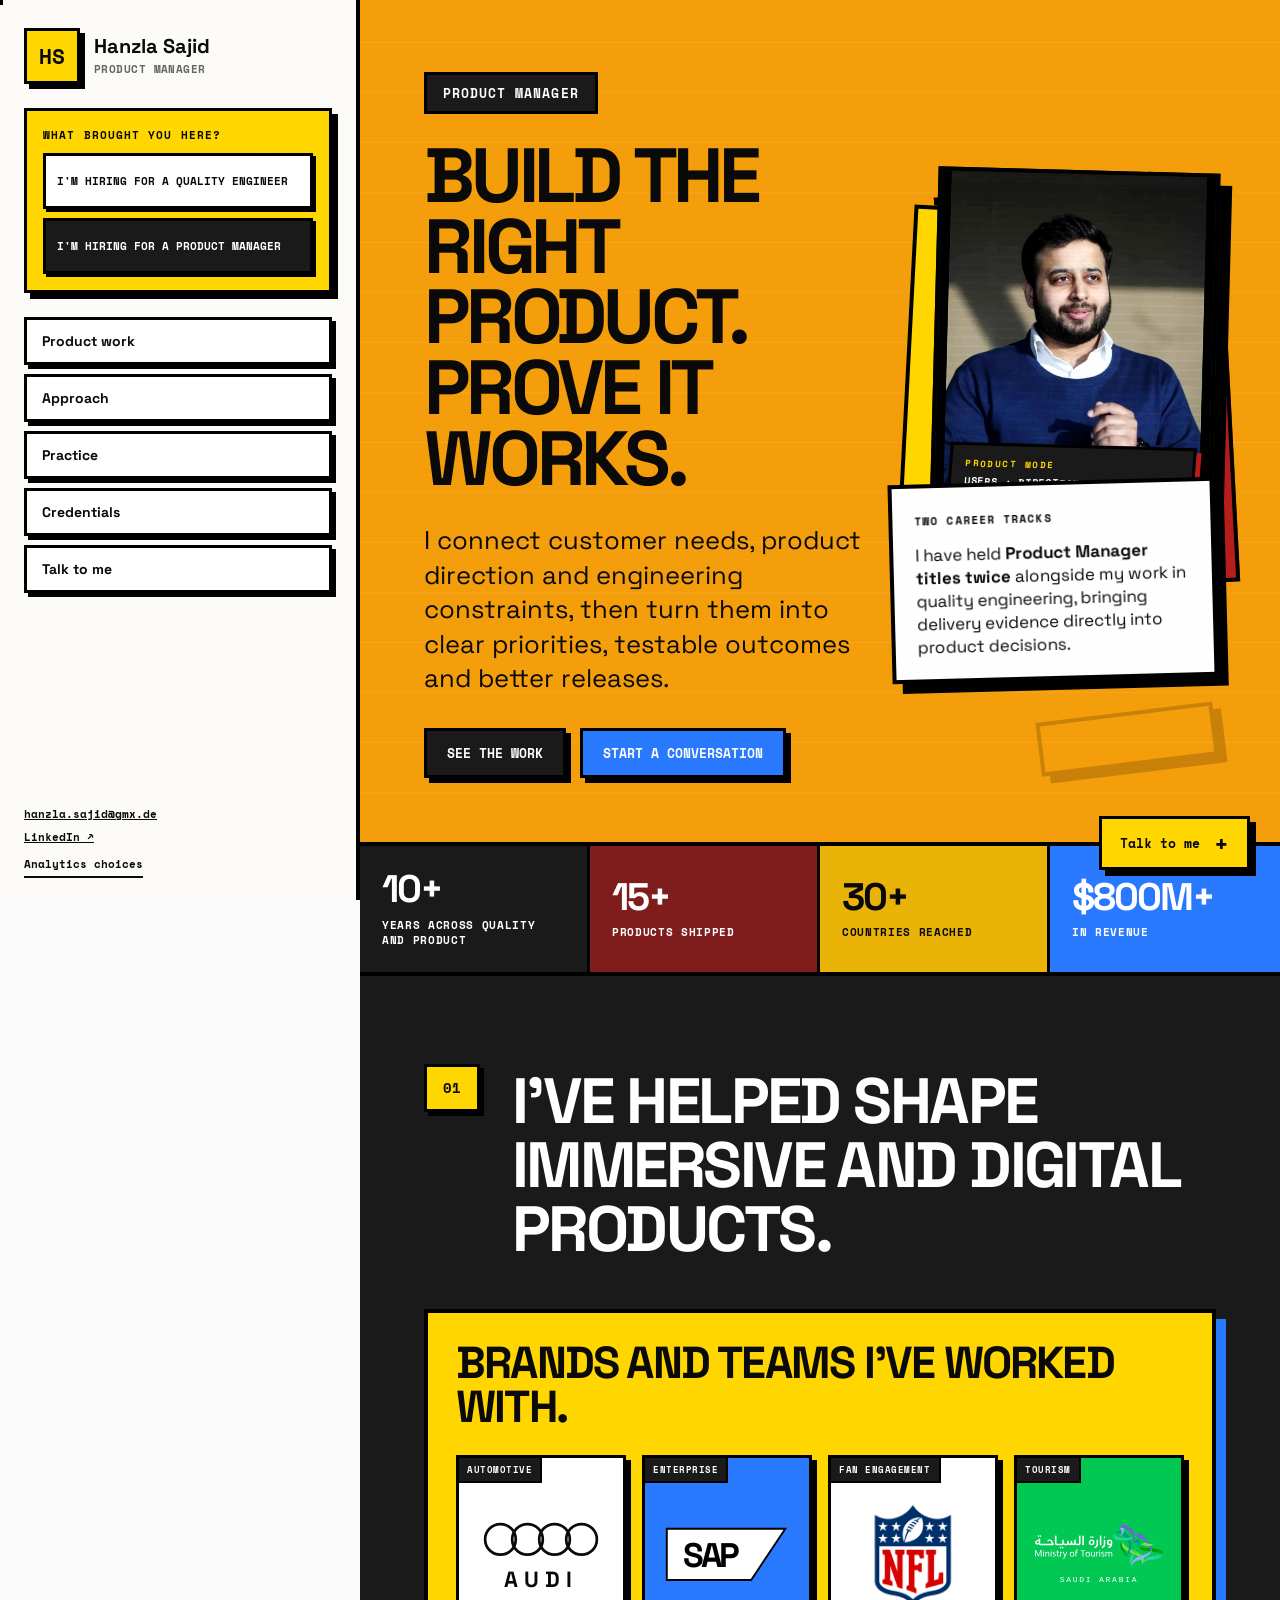
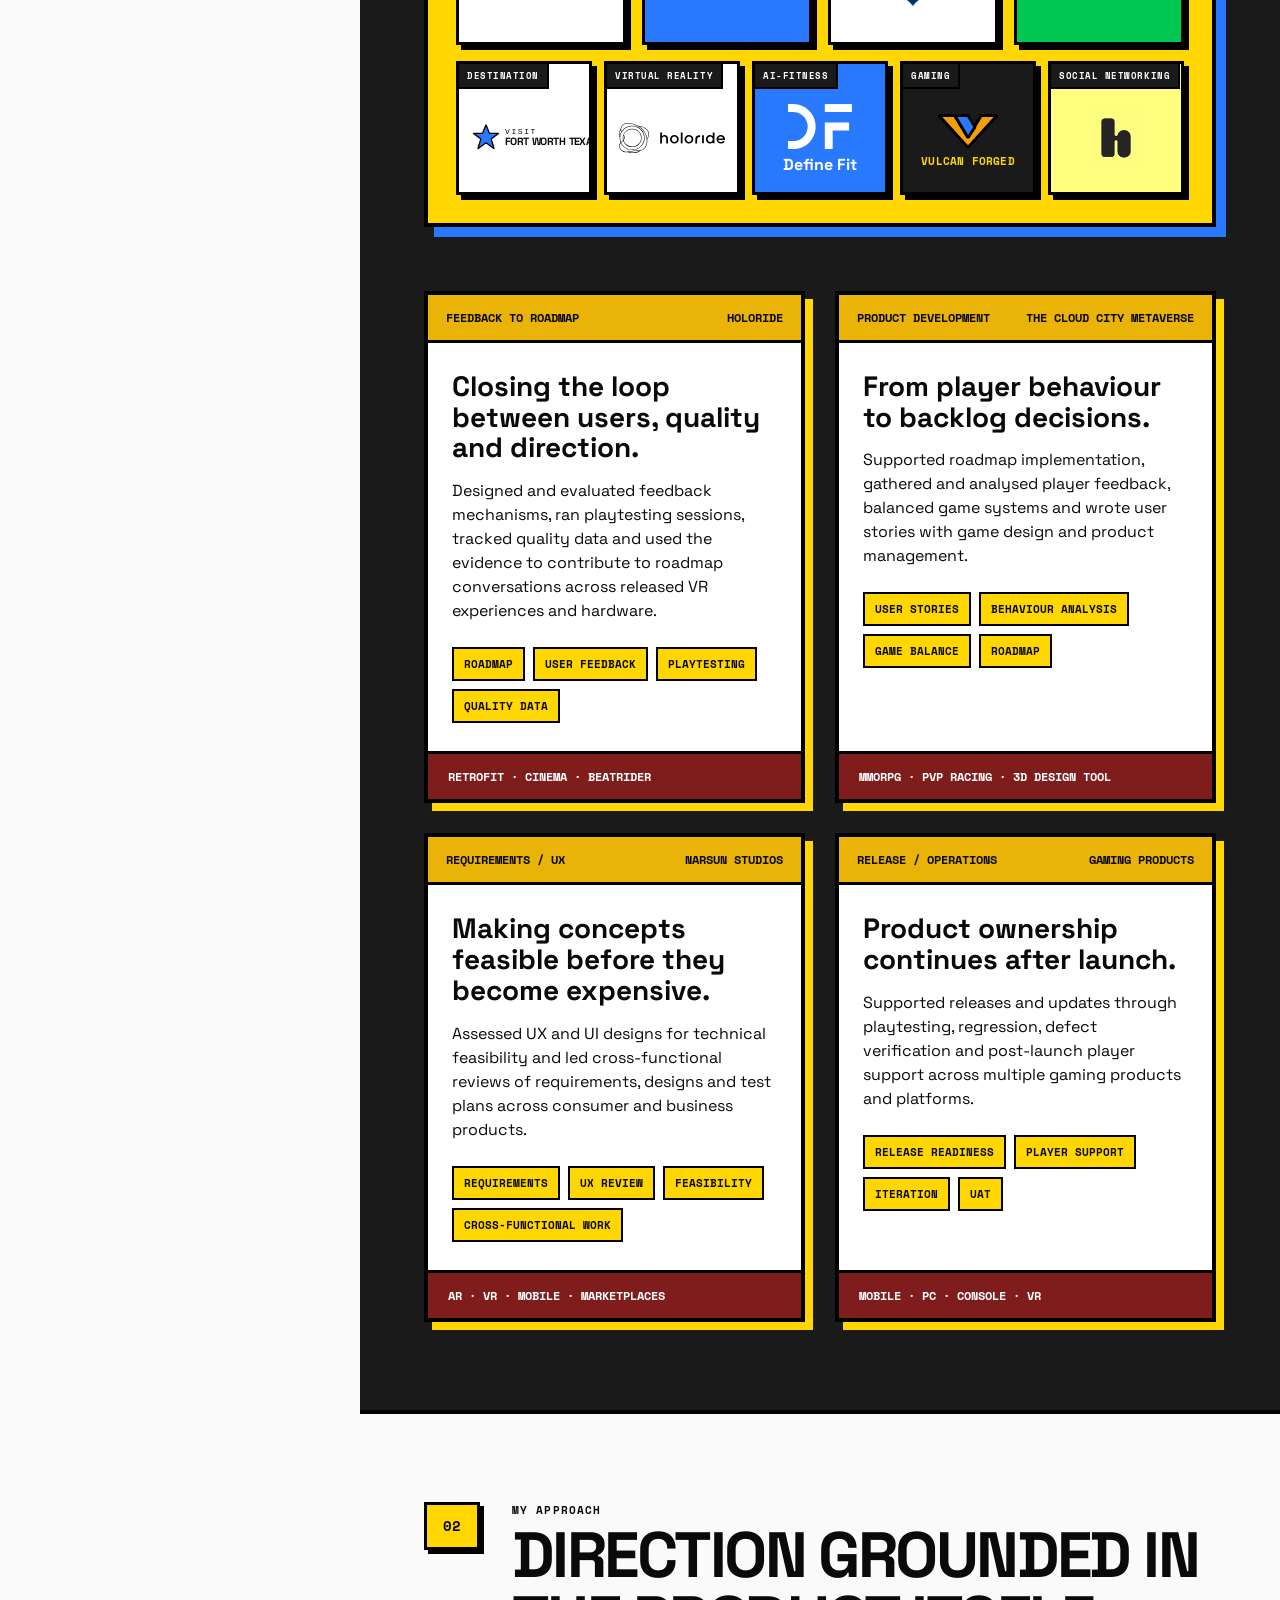
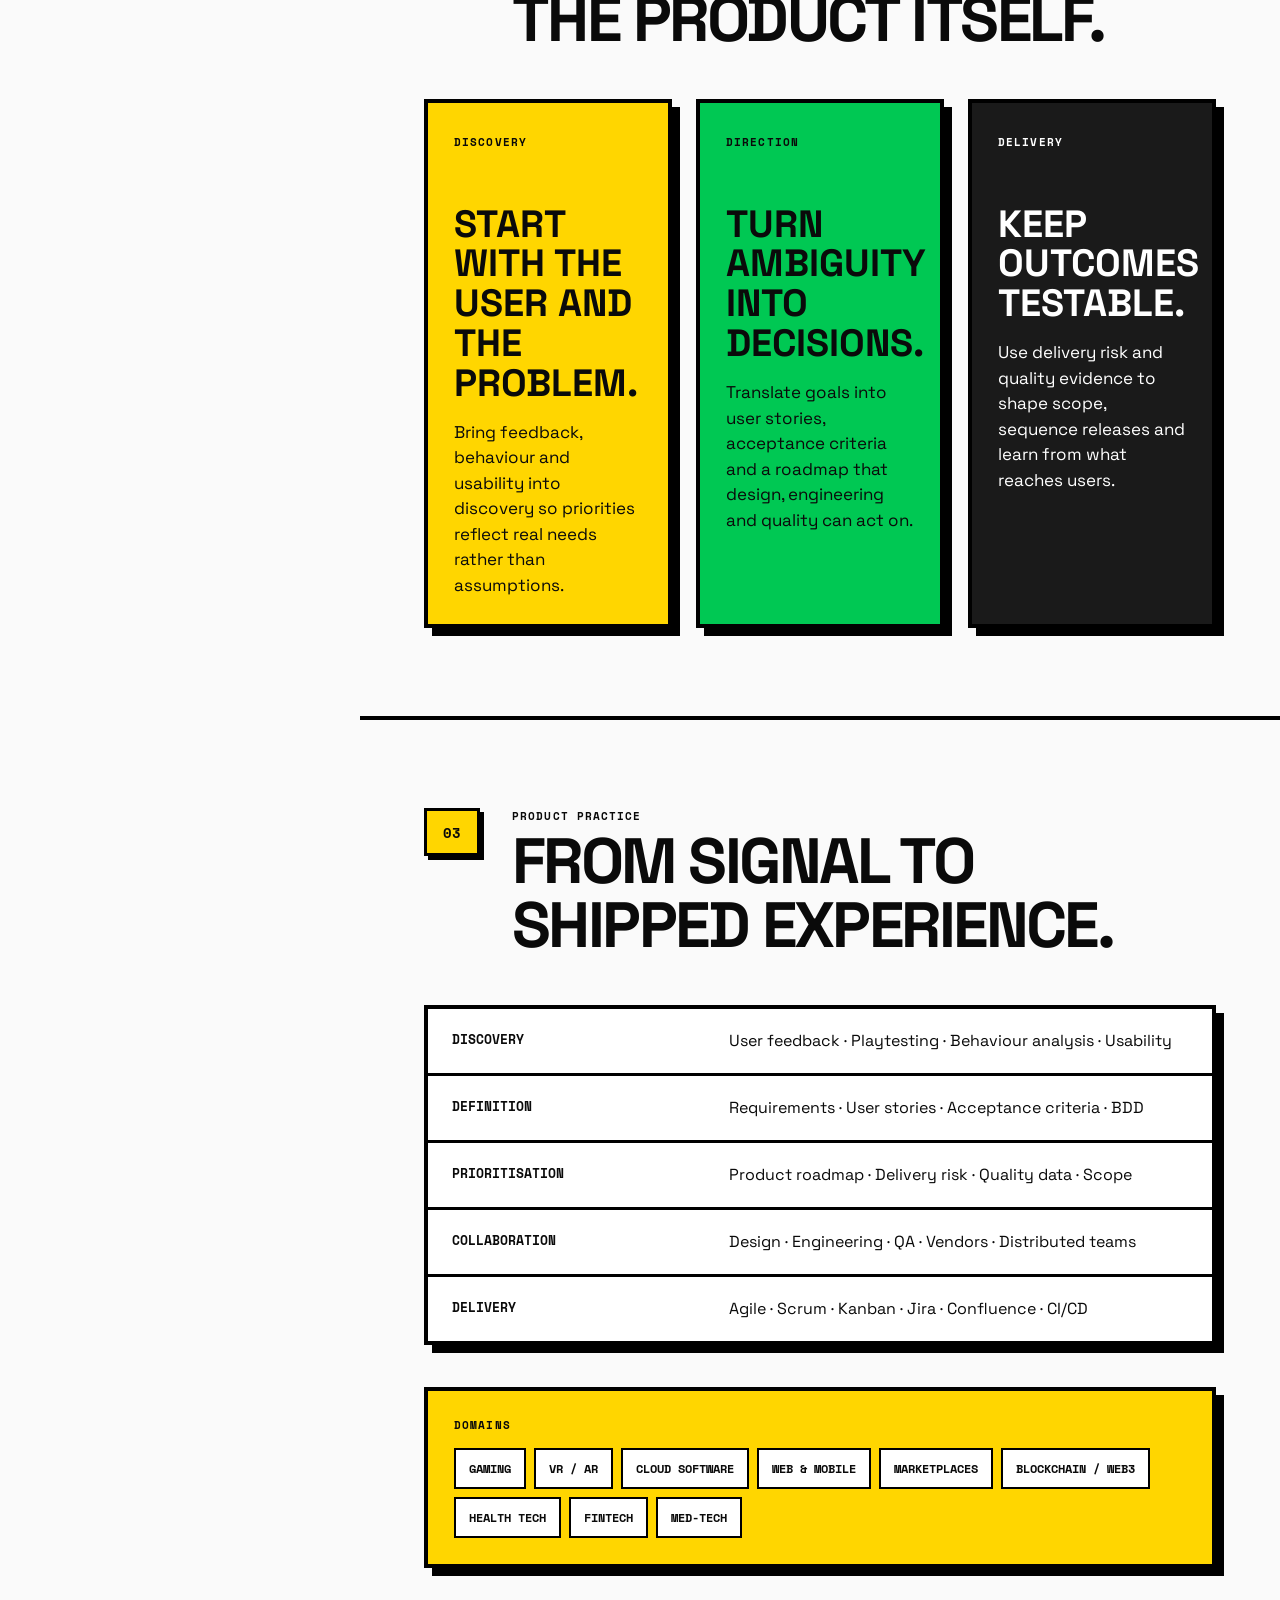
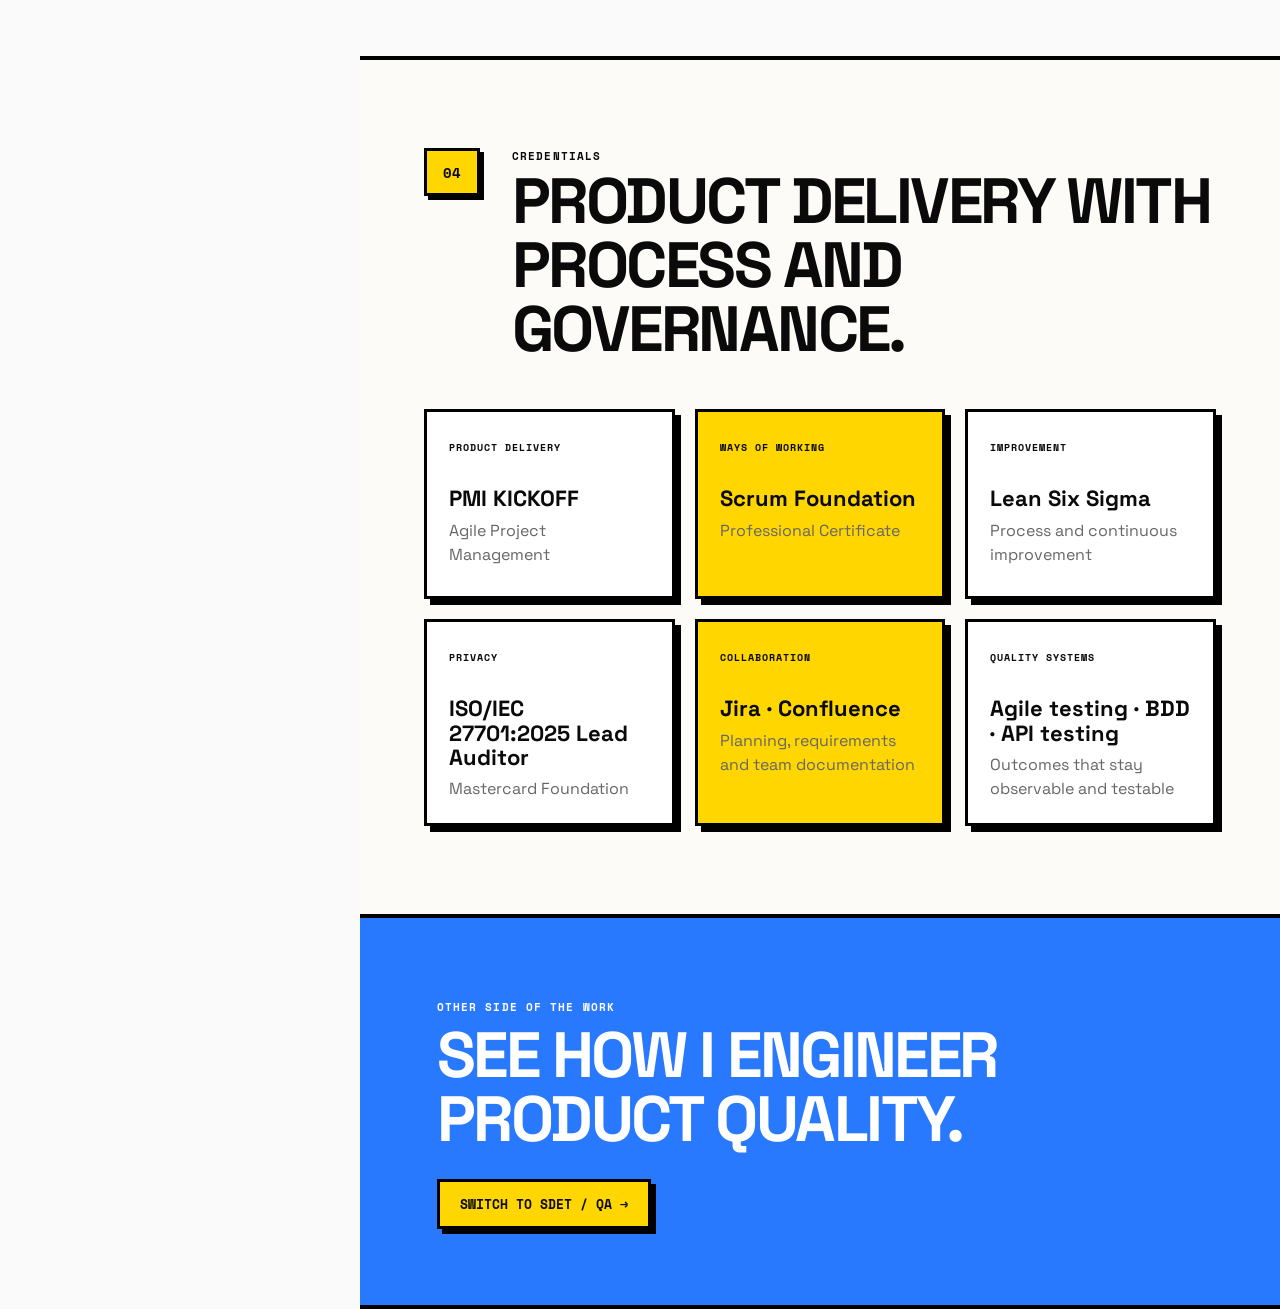
==== commit 92937ccb: "Add branded experience showcase" ====
--- a/product/index.html
+++ b/product/index.html
@@ -9,9 +9,9 @@
   <link rel="preconnect" href="https://fonts.googleapis.com">
   <link rel="preconnect" href="https://fonts.gstatic.com" crossorigin>
   <link href="https://fonts.googleapis.com/css2?family=Space+Grotesk:wght@400;600;700&family=Space+Mono:wght@400;700&display=swap" rel="stylesheet">
-  <link rel="stylesheet" href="../css/site.css?v=20261029-cookie">
+  <link rel="stylesheet" href="../css/site.css?v=20261029-brand-grid3">
   <script src="../js/analytics-config.js"></script>
-  <script src="../js/site.js?v=20261029-cookie" defer></script>
+  <script src="../js/site.js?v=20261029-brands" defer></script>
 </head>
 <body data-mode="product">
   <a class="skip-link" href="#main">Skip to content</a>
@@ -33,8 +33,8 @@
       <a class="mode-link mask-hover is-active" href="./" aria-current="page" data-label="I'm hiring for a Product Manager">I'm hiring for a Product Manager</a>
     </div>
     <nav class="nav-links" aria-label="Page sections">
+      <a href="#experience">Product work</a>
       <a href="#approach">Approach</a>
-      <a href="#experience">Product work</a>
       <a href="#practice">Practice</a>
       <a href="#credentials">Credentials</a>
       <button type="button" data-open-contact>Talk to me</button>
@@ -76,9 +76,99 @@
       <div><strong data-impact-count="800" data-prefix="$" data-suffix="M+">$800M+</strong><span>In revenue</span></div>
     </section>
 
+    <section class="section section-dark" id="experience">
+      <div class="section-heading">
+        <span class="section-number">01</span>
+        <div><h2>I’ve helped shape immersive and digital products.</h2></div>
+      </div>
+      <div class="brand-showcase" aria-labelledby="product-brand-showcase-title">
+        <header class="brand-showcase-head">
+          <div>
+            <h3 id="product-brand-showcase-title">Brands and teams I’ve worked with.</h3>
+          </div>
+        </header>
+        <ul class="brand-grid brand-grid-featured" aria-label="Featured brands">
+          <li class="brand-tile brand-tile-audi">
+            <span class="brand-tile-label">Automotive</span>
+            <span class="brand-logo brand-logo-audi" aria-label="Audi">
+              <svg viewBox="0 0 284 86" role="img" aria-hidden="true">
+                <circle cx="52" cy="43" r="34"></circle><circle cx="112" cy="43" r="34"></circle><circle cx="172" cy="43" r="34"></circle><circle cx="232" cy="43" r="34"></circle>
+              </svg>
+              <strong>AUDI</strong>
+            </span>
+          </li>
+          <li class="brand-tile brand-tile-sap">
+            <span class="brand-tile-label">Enterprise</span>
+            <span class="brand-logo brand-logo-sap" aria-label="SAP">
+              <svg viewBox="0 0 270 128" role="img" aria-hidden="true">
+                <path d="M8 10h250l-72 108H8z"></path>
+                <text x="42" y="91">SAP</text>
+              </svg>
+            </span>
+          </li>
+          <li class="brand-tile brand-tile-nfl">
+            <span class="brand-tile-label">Fan Engagement</span>
+            <span class="brand-logo brand-logo-nfl"><img src="../assets/brands/nfl.png" alt="NFL"></span>
+          </li>
+          <li class="brand-tile brand-tile-ministry">
+            <span class="brand-tile-label">Tourism</span>
+            <span class="brand-logo brand-logo-ministry" aria-label="Ministry of Tourism, Saudi Arabia">
+              <img src="../assets/brands/ministry-tourism-sa.svg" alt="Ministry of Tourism">
+              <small>Saudi Arabia</small>
+            </span>
+          </li>
+        </ul>
+        <ul class="brand-grid brand-grid-supporting" aria-label="Additional companies and studios">
+          <li class="brand-tile brand-tile-fort-worth"><span class="brand-tile-label">Destination</span><span class="brand-logo brand-logo-fort-worth" aria-label="Visit Fort Worth"><svg viewBox="0 0 70 70" role="img" aria-hidden="true"><path d="M35 4l8 20h22L47 37l7 23-19-14-19 14 7-23L5 24h22z"></path></svg><span><small>VISIT</small><strong>FORT WORTH TEXAS</strong></span></span></li>
+          <li class="brand-tile brand-tile-holoride"><span class="brand-tile-label">Virtual Reality</span><span class="brand-logo brand-logo-asset"><img src="../assets/brands/holoride.svg" alt="holoride"></span></li>
+          <li class="brand-tile brand-tile-define"><span class="brand-tile-label">AI-Fitness</span><span class="brand-logo brand-logo-asset"><img src="../assets/brands/define-fit.svg" alt="Define Fit"><strong class="brand-name">Define Fit</strong></span></li>
+          <li class="brand-tile brand-tile-vulcan"><span class="brand-tile-label">Gaming</span><span class="brand-logo brand-lockup" role="img" aria-label="Vulcan Forged"><svg class="brand-symbol-vulcan" viewBox="0 0 120 76" aria-hidden="true"><path d="M10 13h27l23 38L83 13h27L60 68z"></path><path d="M37 13h23l12 20-12 18z"></path></svg><strong>Vulcan Forged</strong></span></li>
+          <li class="brand-tile brand-tile-holi"><span class="brand-tile-label">Social Networking</span><span class="brand-logo brand-logo-asset"><img src="../assets/brands/holi.png" alt="holi.social"></span></li>
+        </ul>
+      </div>
+      <div class="case-grid">
+        <article class="case-card">
+          <header><span>FEEDBACK TO ROADMAP</span><strong>holoride</strong></header>
+          <div class="case-body">
+            <h3>Closing the loop between users, quality and direction.</h3>
+            <p>Designed and evaluated feedback mechanisms, ran playtesting sessions, tracked quality data and used the evidence to contribute to roadmap conversations across released VR experiences and hardware.</p>
+            <ul class="tag-list"><li>Roadmap</li><li>User feedback</li><li>Playtesting</li><li>Quality data</li></ul>
+          </div>
+          <footer>Retrofit · Cinema · BeatRider</footer>
+        </article>
+        <article class="case-card">
+          <header><span>PRODUCT DEVELOPMENT</span><strong>The Cloud City Metaverse</strong></header>
+          <div class="case-body">
+            <h3>From player behaviour to backlog decisions.</h3>
+            <p>Supported roadmap implementation, gathered and analysed player feedback, balanced game systems and wrote user stories with game design and product management.</p>
+            <ul class="tag-list"><li>User stories</li><li>Behaviour analysis</li><li>Game balance</li><li>Roadmap</li></ul>
+          </div>
+          <footer>MMORPG · PvP racing · 3D design tool</footer>
+        </article>
+        <article class="case-card">
+          <header><span>REQUIREMENTS / UX</span><strong>Narsun Studios</strong></header>
+          <div class="case-body">
+            <h3>Making concepts feasible before they become expensive.</h3>
+            <p>Assessed UX and UI designs for technical feasibility and led cross-functional reviews of requirements, designs and test plans across consumer and business products.</p>
+            <ul class="tag-list"><li>Requirements</li><li>UX review</li><li>Feasibility</li><li>Cross-functional work</li></ul>
+          </div>
+          <footer>AR · VR · Mobile · Marketplaces</footer>
+        </article>
+        <article class="case-card">
+          <header><span>RELEASE / OPERATIONS</span><strong>Gaming products</strong></header>
+          <div class="case-body">
+            <h3>Product ownership continues after launch.</h3>
+            <p>Supported releases and updates through playtesting, regression, defect verification and post-launch player support across multiple gaming products and platforms.</p>
+            <ul class="tag-list"><li>Release readiness</li><li>Player support</li><li>Iteration</li><li>UAT</li></ul>
+          </div>
+          <footer>Mobile · PC · Console · VR</footer>
+        </article>
+      </div>
+    </section>
+
     <section class="section" id="approach">
       <div class="section-heading">
-        <span class="section-number">01</span>
+        <span class="section-number">02</span>
         <div><p class="eyebrow">My approach</p><h2>Direction grounded in the product itself.</h2></div>
       </div>
       <div class="card-grid card-grid-3">
@@ -96,51 +186,6 @@
           <span class="card-kicker">DELIVERY</span>
           <h3>Keep outcomes testable.</h3>
           <p>Use delivery risk and quality evidence to shape scope, sequence releases and learn from what reaches users.</p>
-        </article>
-      </div>
-    </section>
-
-    <section class="section section-dark" id="experience">
-      <div class="section-heading">
-        <span class="section-number">02</span>
-        <div><p class="eyebrow">Selected product work</p><h2>Product thinking across immersive and digital experiences.</h2></div>
-      </div>
-      <div class="case-grid">
-        <article class="case-card">
-          <header><span>FEEDBACK TO ROADMAP</span><strong>holoride</strong></header>
-          <div class="case-body">
-            <h3>Closing the loop between users, quality and direction.</h3>
-            <p>Designed and evaluated feedback mechanisms, ran playtesting sessions, tracked quality data and used the evidence to contribute to roadmap conversations across released VR experiences and hardware.</p>
-            <ul class="tag-list"><li>Roadmap</li><li>User feedback</li><li>Playtesting</li><li>Quality data</li></ul>
-          </div>
-          <footer>Retrofit · Cinema · BeatRider</footer>
-        </article>
-        <article class="case-card">
-          <header><span>PRODUCT DEVELOPMENT</span><strong>The Cloud City Metaverse</strong></header>
-          <div class="case-body">
-            <h3>From player behaviour to backlog decisions.</h3>
-            <p>Supported roadmap implementation, gathered and analysed player feedback, balanced game systems and wrote user stories with game design and product management.</p>
-            <ul class="tag-list"><li>User stories</li><li>Behaviour analysis</li><li>Game balance</li><li>Roadmap</li></ul>
-          </div>
-          <footer>MMORPG · PvP racing · 3D design tool</footer>
-        </article>
-        <article class="case-card">
-          <header><span>REQUIREMENTS / UX</span><strong>Narsun Studios</strong></header>
-          <div class="case-body">
-            <h3>Making concepts feasible before they become expensive.</h3>
-            <p>Assessed UX and UI designs for technical feasibility and led cross-functional reviews of requirements, designs and test plans across consumer and business products.</p>
-            <ul class="tag-list"><li>Requirements</li><li>UX review</li><li>Feasibility</li><li>Cross-functional work</li></ul>
-          </div>
-          <footer>AR · VR · Mobile · Marketplaces</footer>
-        </article>
-        <article class="case-card">
-          <header><span>RELEASE / OPERATIONS</span><strong>Gaming products</strong></header>
-          <div class="case-body">
-            <h3>Product ownership continues after launch.</h3>
-            <p>Supported releases and updates through playtesting, regression, defect verification and post-launch player support across multiple gaming products and platforms.</p>
-            <ul class="tag-list"><li>Release readiness</li><li>Player support</li><li>Iteration</li><li>UAT</li></ul>
-          </div>
-          <footer>Mobile · PC · Console · VR</footer>
         </article>
       </div>
     </section>
--- a/css/site.css
+++ b/css/site.css
@@ -136,6 +136,61 @@
 .fill-yellow { background: var(--yellow); }
 .fill-dark { color: #fff; background: var(--dark); }
 
+.brand-showcase { margin: 0 0 64px; padding: 28px; color: var(--ink); background: var(--yellow); border: 4px solid #000; box-shadow: 10px 10px 0 var(--blue); }
+.brand-showcase-head { display: flex; align-items: end; justify-content: space-between; gap: 24px; margin-bottom: 26px; }
+.brand-showcase-head .eyebrow { margin: 0 0 6px; }
+.brand-showcase-head h3 { max-width: 680px; margin: 0; font-size: clamp(30px, 3.5vw, 52px); line-height: .98; letter-spacing: -.04em; text-transform: uppercase; }
+.brand-showcase-note { max-width: 260px; margin: 0; padding: 9px 11px; color: #fff; background: var(--dark); border: 3px solid #000; box-shadow: 4px 4px 0 var(--green); font: 700 10px "Space Mono", monospace; letter-spacing: .06em; text-transform: uppercase; }
+.brand-grid { display: grid; margin: 0; padding: 0; list-style: none; }
+.brand-grid-featured { grid-template-columns: repeat(4, minmax(0, 1fr)); gap: 16px; }
+.brand-grid-supporting { grid-template-columns: repeat(5, minmax(0, 1fr)); gap: 12px; margin-top: 16px; }
+.brand-tile { position: relative; min-width: 0; display: grid; place-items: center; overflow: hidden; background: #fff; border: 3px solid #000; box-shadow: 5px 5px 0 #000; transition: transform .18s ease, box-shadow .18s ease; isolation: isolate; }
+.brand-grid-featured .brand-tile { min-height: 190px; padding: 34px 18px 24px; }
+.brand-grid-supporting .brand-tile { min-height: 126px; padding: 34px 12px 14px; }
+.brand-tile:hover { z-index: 3; transform: translate(-4px, -4px) rotate(-1deg); box-shadow: 9px 9px 0 #000; }
+.brand-tile:nth-child(even):hover { transform: translate(-4px, -4px) rotate(1deg); }
+.brand-tile-label { position: absolute; top: 0; left: 0; z-index: 2; max-width: 100%; padding: 5px 8px; color: #fff; background: var(--dark); border: 0 solid #000; border-right-width: 2px; border-bottom-width: 2px; font: 700 9px "Space Mono", monospace; letter-spacing: .06em; text-transform: uppercase; white-space: nowrap; }
+.brand-logo { width: 100%; display: flex; align-items: center; justify-content: center; color: inherit; }
+.brand-logo svg { display: block; overflow: visible; }
+.brand-logo strong, .brand-logo b, .brand-logo small { display: block; }
+.brand-logo strong { line-height: .95; }
+.brand-logo b, .brand-logo small { font-family: "Space Mono", monospace; line-height: 1.1; }
+.brand-logo-audi { flex-direction: column; gap: 10px; }
+.brand-logo-audi svg { width: min(100%, 210px); fill: none; stroke: currentColor; stroke-width: 6; }
+.brand-logo-audi strong { font-size: 22px; letter-spacing: .28em; }
+.brand-tile-sap { color: #fff; background: var(--blue); }
+.brand-logo-sap svg { width: min(100%, 190px); }
+.brand-logo-sap path { fill: #fff; stroke: #000; stroke-width: 4; }
+.brand-logo-sap text { fill: #000; font: 700 72px "Space Grotesk", sans-serif; letter-spacing: -7px; }
+.brand-tile-nfl { background: #fff; }
+.brand-logo-nfl img { width: min(100%, 116px); height: auto; display: block; }
+.brand-tile-ministry { color: #fff; background: var(--green); }
+.brand-logo-ministry { flex-direction: column; gap: 10px; }
+.brand-logo-ministry img { width: min(100%, 178px); height: auto; display: block; }
+.brand-logo-ministry small { font-size: 8px; letter-spacing: .22em; text-transform: uppercase; }
+.brand-tile-fort-worth { background: #fff; }
+.brand-logo-fort-worth { gap: 4px; justify-content: center; }
+.brand-logo-fort-worth svg { width: 30px; flex: 0 0 30px; fill: var(--blue); stroke: #000; stroke-width: 3; stroke-linejoin: bevel; }
+.brand-logo-fort-worth small { font-size: 8px; letter-spacing: .2em; }
+.brand-logo-fort-worth strong { font-size: 10.5px; letter-spacing: -.06em; word-spacing: .12em; white-space: nowrap; }
+.brand-logo-asset { height: 76px; flex-direction: column; gap: 7px; }
+.brand-logo-asset img { max-width: 100%; max-height: 64px; display: block; object-fit: contain; }
+.brand-tile-holoride .brand-logo-asset img { width: min(100%, 148px); }
+.brand-logo-symbol { height: 76px; }
+.brand-logo-symbol svg { width: 104px; height: 68px; }
+.brand-lockup { min-height: 80px; flex-direction: column; gap: 4px; }
+.brand-lockup svg { width: 70px; height: 44px; flex: 0 0 auto; }
+.brand-lockup strong { font: 700 10.5px/1.05 "Space Mono", monospace; letter-spacing: -.045em; text-align: center; text-transform: uppercase; }
+.brand-lockup strong span { display: block; }
+.brand-tile-define { color: #fff; background: var(--blue); }
+.brand-tile-define .brand-logo-asset img { width: 65px; height: 46px; }
+.brand-tile-vulcan { color: #fff; background: var(--dark); }
+.brand-tile-vulcan .brand-lockup strong { color: var(--yellow); letter-spacing: .02em; }
+.brand-symbol-vulcan path:first-child { fill: var(--amber); stroke: #000; stroke-width: 5; stroke-linejoin: bevel; }
+.brand-symbol-vulcan path:last-child { fill: var(--blue); stroke: #000; stroke-width: 5; stroke-linejoin: bevel; }
+.brand-tile-holi { background: #ffff7d; }
+.brand-tile-holi .brand-logo-asset img { width: 70px; height: 70px; }
+
 .case-grid { display: grid; grid-template-columns: repeat(2, minmax(0, 1fr)); gap: 30px; }
 .case-card { display: flex; flex-direction: column; min-height: 460px; color: var(--ink); background: #fff; border: 4px solid #000; box-shadow: 8px 8px 0 var(--yellow); transition: transform .16s ease, box-shadow .16s ease; }
 .case-card:hover { transform: translate(-2px, -2px); box-shadow: 11px 11px 0 var(--yellow); }
@@ -318,6 +373,8 @@
   .impact-strip { grid-template-columns: repeat(2, minmax(0, 1fr)); }
   .impact-strip > div:nth-child(2) { border-right: 0; }
   .impact-strip > div:nth-child(-n + 2) { border-bottom: 3px solid #000; }
+  .brand-grid-featured { grid-template-columns: repeat(2, minmax(0, 1fr)); }
+  .brand-grid-supporting { grid-template-columns: repeat(3, minmax(0, 1fr)); }
 }
 
 @media (max-width: 768px) {
@@ -343,6 +400,14 @@
   .section-number { width: 44px; height: 40px; }
   .section-heading h2, .switch-banner h2 { font-size: clamp(34px, 11vw, 56px); }
   .card-grid-3, .case-grid, .credential-grid { grid-template-columns: 1fr; }
+  .brand-showcase { margin-bottom: 52px; padding: 18px; box-shadow: 7px 7px 0 var(--blue); }
+  .brand-showcase-head { display: grid; align-items: start; margin-bottom: 20px; }
+  .brand-showcase-note { max-width: none; }
+  .brand-grid-featured, .brand-grid-supporting { grid-template-columns: 1fr; }
+  .brand-grid-featured .brand-tile { min-height: 160px; }
+  .brand-grid-supporting .brand-tile { min-height: 96px; }
+  .brand-logo-ministry, .brand-logo-fort-worth { justify-content: center; }
+  .brand-grid-supporting .brand-logo { width: min(100%, 250px); }
   .impact-strip > div { min-height: 112px; }
   .feature-card { min-height: 270px; }
   .switch-banner { padding: 62px 20px; }
@@ -365,7 +430,7 @@
 @media (prefers-reduced-motion: reduce) {
   html { scroll-behavior: auto; }
   *, *::before, *::after { animation: none !important; transition-duration: .01ms !important; }
-  .feature-card, .feature-card:nth-child(2), .feature-card:nth-child(3), .position-card, .feature-card:hover, .mode-link:hover, .button:hover, .case-card:hover, .contact-fab:hover, .back-to-top:hover { transform: none; }
+  .feature-card, .feature-card:nth-child(2), .feature-card:nth-child(3), .position-card, .feature-card:hover, .mode-link:hover, .button:hover, .brand-tile:hover, .case-card:hover, .contact-fab:hover, .back-to-top:hover { transform: none; }
   .hero-copy, .hero-badge, .hero h1, .hero-copy > p, .hero-actions, .hero-visual, .hero-visual::before, .hero-visual::after, .hero-portrait::after, .position-card, .hero::after, .contact-fab b, .contact-fab::after { animation: none; }
   .reveal-item { opacity: 1; transform: none; }
   .shift-stage { display: none; }
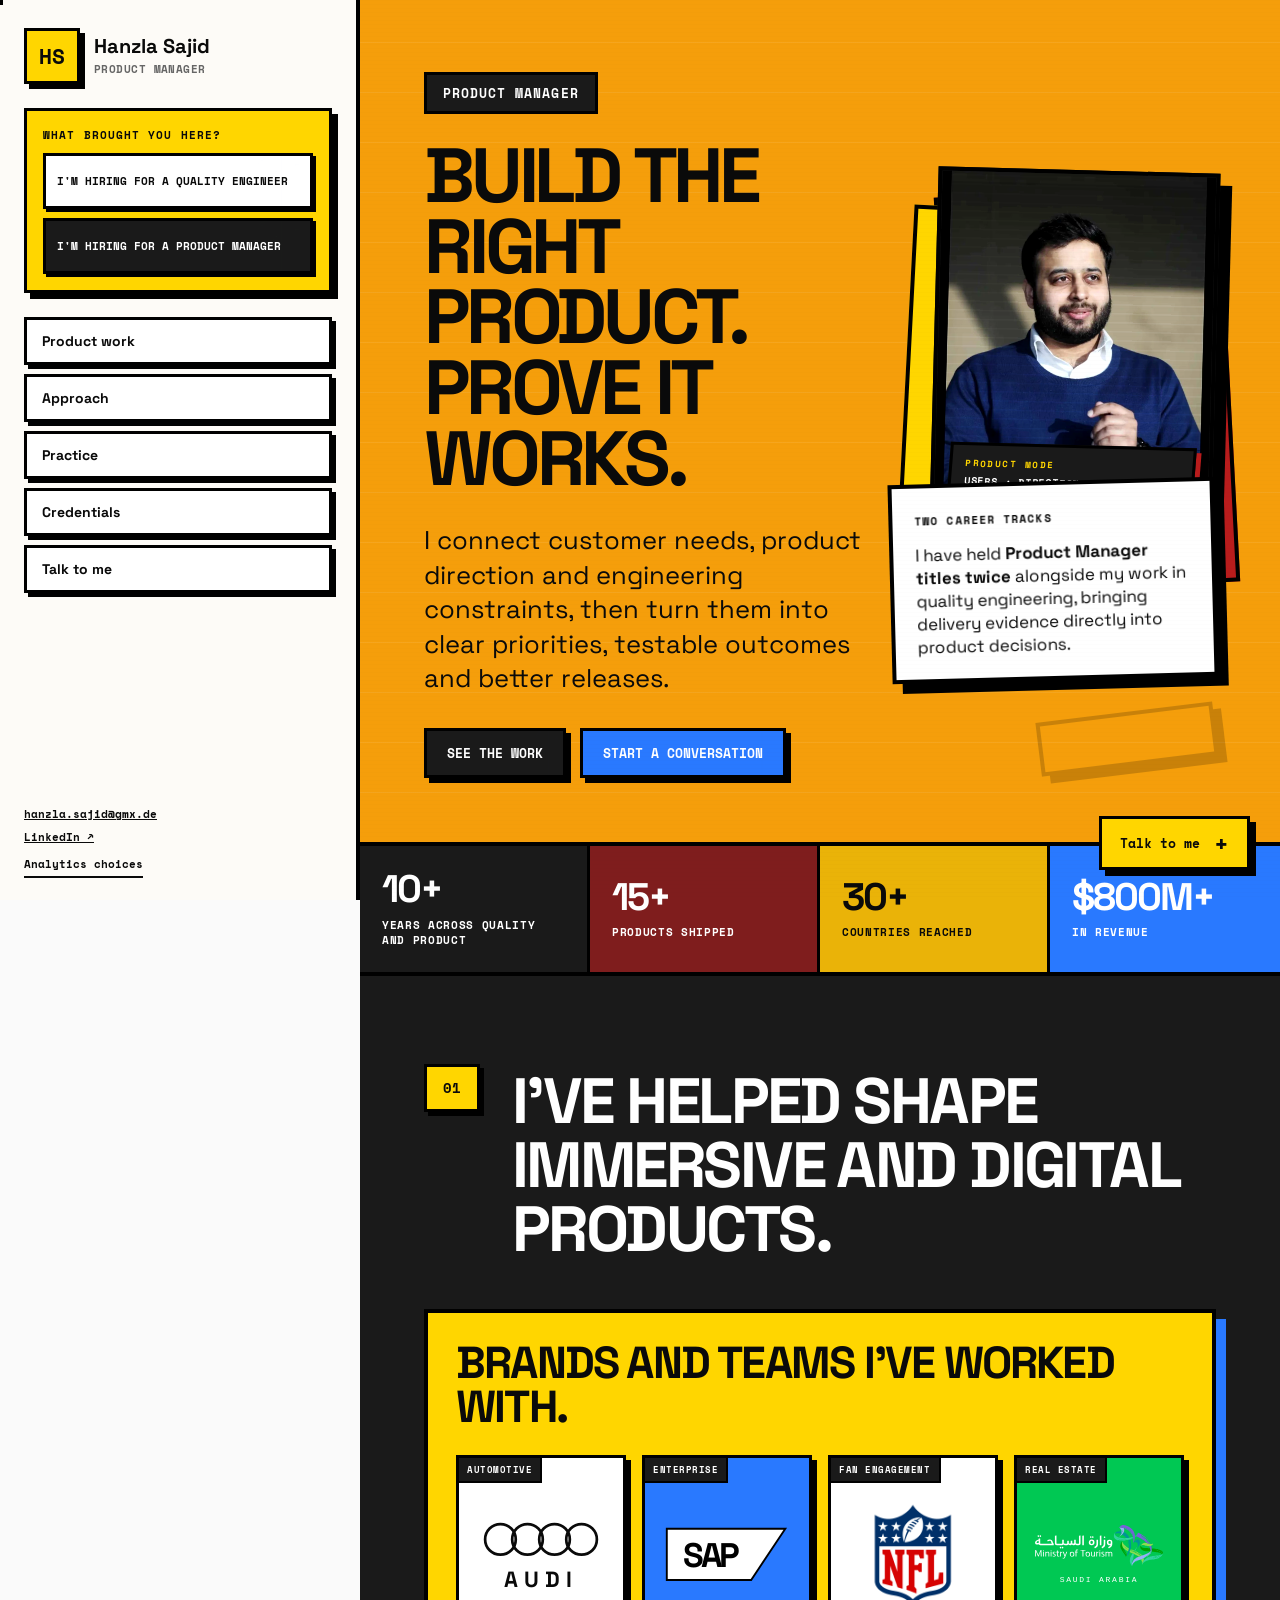
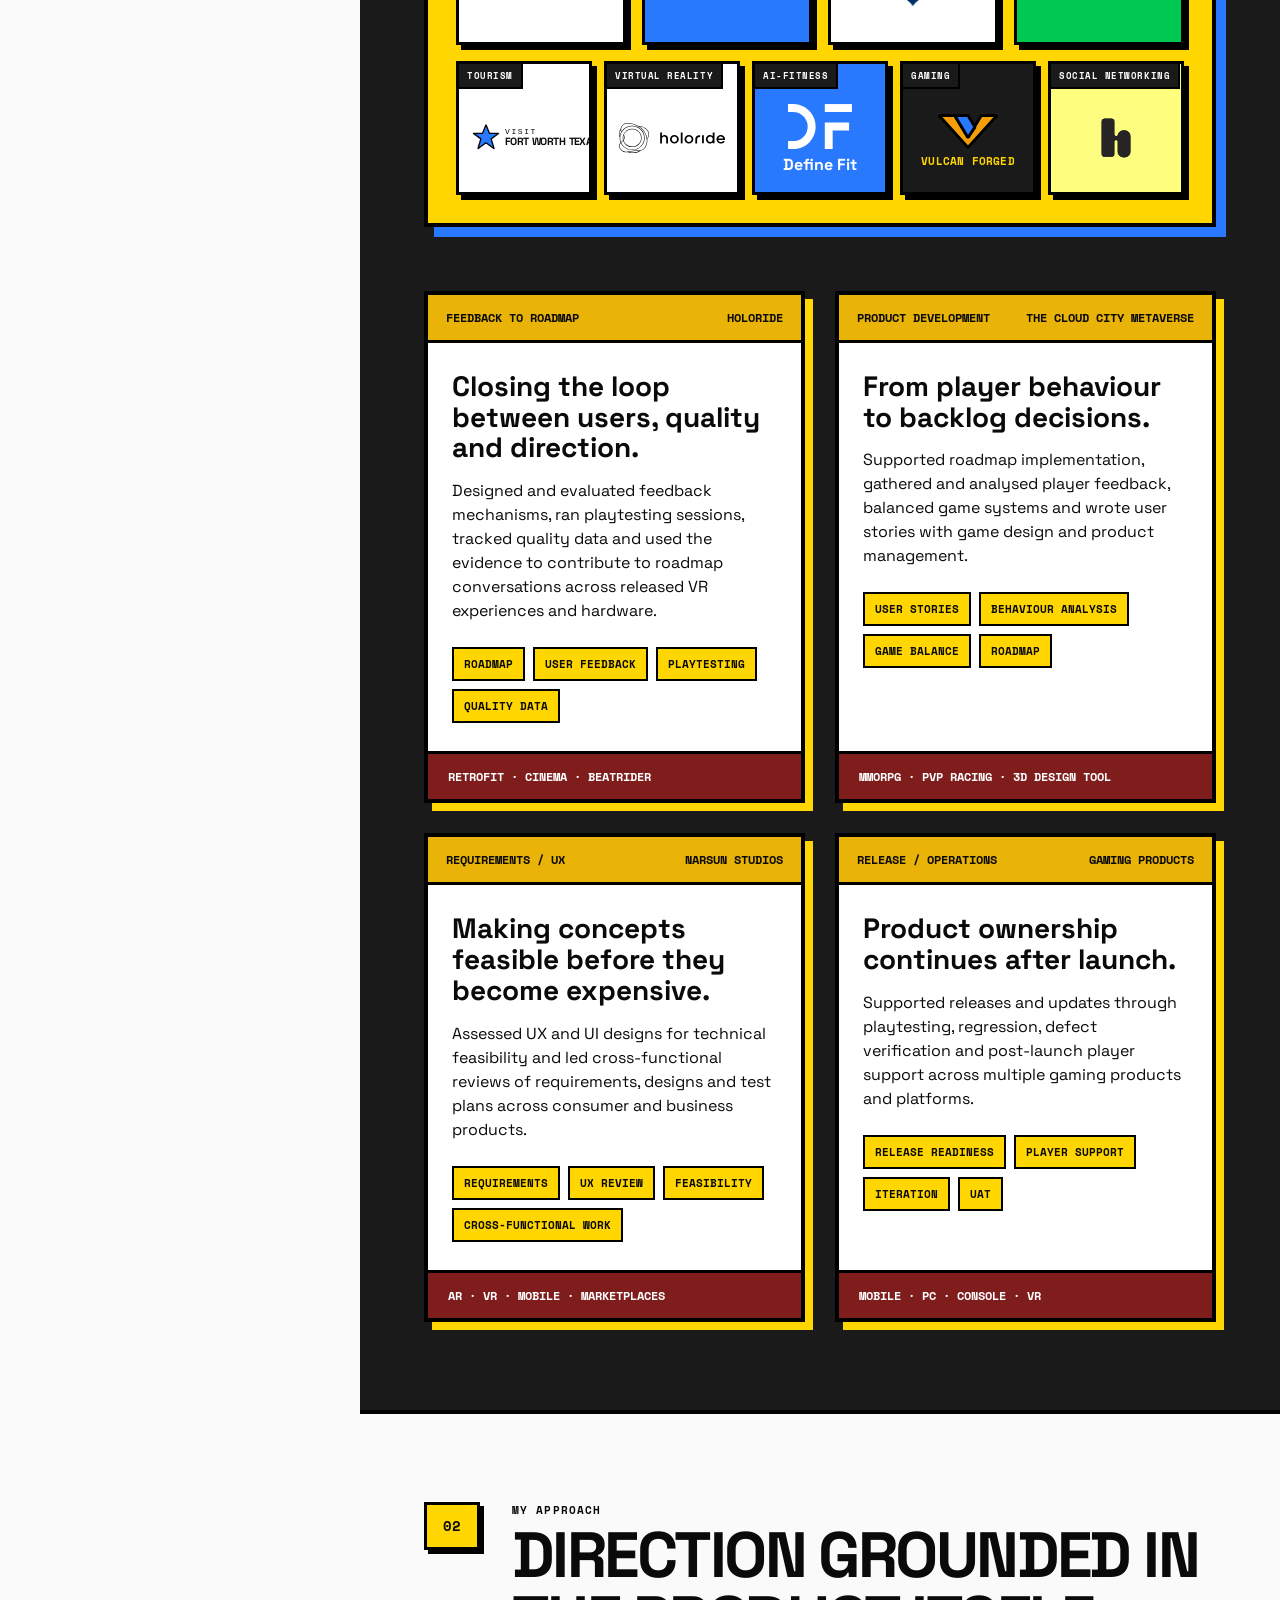
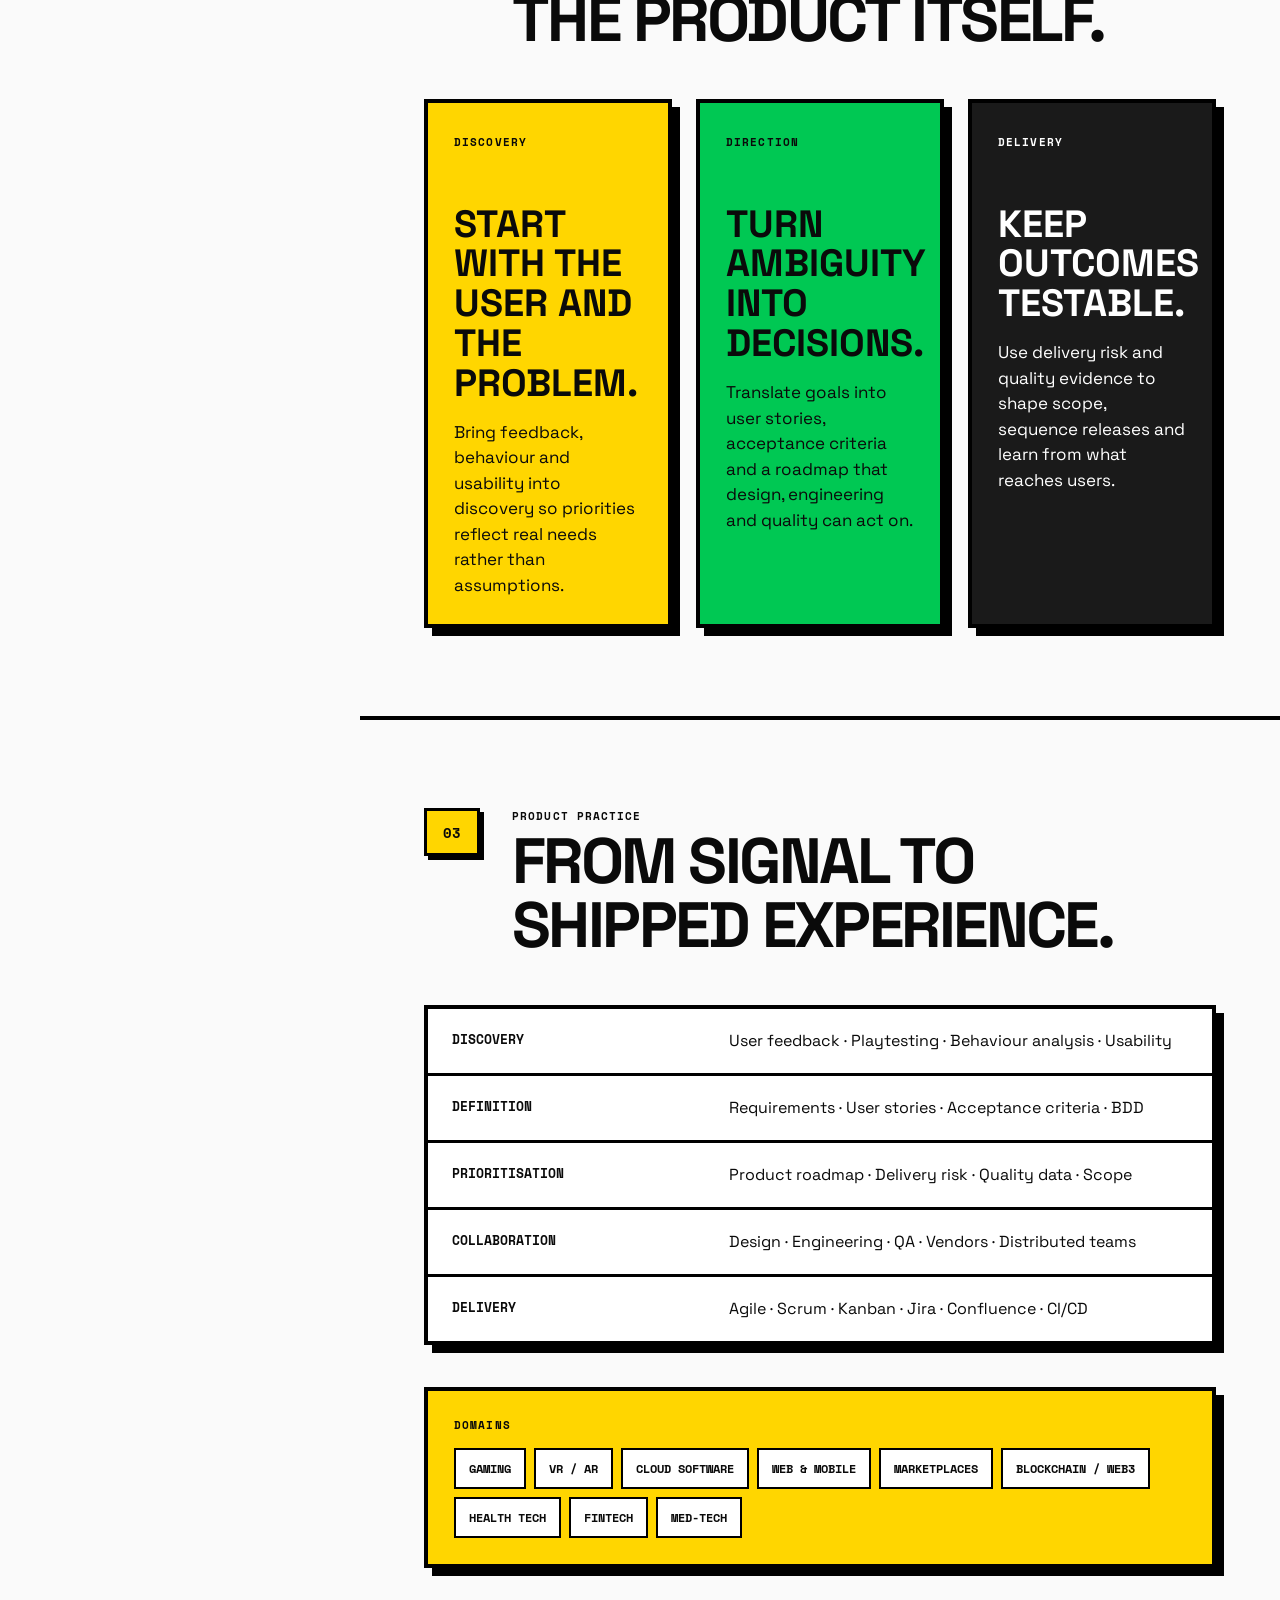
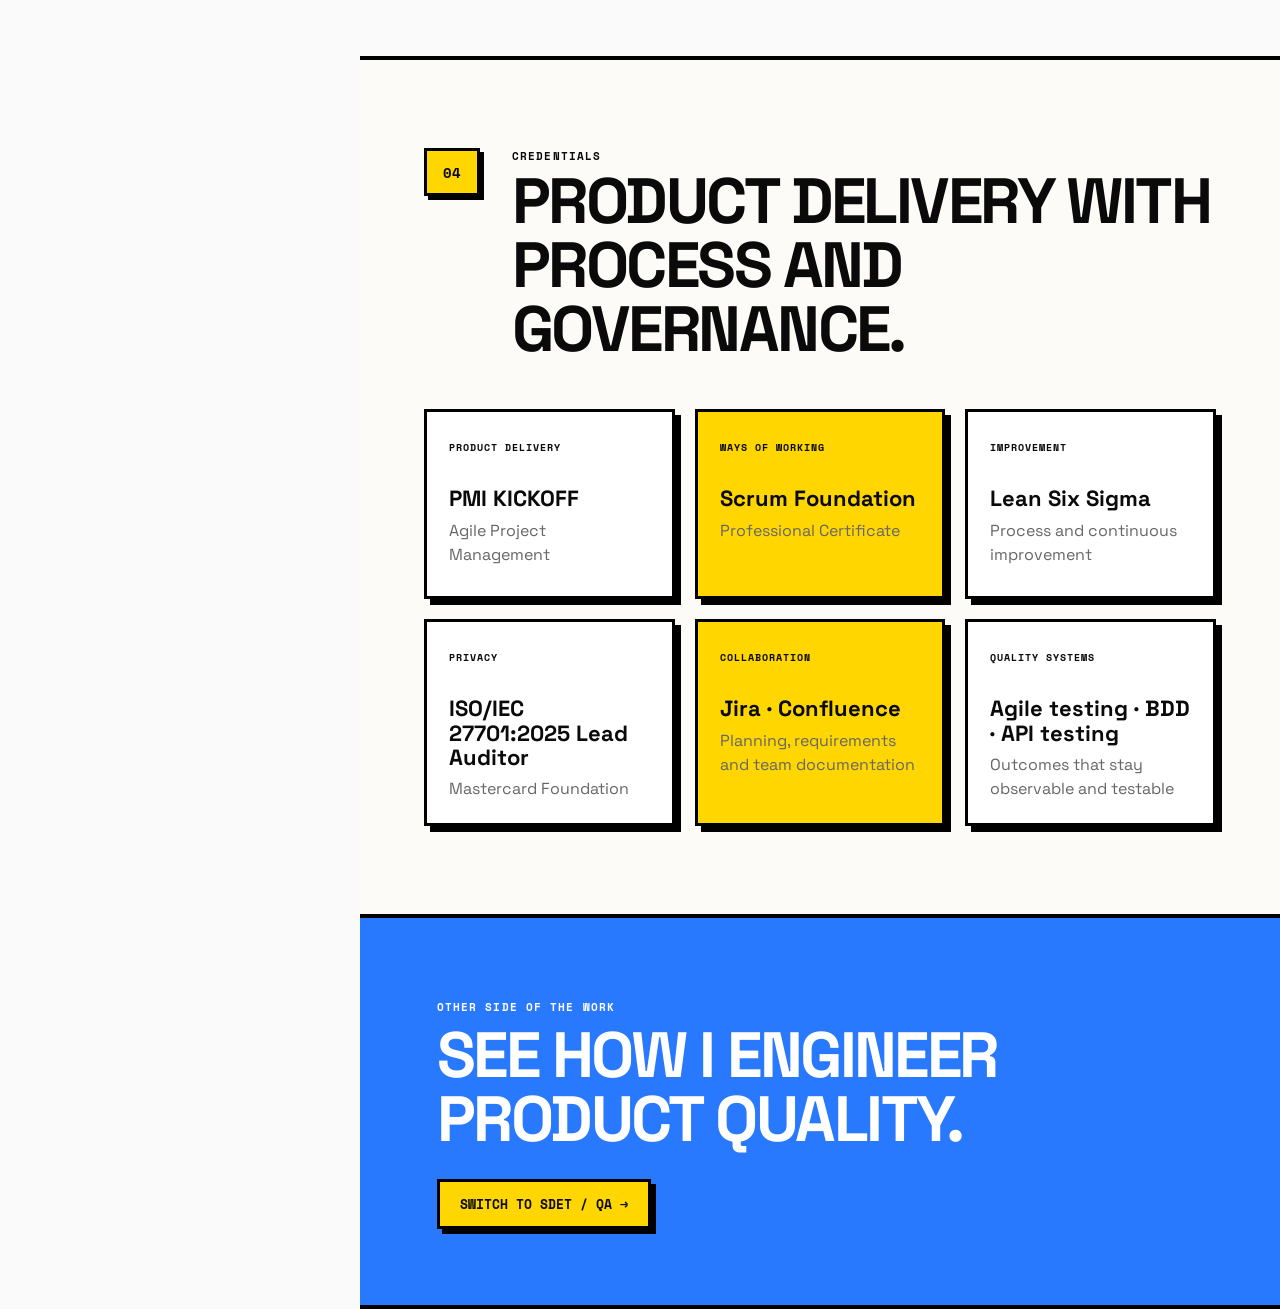
==== commit 11380d42: "Update brand category labels" ====
--- a/product/index.html
+++ b/product/index.html
@@ -111,7 +111,7 @@
             <span class="brand-logo brand-logo-nfl"><img src="../assets/brands/nfl.png" alt="NFL"></span>
           </li>
           <li class="brand-tile brand-tile-ministry">
-            <span class="brand-tile-label">Tourism</span>
+            <span class="brand-tile-label">Real Estate</span>
             <span class="brand-logo brand-logo-ministry" aria-label="Ministry of Tourism, Saudi Arabia">
               <img src="../assets/brands/ministry-tourism-sa.svg" alt="Ministry of Tourism">
               <small>Saudi Arabia</small>
@@ -119,7 +119,7 @@
           </li>
         </ul>
         <ul class="brand-grid brand-grid-supporting" aria-label="Additional companies and studios">
-          <li class="brand-tile brand-tile-fort-worth"><span class="brand-tile-label">Destination</span><span class="brand-logo brand-logo-fort-worth" aria-label="Visit Fort Worth"><svg viewBox="0 0 70 70" role="img" aria-hidden="true"><path d="M35 4l8 20h22L47 37l7 23-19-14-19 14 7-23L5 24h22z"></path></svg><span><small>VISIT</small><strong>FORT WORTH TEXAS</strong></span></span></li>
+          <li class="brand-tile brand-tile-fort-worth"><span class="brand-tile-label">Tourism</span><span class="brand-logo brand-logo-fort-worth" aria-label="Visit Fort Worth"><svg viewBox="0 0 70 70" role="img" aria-hidden="true"><path d="M35 4l8 20h22L47 37l7 23-19-14-19 14 7-23L5 24h22z"></path></svg><span><small>VISIT</small><strong>FORT WORTH TEXAS</strong></span></span></li>
           <li class="brand-tile brand-tile-holoride"><span class="brand-tile-label">Virtual Reality</span><span class="brand-logo brand-logo-asset"><img src="../assets/brands/holoride.svg" alt="holoride"></span></li>
           <li class="brand-tile brand-tile-define"><span class="brand-tile-label">AI-Fitness</span><span class="brand-logo brand-logo-asset"><img src="../assets/brands/define-fit.svg" alt="Define Fit"><strong class="brand-name">Define Fit</strong></span></li>
           <li class="brand-tile brand-tile-vulcan"><span class="brand-tile-label">Gaming</span><span class="brand-logo brand-lockup" role="img" aria-label="Vulcan Forged"><svg class="brand-symbol-vulcan" viewBox="0 0 120 76" aria-hidden="true"><path d="M10 13h27l23 38L83 13h27L60 68z"></path><path d="M37 13h23l12 20-12 18z"></path></svg><strong>Vulcan Forged</strong></span></li>
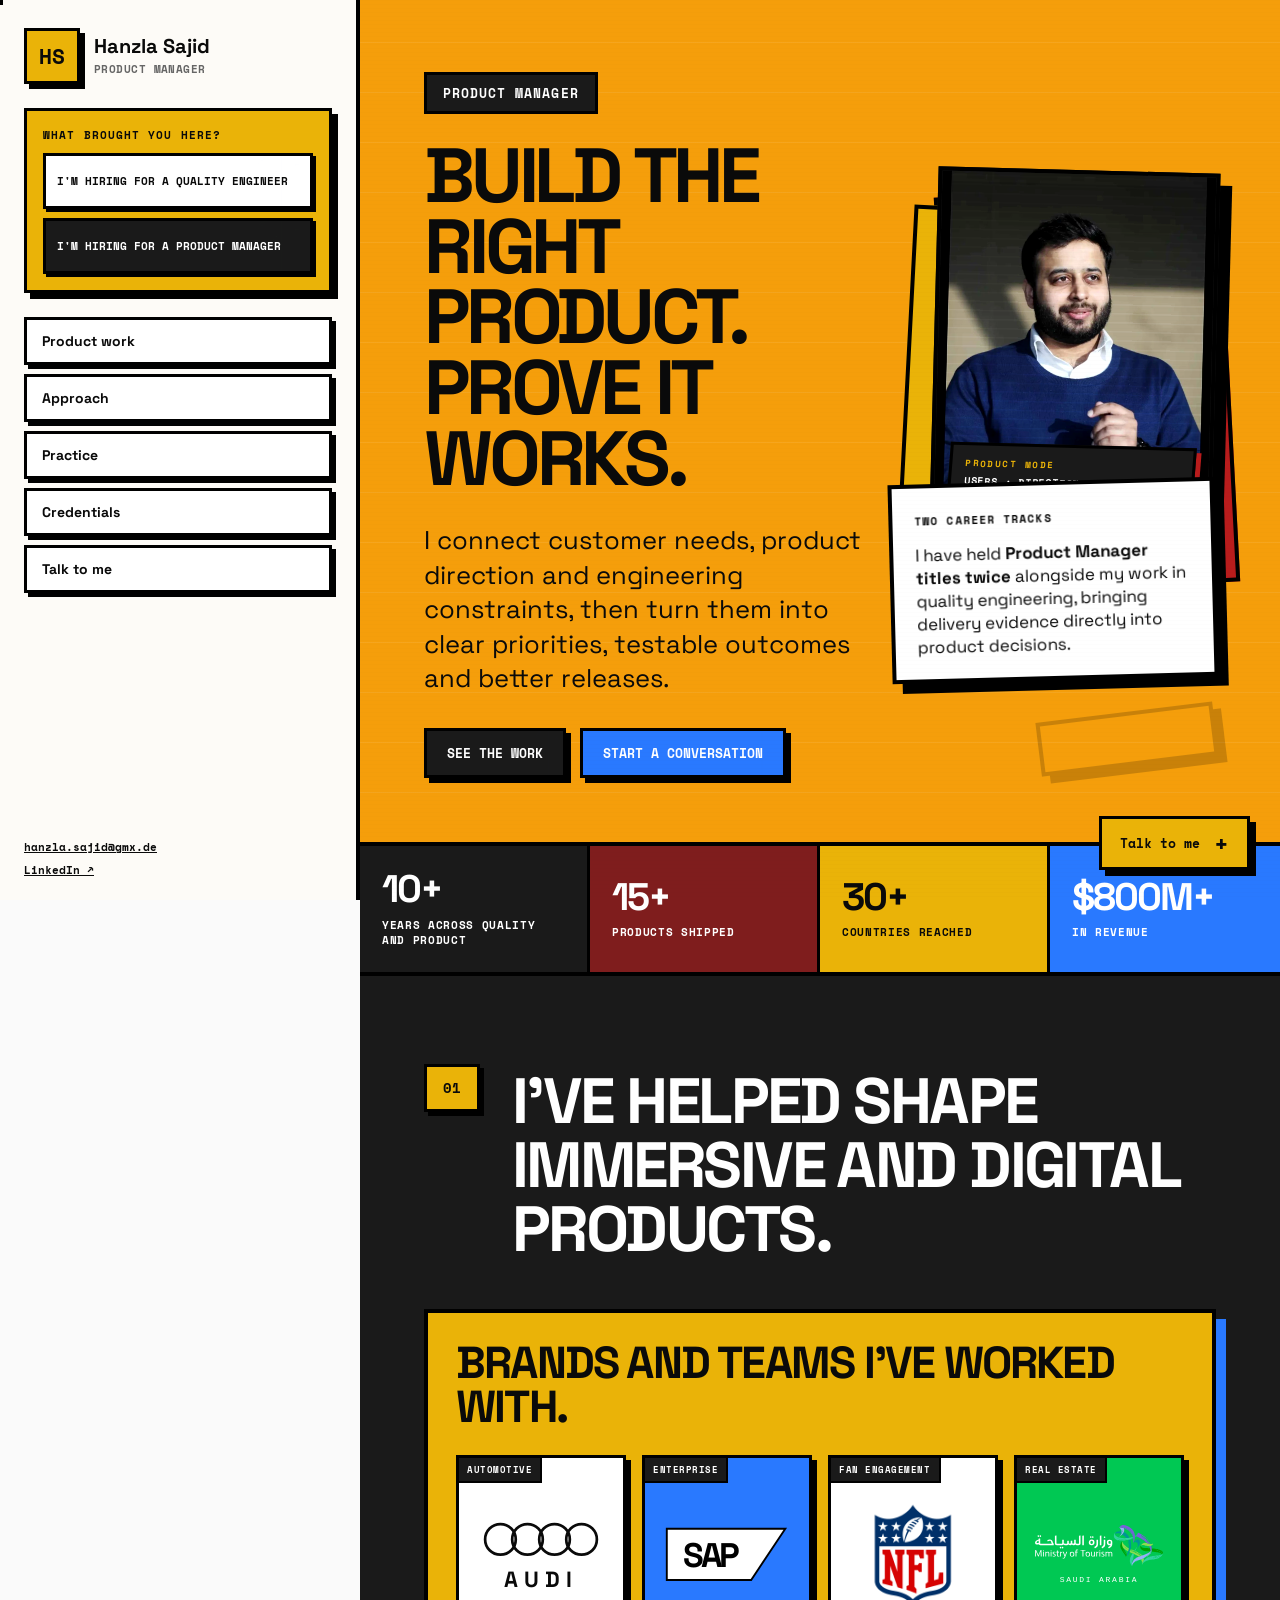
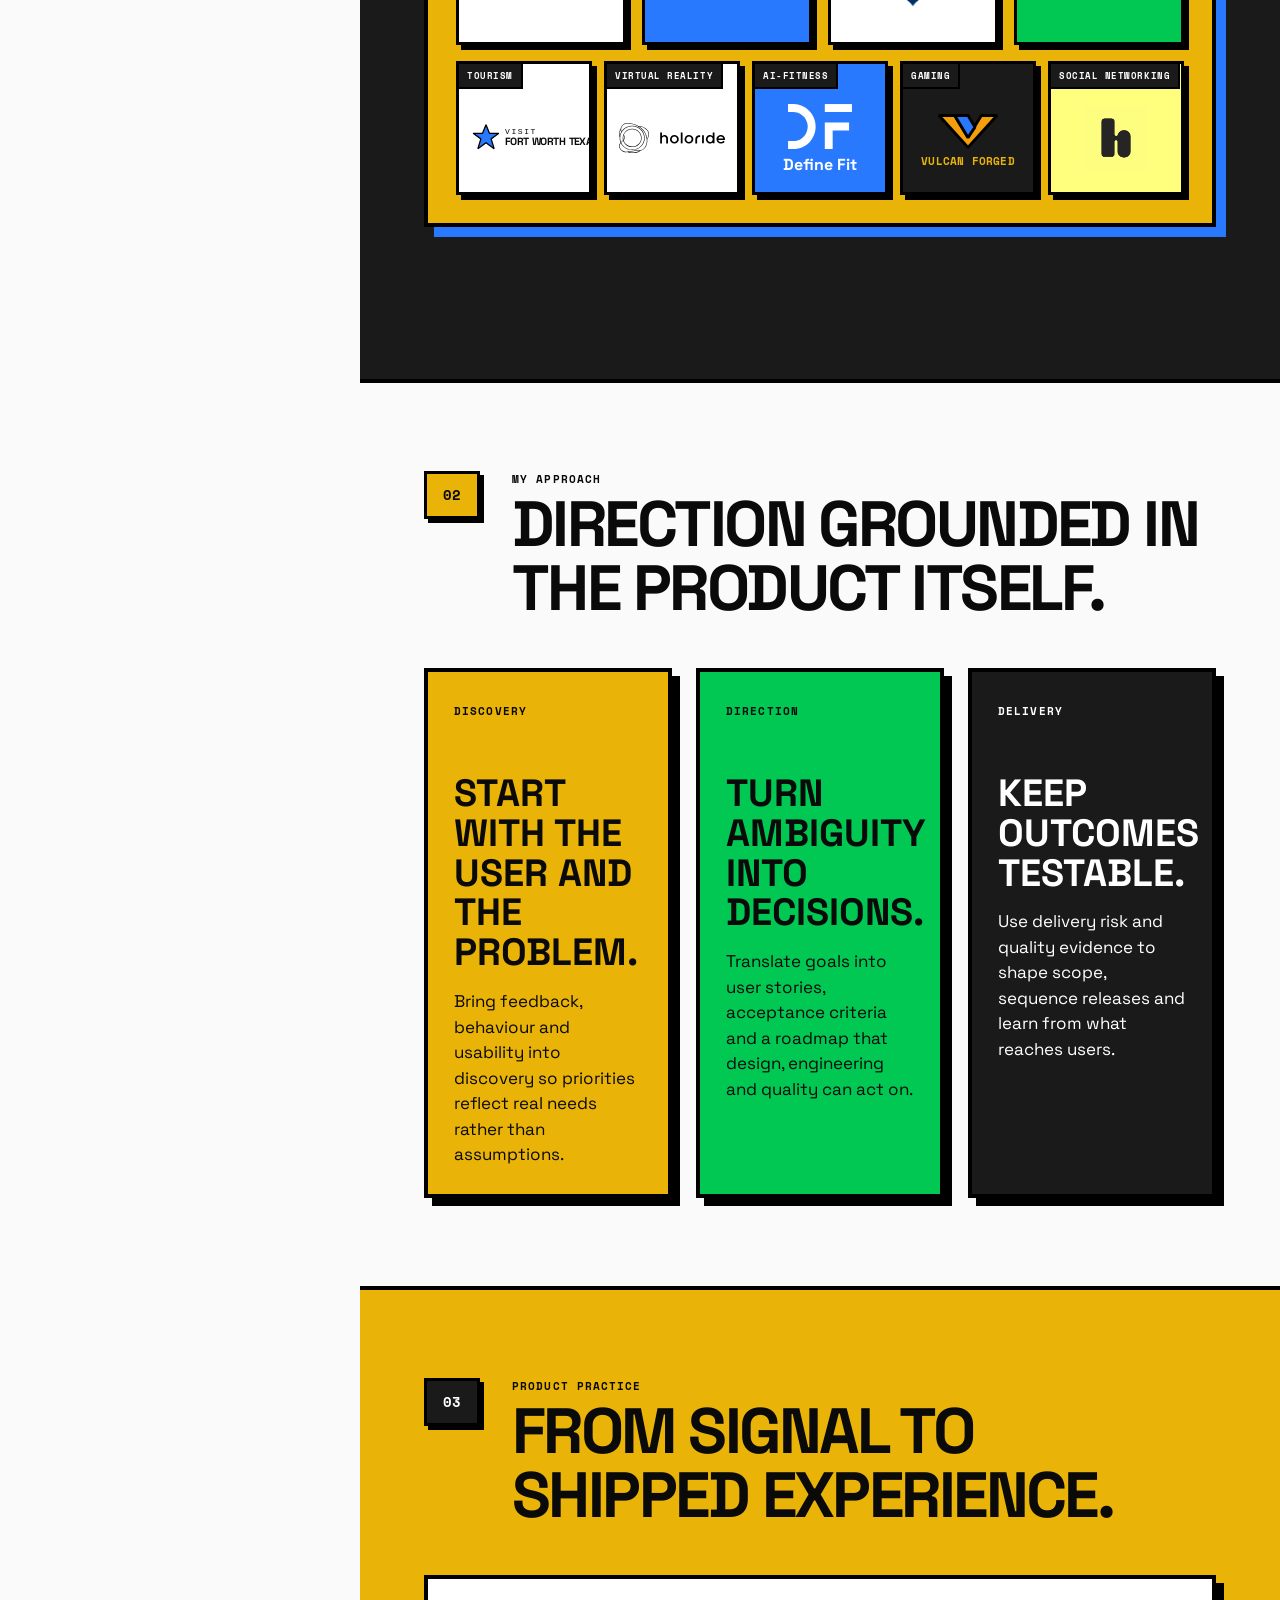
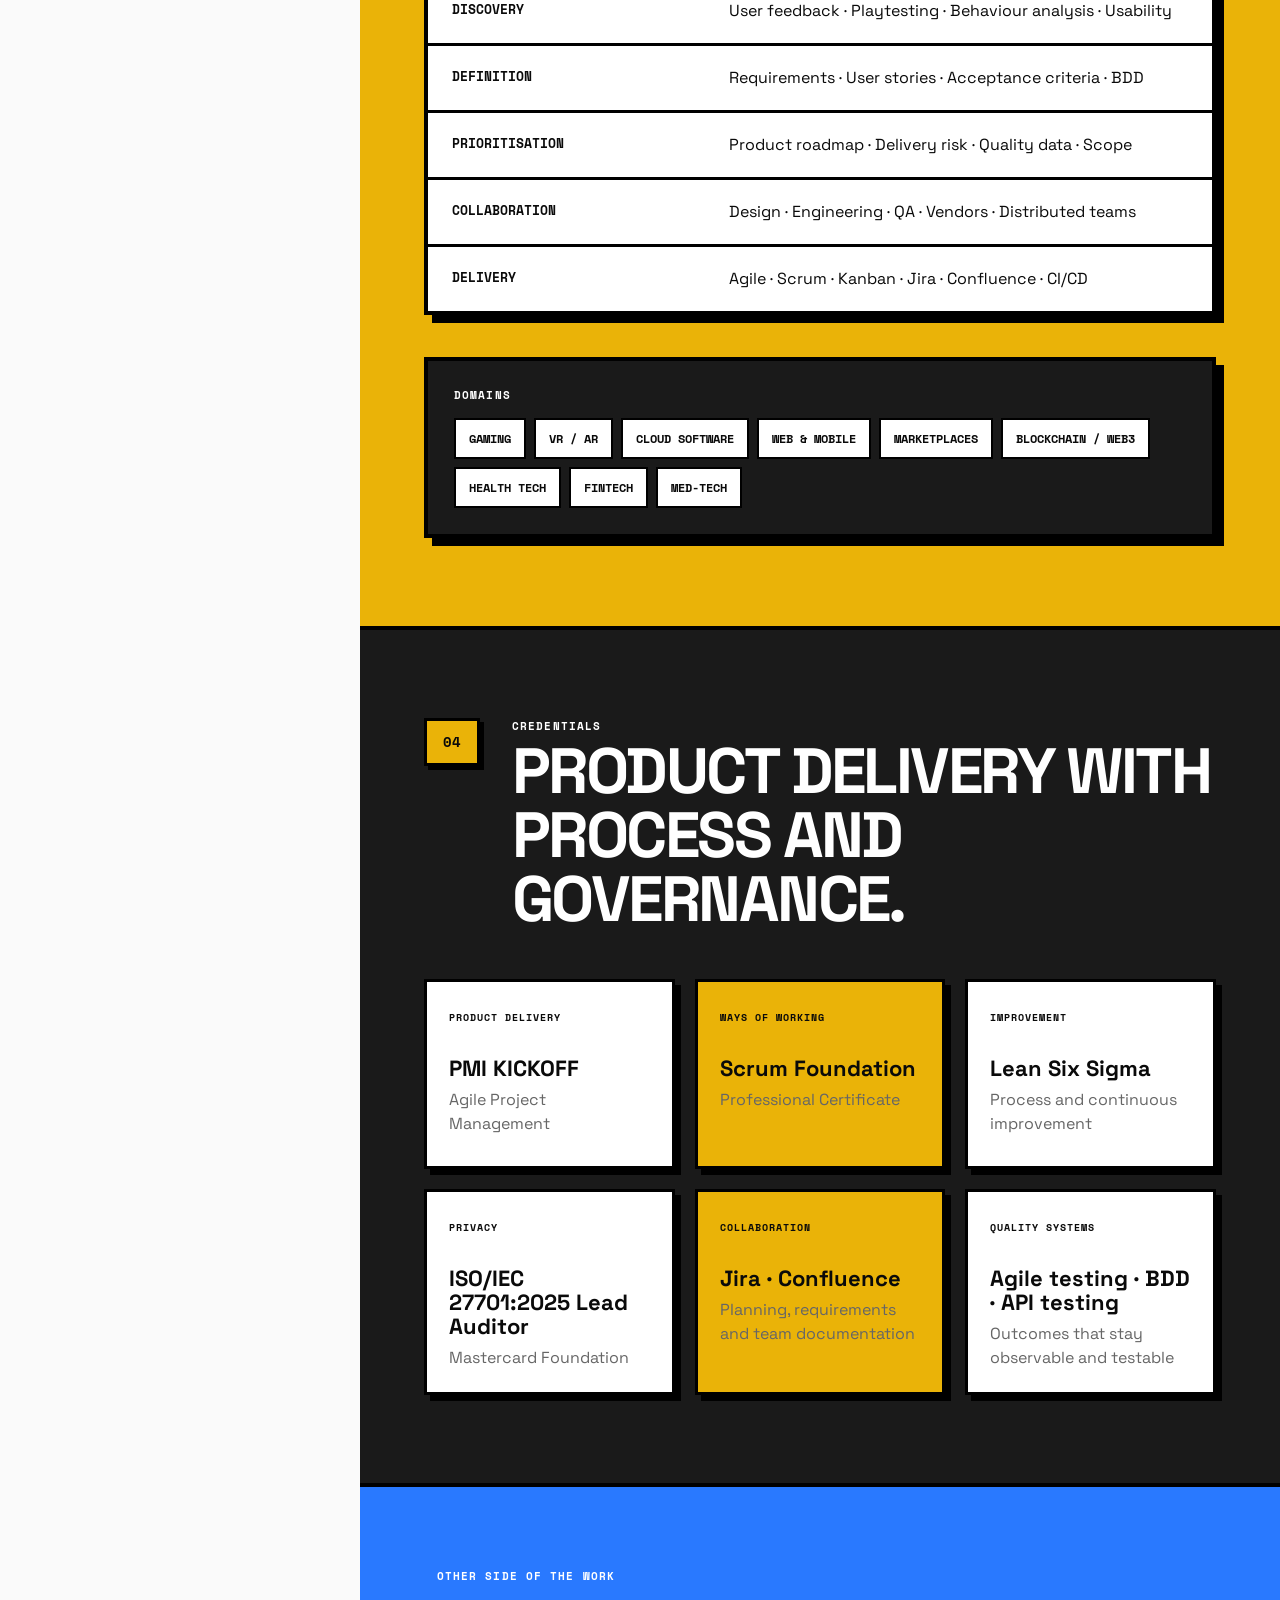
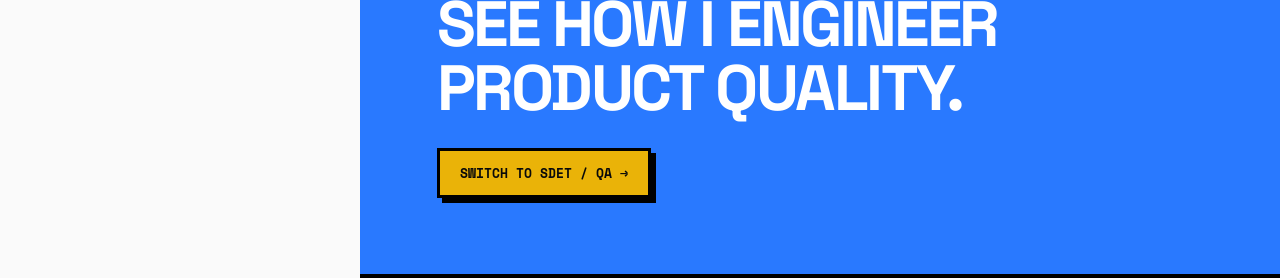
==== commit d7fde920: "Refine portfolio sections and toolkit" ====
--- a/product/index.html
+++ b/product/index.html
@@ -9,9 +9,9 @@
   <link rel="preconnect" href="https://fonts.googleapis.com">
   <link rel="preconnect" href="https://fonts.gstatic.com" crossorigin>
   <link href="https://fonts.googleapis.com/css2?family=Space+Grotesk:wght@400;600;700&family=Space+Mono:wght@400;700&display=swap" rel="stylesheet">
-  <link rel="stylesheet" href="../css/site.css?v=20261029-brand-grid3">
+  <link rel="stylesheet" href="../css/site.css?v=20261029-toolkit-layout">
   <script src="../js/analytics-config.js"></script>
-  <script src="../js/site.js?v=20261029-brands" defer></script>
+  <script src="../js/site.js?v=20261029-toolkit-layout" defer></script>
 </head>
 <body data-mode="product">
   <a class="skip-link" href="#main">Skip to content</a>
@@ -42,7 +42,6 @@
     <div class="nav-footer">
       <a href="mailto:hanzla.sajid@gmx.de">hanzla.sajid@gmx.de</a>
       <a href="https://www.linkedin.com/in/hanzlasajid" target="_blank" rel="noreferrer">LinkedIn ↗</a>
-      <button type="button" data-analytics-settings>Analytics choices</button>
     </div>
   </aside>
 
@@ -125,44 +124,6 @@
           <li class="brand-tile brand-tile-vulcan"><span class="brand-tile-label">Gaming</span><span class="brand-logo brand-lockup" role="img" aria-label="Vulcan Forged"><svg class="brand-symbol-vulcan" viewBox="0 0 120 76" aria-hidden="true"><path d="M10 13h27l23 38L83 13h27L60 68z"></path><path d="M37 13h23l12 20-12 18z"></path></svg><strong>Vulcan Forged</strong></span></li>
           <li class="brand-tile brand-tile-holi"><span class="brand-tile-label">Social Networking</span><span class="brand-logo brand-logo-asset"><img src="../assets/brands/holi.png" alt="holi.social"></span></li>
         </ul>
-      </div>
-      <div class="case-grid">
-        <article class="case-card">
-          <header><span>FEEDBACK TO ROADMAP</span><strong>holoride</strong></header>
-          <div class="case-body">
-            <h3>Closing the loop between users, quality and direction.</h3>
-            <p>Designed and evaluated feedback mechanisms, ran playtesting sessions, tracked quality data and used the evidence to contribute to roadmap conversations across released VR experiences and hardware.</p>
-            <ul class="tag-list"><li>Roadmap</li><li>User feedback</li><li>Playtesting</li><li>Quality data</li></ul>
-          </div>
-          <footer>Retrofit · Cinema · BeatRider</footer>
-        </article>
-        <article class="case-card">
-          <header><span>PRODUCT DEVELOPMENT</span><strong>The Cloud City Metaverse</strong></header>
-          <div class="case-body">
-            <h3>From player behaviour to backlog decisions.</h3>
-            <p>Supported roadmap implementation, gathered and analysed player feedback, balanced game systems and wrote user stories with game design and product management.</p>
-            <ul class="tag-list"><li>User stories</li><li>Behaviour analysis</li><li>Game balance</li><li>Roadmap</li></ul>
-          </div>
-          <footer>MMORPG · PvP racing · 3D design tool</footer>
-        </article>
-        <article class="case-card">
-          <header><span>REQUIREMENTS / UX</span><strong>Narsun Studios</strong></header>
-          <div class="case-body">
-            <h3>Making concepts feasible before they become expensive.</h3>
-            <p>Assessed UX and UI designs for technical feasibility and led cross-functional reviews of requirements, designs and test plans across consumer and business products.</p>
-            <ul class="tag-list"><li>Requirements</li><li>UX review</li><li>Feasibility</li><li>Cross-functional work</li></ul>
-          </div>
-          <footer>AR · VR · Mobile · Marketplaces</footer>
-        </article>
-        <article class="case-card">
-          <header><span>RELEASE / OPERATIONS</span><strong>Gaming products</strong></header>
-          <div class="case-body">
-            <h3>Product ownership continues after launch.</h3>
-            <p>Supported releases and updates through playtesting, regression, defect verification and post-launch player support across multiple gaming products and platforms.</p>
-            <ul class="tag-list"><li>Release readiness</li><li>Player support</li><li>Iteration</li><li>UAT</li></ul>
-          </div>
-          <footer>Mobile · PC · Console · VR</footer>
-        </article>
       </div>
     </section>
 
@@ -190,7 +151,7 @@
       </div>
     </section>
 
-    <section class="section" id="practice">
+    <section class="section section-yellow" id="practice">
       <div class="section-heading">
         <span class="section-number">03</span>
         <div><p class="eyebrow">Product practice</p><h2>From signal to shipped experience.</h2></div>
@@ -208,7 +169,7 @@
       </div>
     </section>
 
-    <section class="section section-cream" id="credentials">
+    <section class="section section-dark" id="credentials">
       <div class="section-heading">
         <span class="section-number">04</span>
         <div><p class="eyebrow">Credentials</p><h2>Product delivery with process and governance.</h2></div>
--- a/css/site.css
+++ b/css/site.css
@@ -3,8 +3,8 @@
   --border: #000;
   --paper: #fafafa;
   --cream: #fdfbf7;
-  --yellow: #ffd600;
-  --mustard: #eab308;
+  --yellow: #eab308;
+  --mustard: var(--yellow);
   --amber: #f59e0b;
   --orange: #f59e0b;
   --pink: #ff4081;
@@ -119,6 +119,8 @@
 .section { padding: 88px clamp(24px, 5vw, 72px); border-bottom: 4px solid #000; }
 .section-dark { color: #fff; background: var(--dark); }
 .section-cream { background: var(--cream); }
+.section-yellow { background: var(--yellow); }
+.section-yellow .section-number { color: #fff; background: var(--dark); }
 .section-heading { display: grid; grid-template-columns: 68px 1fr; align-items: start; gap: 20px; margin-bottom: 48px; }
 .section-number { display: grid; place-items: center; width: 56px; height: 48px; background: var(--yellow); color: var(--ink); border: 3px solid #000; box-shadow: 4px 4px 0 #000; font: 700 14px "Space Mono", monospace; }
 .section-heading h2, .switch-banner h2 { max-width: 960px; margin: 5px 0 0; font-size: clamp(36px, 5vw, 72px); line-height: 1; letter-spacing: -.04em; text-transform: uppercase; }
@@ -191,15 +193,6 @@
 .brand-tile-holi { background: #ffff7d; }
 .brand-tile-holi .brand-logo-asset img { width: 70px; height: 70px; }
 
-.case-grid { display: grid; grid-template-columns: repeat(2, minmax(0, 1fr)); gap: 30px; }
-.case-card { display: flex; flex-direction: column; min-height: 460px; color: var(--ink); background: #fff; border: 4px solid #000; box-shadow: 8px 8px 0 var(--yellow); transition: transform .16s ease, box-shadow .16s ease; }
-.case-card:hover { transform: translate(-2px, -2px); box-shadow: 11px 11px 0 var(--yellow); }
-.case-card header { padding: 14px 18px; display: flex; justify-content: space-between; gap: 20px; background: var(--mustard); border-bottom: 3px solid #000; font: 700 12px "Space Mono", monospace; text-transform: uppercase; }
-.case-card header strong { text-align: right; }
-.case-body { padding: 28px 24px; }
-.case-body h3 { margin: 0 0 16px; font-size: 28px; line-height: 1.1; }
-.case-body p { margin: 0 0 24px; }
-.case-card footer { margin-top: auto; padding: 14px 20px; color: #fff; background: var(--maroon); border-top: 3px solid #000; font: 700 12px "Space Mono", monospace; text-transform: uppercase; }
 .tag-list { display: flex; flex-wrap: wrap; gap: 8px; margin: 0; padding: 0; list-style: none; }
 .tag-list li { padding: 7px 10px; background: var(--yellow); border: 2px solid #000; font: 700 11px "Space Mono", monospace; text-transform: uppercase; }
 
@@ -210,9 +203,16 @@
 .domain-block { margin-top: 42px; padding: 26px; background: var(--yellow); border: 4px solid #000; box-shadow: 8px 8px 0 #000; }
 .domain-block .eyebrow { margin-bottom: 15px; }
 .tag-list-large li { padding: 10px 13px; background: #fff; font-size: 12px; }
+.section-yellow .domain-block { color: #fff; background: var(--dark); }
+.section-yellow .tag-list-large li { color: var(--ink); }
+.toolkit-block { display: grid; grid-template-columns: repeat(2, minmax(0, 1fr)); gap: 20px; }
+.toolkit-group { min-width: 0; padding: 26px; color: #fff; background: var(--dark); border: 4px solid #000; box-shadow: 8px 8px 0 #000; }
+.toolkit-group-centered { width: calc(50% - 10px); grid-column: 1 / -1; justify-self: center; }
+.toolkit-group .eyebrow { margin-bottom: 15px; color: var(--yellow); }
+.toolkit-group .tag-list-large li { flex: 1 1 100px; max-width: 150px; text-align: center; }
 
 .credential-grid { display: grid; grid-template-columns: repeat(3, minmax(0, 1fr)); gap: 20px; }
-.credential-grid article { min-height: 190px; padding: 22px; background: #fff; border: 3px solid #000; box-shadow: 6px 6px 0 #000; }
+.credential-grid article { min-height: 190px; padding: 22px; color: var(--ink); background: #fff; border: 3px solid #000; box-shadow: 6px 6px 0 #000; }
 .credential-grid article:nth-child(3n + 2) { background: var(--yellow); }
 .credential-grid span { font: 700 10px "Space Mono", monospace; letter-spacing: .1em; }
 .credential-grid h3 { margin: 28px 0 8px; font-size: 22px; line-height: 1.1; }
@@ -294,12 +294,6 @@
 .section-dark .reveal-item { transform: translateY(54px) rotate(-1deg); }
 .section-dark .reveal-item.is-revealed { transform: translateY(0) rotate(0); }
 
-.case-card header span { position: relative; }
-.case-card header span::after { content: ""; position: absolute; left: 0; right: 100%; bottom: -5px; height: 3px; background: #000; transition: right .3s ease; }
-.case-card:hover header span::after { right: 0; }
-.case-card .tag-list li { transition: transform .16s ease, background-color .16s ease; }
-.case-card:hover .tag-list li { animation: tag-pop .42s cubic-bezier(.2,.9,.25,1) both; animation-delay: calc(var(--tag-index, 0) * 55ms); }
-
 .band-list > div { position: relative; overflow: hidden; transition: padding-left .22s ease, background-color .22s ease; }
 .band-list > div::before { content: ""; position: absolute; inset: 0 auto 0 0; width: 0; background: var(--yellow); transition: width .22s ease; }
 .band-list > div:hover { padding-left: 34px; }
@@ -307,8 +301,10 @@
 .band-list > div > * { position: relative; }
 
 .credential-grid article { transition: transform .2s ease, box-shadow .2s ease, background-color .2s ease; }
-.credential-grid article:hover { transform: translate(-3px, -3px) rotate(-.5deg); box-shadow: 10px 10px 0 #000; background: var(--green); }
-.credential-grid article:nth-child(3n + 2):hover { background: var(--amber); }
+.credential-grid article:hover { color: var(--ink); transform: translate(-3px, -3px) rotate(-.5deg); box-shadow: 10px 10px 0 #000; background: var(--green); }
+.credential-grid article:hover p { color: var(--ink); }
+.credential-grid article:nth-child(3n + 2):hover { color: #fff; background: var(--blue); }
+.credential-grid article:nth-child(3n + 2):hover p { color: #fff; }
 
 .contact-fab b { animation: plus-spin 4.2s linear infinite; }
 .contact-fab::before, .contact-fab::after { content: "Talk to me +"; position: absolute; inset: 0; z-index: -1; display: flex; align-items: center; justify-content: center; padding: 10px 18px; pointer-events: none; border: 3px solid #000; white-space: nowrap; color: #000; font: 700 13px "Space Mono", monospace; opacity: 0; }
@@ -399,7 +395,7 @@
   .section-heading { grid-template-columns: 52px 1fr; gap: 13px; }
   .section-number { width: 44px; height: 40px; }
   .section-heading h2, .switch-banner h2 { font-size: clamp(34px, 11vw, 56px); }
-  .card-grid-3, .case-grid, .credential-grid { grid-template-columns: 1fr; }
+  .card-grid-3, .credential-grid { grid-template-columns: 1fr; }
   .brand-showcase { margin-bottom: 52px; padding: 18px; box-shadow: 7px 7px 0 var(--blue); }
   .brand-showcase-head { display: grid; align-items: start; margin-bottom: 20px; }
   .brand-showcase-note { max-width: none; }
@@ -408,6 +404,8 @@
   .brand-grid-supporting .brand-tile { min-height: 96px; }
   .brand-logo-ministry, .brand-logo-fort-worth { justify-content: center; }
   .brand-grid-supporting .brand-logo { width: min(100%, 250px); }
+  .toolkit-block { grid-template-columns: 1fr; }
+  .toolkit-group-centered { width: 100%; grid-column: auto; }
   .impact-strip > div { min-height: 112px; }
   .feature-card { min-height: 270px; }
   .switch-banner { padding: 62px 20px; }
@@ -430,7 +428,7 @@
 @media (prefers-reduced-motion: reduce) {
   html { scroll-behavior: auto; }
   *, *::before, *::after { animation: none !important; transition-duration: .01ms !important; }
-  .feature-card, .feature-card:nth-child(2), .feature-card:nth-child(3), .position-card, .feature-card:hover, .mode-link:hover, .button:hover, .brand-tile:hover, .case-card:hover, .contact-fab:hover, .back-to-top:hover { transform: none; }
+  .feature-card, .feature-card:nth-child(2), .feature-card:nth-child(3), .position-card, .feature-card:hover, .mode-link:hover, .button:hover, .brand-tile:hover, .contact-fab:hover, .back-to-top:hover { transform: none; }
   .hero-copy, .hero-badge, .hero h1, .hero-copy > p, .hero-actions, .hero-visual, .hero-visual::before, .hero-visual::after, .hero-portrait::after, .position-card, .hero::after, .contact-fab b, .contact-fab::after { animation: none; }
   .reveal-item { opacity: 1; transform: none; }
   .shift-stage { display: none; }
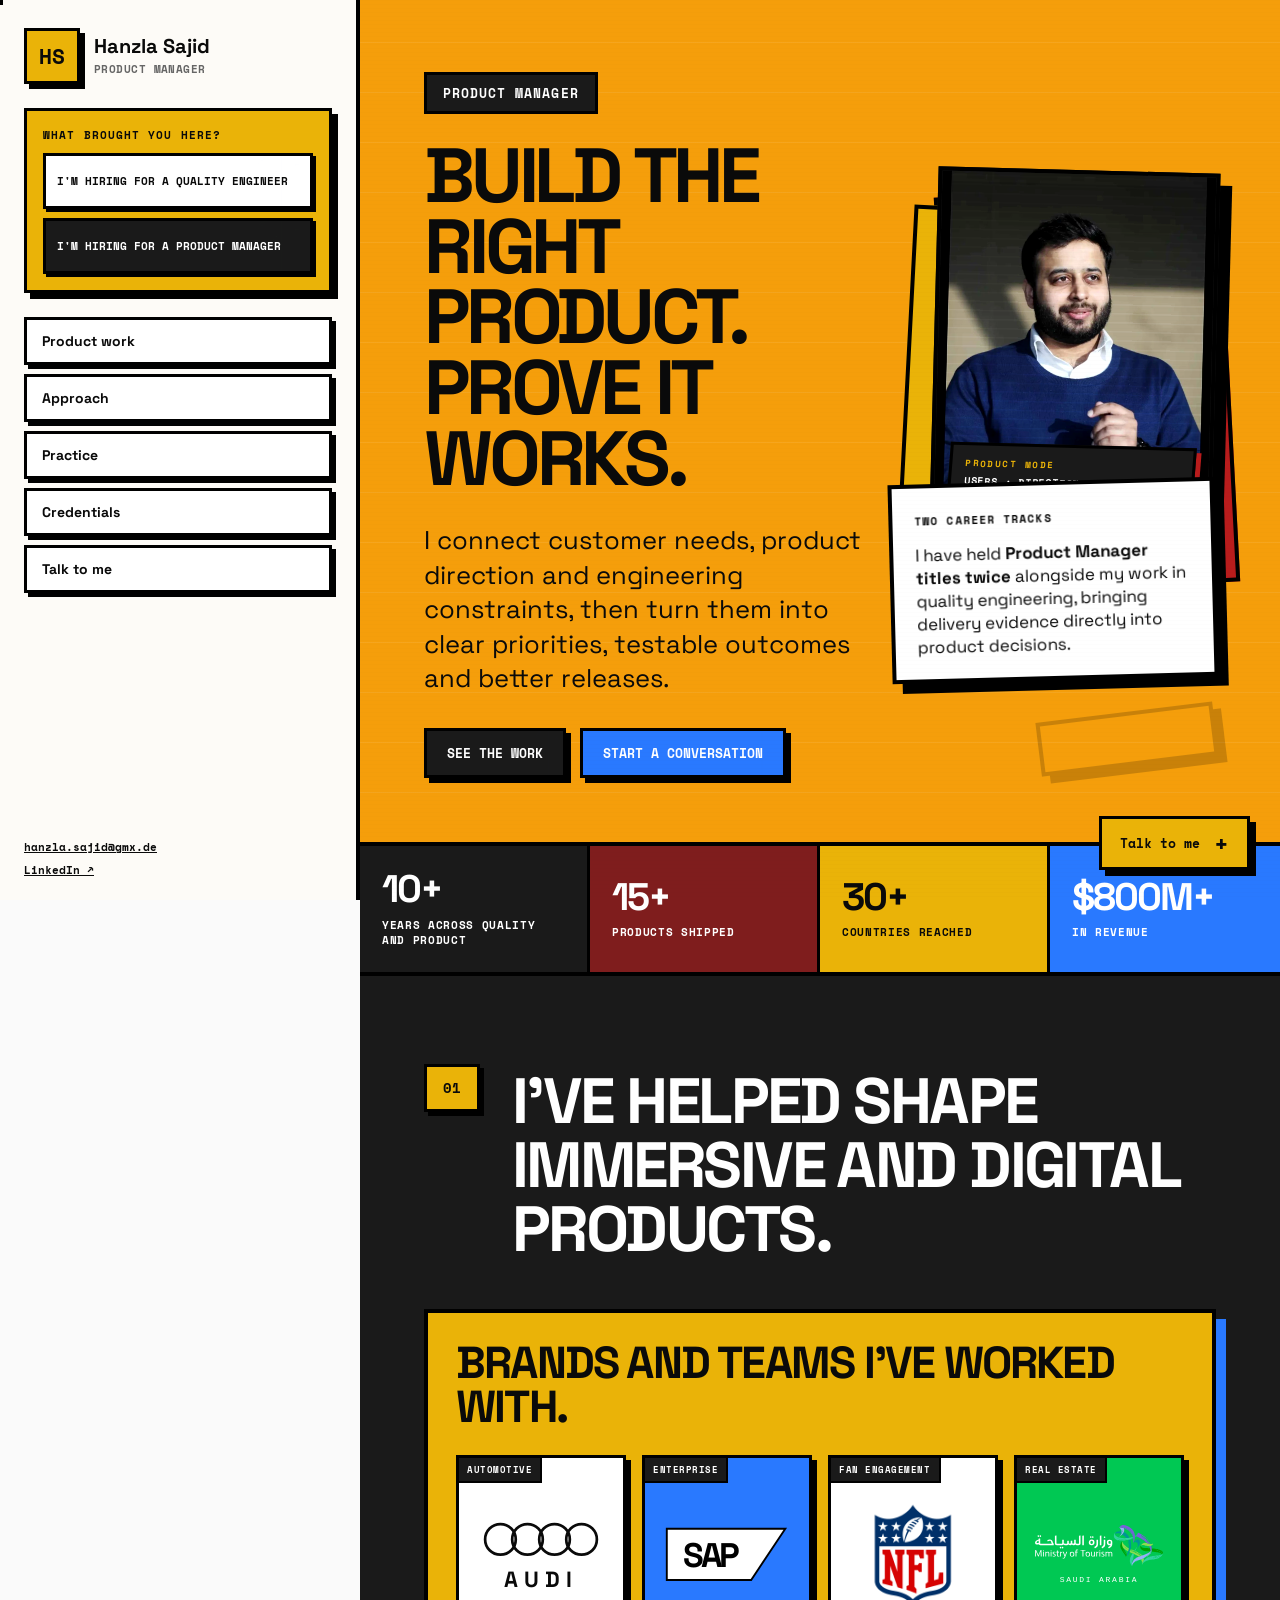
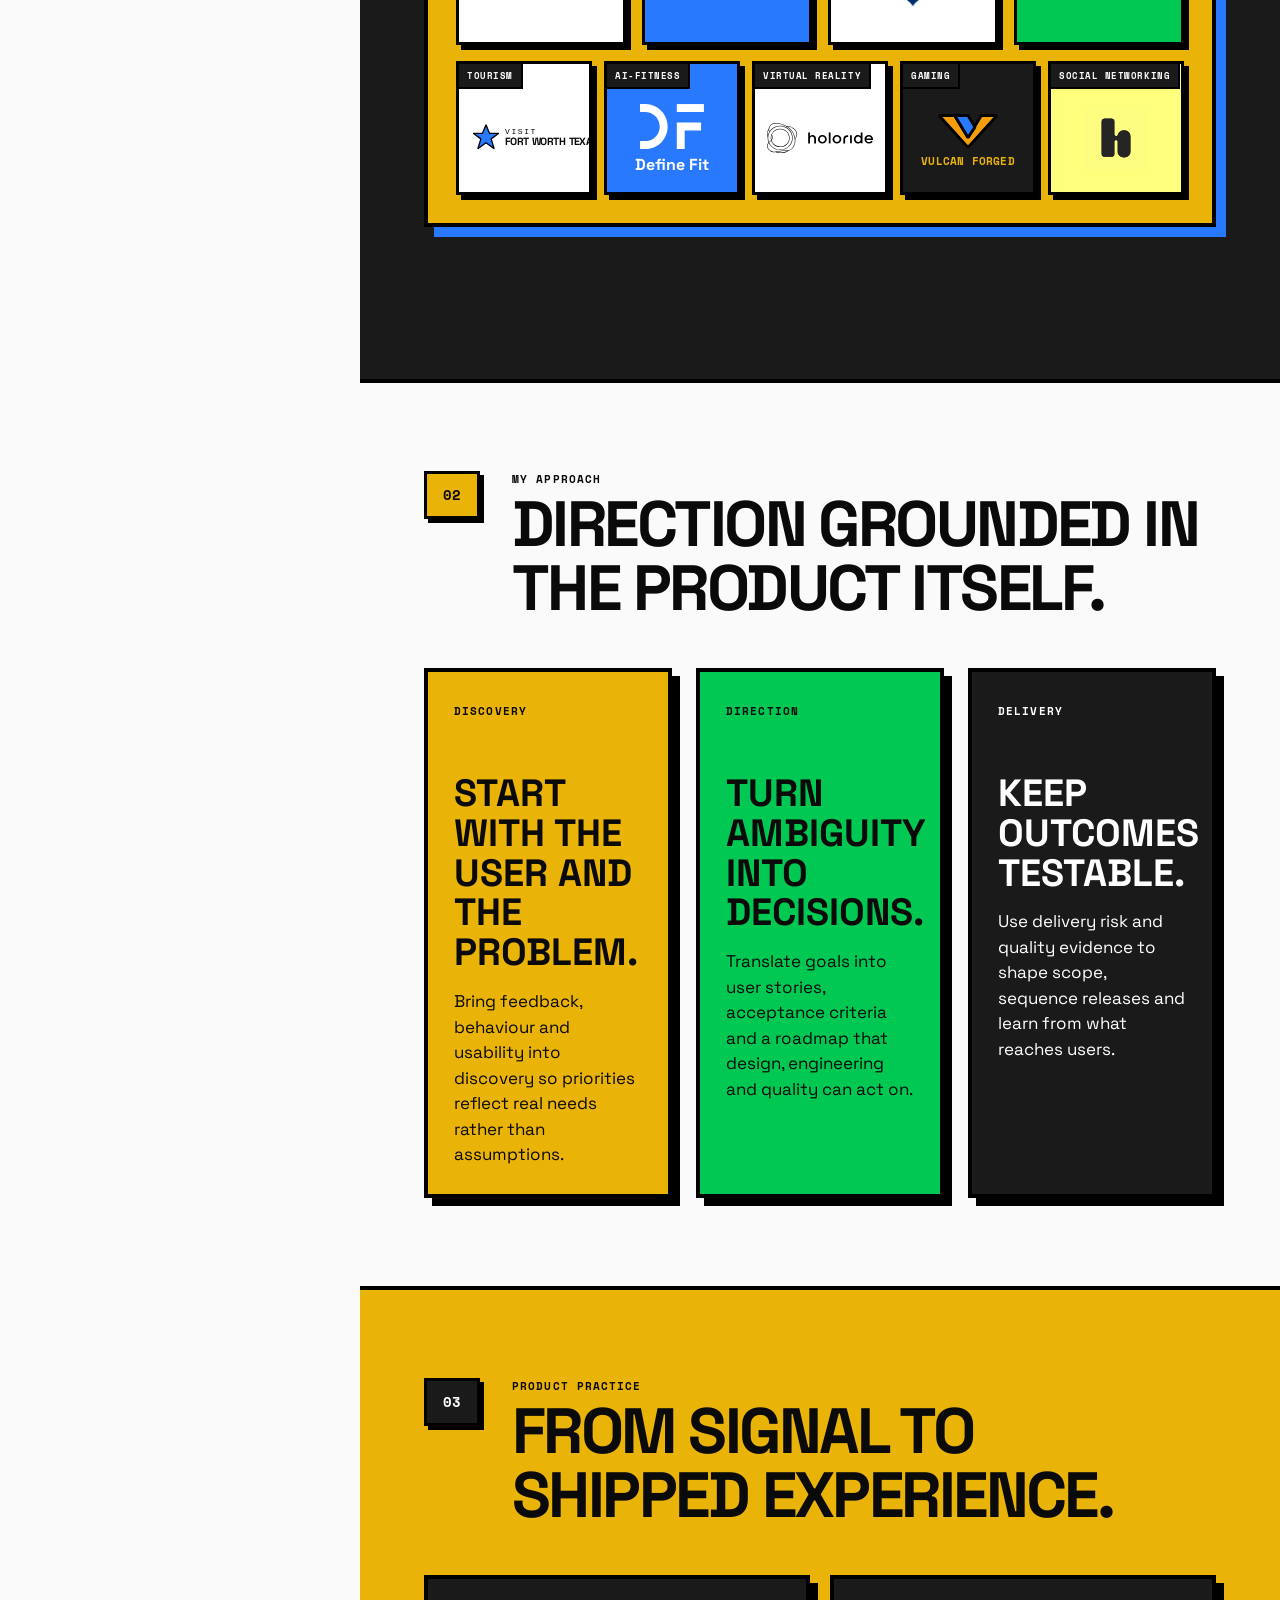
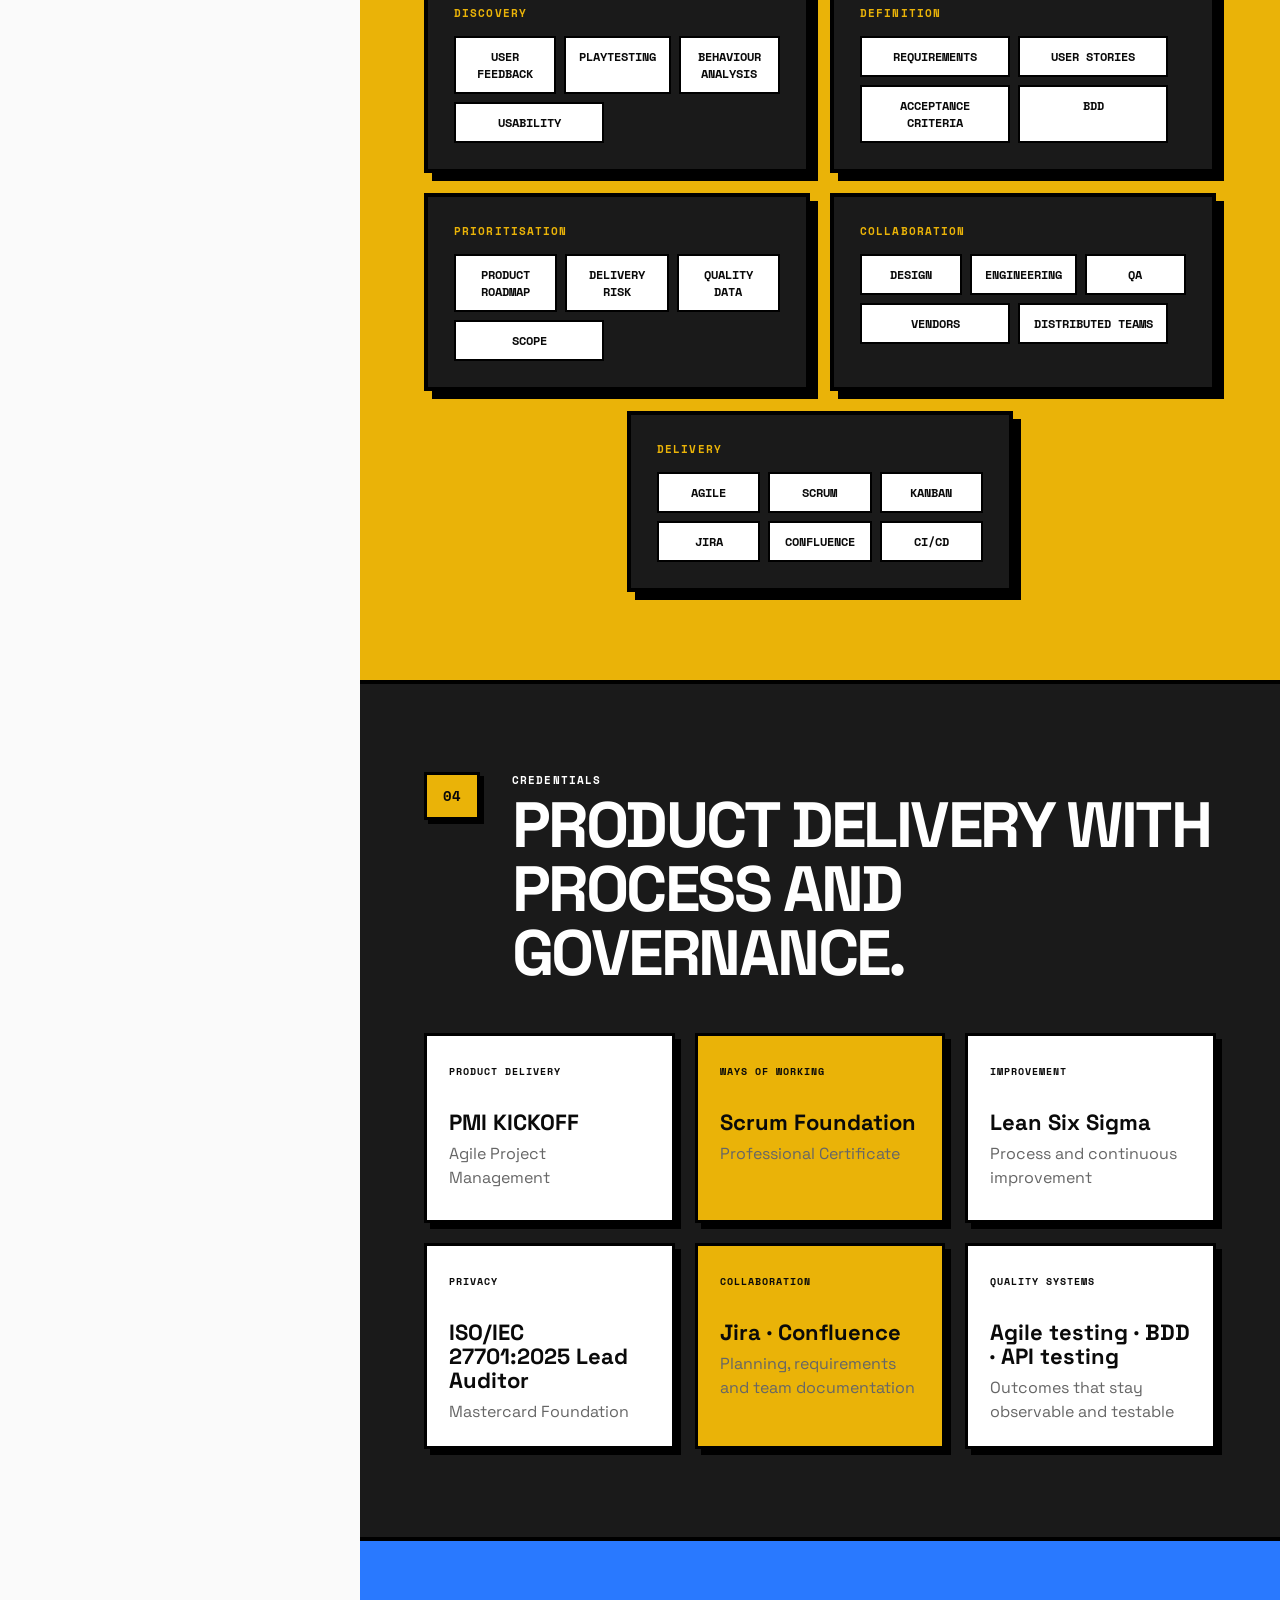
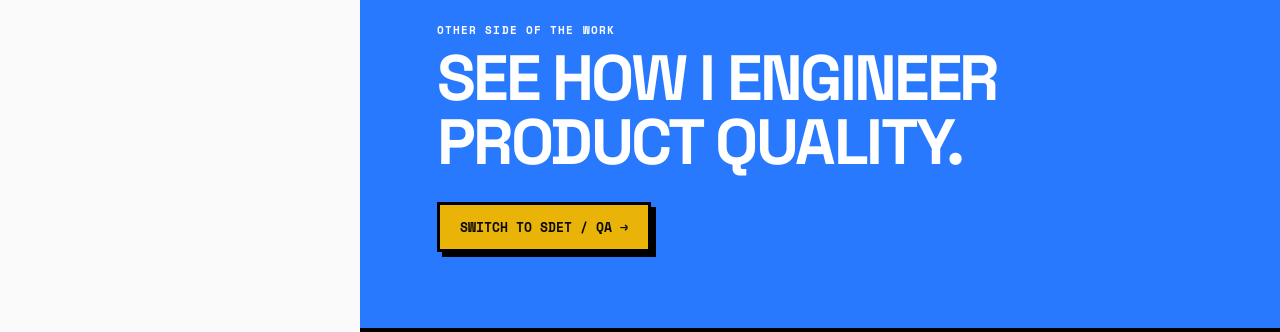
==== commit eb774068: "Align product practice and brand order" ====
--- a/product/index.html
+++ b/product/index.html
@@ -119,8 +119,8 @@
         </ul>
         <ul class="brand-grid brand-grid-supporting" aria-label="Additional companies and studios">
           <li class="brand-tile brand-tile-fort-worth"><span class="brand-tile-label">Tourism</span><span class="brand-logo brand-logo-fort-worth" aria-label="Visit Fort Worth"><svg viewBox="0 0 70 70" role="img" aria-hidden="true"><path d="M35 4l8 20h22L47 37l7 23-19-14-19 14 7-23L5 24h22z"></path></svg><span><small>VISIT</small><strong>FORT WORTH TEXAS</strong></span></span></li>
+          <li class="brand-tile brand-tile-define"><span class="brand-tile-label">AI-Fitness</span><span class="brand-logo brand-logo-asset"><img src="../assets/brands/define-fit.svg" alt="Define Fit"><strong class="brand-name">Define Fit</strong></span></li>
           <li class="brand-tile brand-tile-holoride"><span class="brand-tile-label">Virtual Reality</span><span class="brand-logo brand-logo-asset"><img src="../assets/brands/holoride.svg" alt="holoride"></span></li>
-          <li class="brand-tile brand-tile-define"><span class="brand-tile-label">AI-Fitness</span><span class="brand-logo brand-logo-asset"><img src="../assets/brands/define-fit.svg" alt="Define Fit"><strong class="brand-name">Define Fit</strong></span></li>
           <li class="brand-tile brand-tile-vulcan"><span class="brand-tile-label">Gaming</span><span class="brand-logo brand-lockup" role="img" aria-label="Vulcan Forged"><svg class="brand-symbol-vulcan" viewBox="0 0 120 76" aria-hidden="true"><path d="M10 13h27l23 38L83 13h27L60 68z"></path><path d="M37 13h23l12 20-12 18z"></path></svg><strong>Vulcan Forged</strong></span></li>
           <li class="brand-tile brand-tile-holi"><span class="brand-tile-label">Social Networking</span><span class="brand-logo brand-logo-asset"><img src="../assets/brands/holi.png" alt="holi.social"></span></li>
         </ul>
@@ -156,16 +156,27 @@
         <span class="section-number">03</span>
         <div><p class="eyebrow">Product practice</p><h2>From signal to shipped experience.</h2></div>
       </div>
-      <div class="band-list">
-        <div><strong>Discovery</strong><span>User feedback · Playtesting · Behaviour analysis · Usability</span></div>
-        <div><strong>Definition</strong><span>Requirements · User stories · Acceptance criteria · BDD</span></div>
-        <div><strong>Prioritisation</strong><span>Product roadmap · Delivery risk · Quality data · Scope</span></div>
-        <div><strong>Collaboration</strong><span>Design · Engineering · QA · Vendors · Distributed teams</span></div>
-        <div><strong>Delivery</strong><span>Agile · Scrum · Kanban · Jira · Confluence · CI/CD</span></div>
-      </div>
-      <div class="domain-block">
-        <p class="eyebrow">Domains</p>
-        <ul class="tag-list tag-list-large"><li>Gaming</li><li>VR / AR</li><li>Cloud software</li><li>Web & mobile</li><li>Marketplaces</li><li>Blockchain / Web3</li><li>Health tech</li><li>Fintech</li><li>Med-tech</li></ul>
+      <div class="toolkit-block">
+        <div class="toolkit-group">
+          <p class="eyebrow">Discovery</p>
+          <ul class="tag-list tag-list-large"><li>User feedback</li><li>Playtesting</li><li>Behaviour analysis</li><li>Usability</li></ul>
+        </div>
+        <div class="toolkit-group">
+          <p class="eyebrow">Definition</p>
+          <ul class="tag-list tag-list-large"><li>Requirements</li><li>User stories</li><li>Acceptance criteria</li><li>BDD</li></ul>
+        </div>
+        <div class="toolkit-group">
+          <p class="eyebrow">Prioritisation</p>
+          <ul class="tag-list tag-list-large"><li>Product roadmap</li><li>Delivery risk</li><li>Quality data</li><li>Scope</li></ul>
+        </div>
+        <div class="toolkit-group">
+          <p class="eyebrow">Collaboration</p>
+          <ul class="tag-list tag-list-large"><li>Design</li><li>Engineering</li><li>QA</li><li>Vendors</li><li>Distributed teams</li></ul>
+        </div>
+        <div class="toolkit-group toolkit-group-centered">
+          <p class="eyebrow">Delivery</p>
+          <ul class="tag-list tag-list-large"><li>Agile</li><li>Scrum</li><li>Kanban</li><li>Jira</li><li>Confluence</li><li>CI/CD</li></ul>
+        </div>
       </div>
     </section>
 
